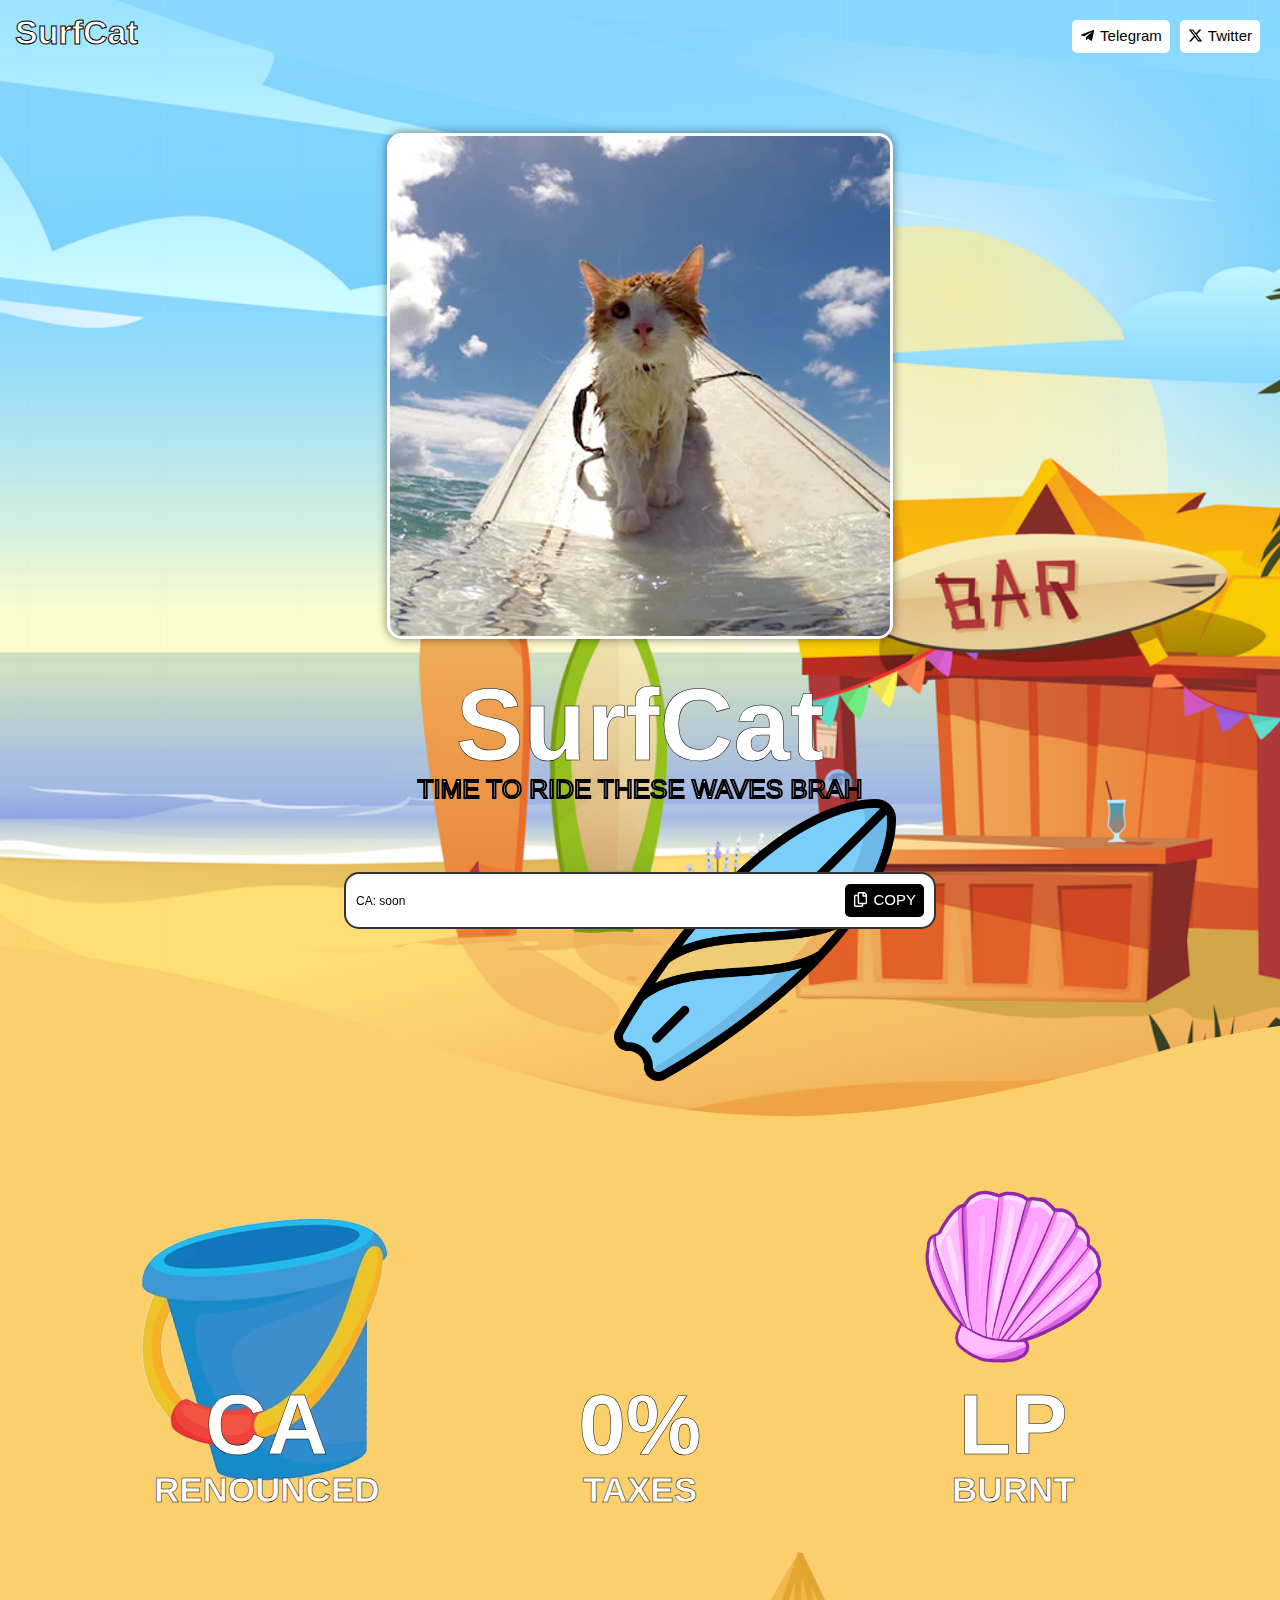
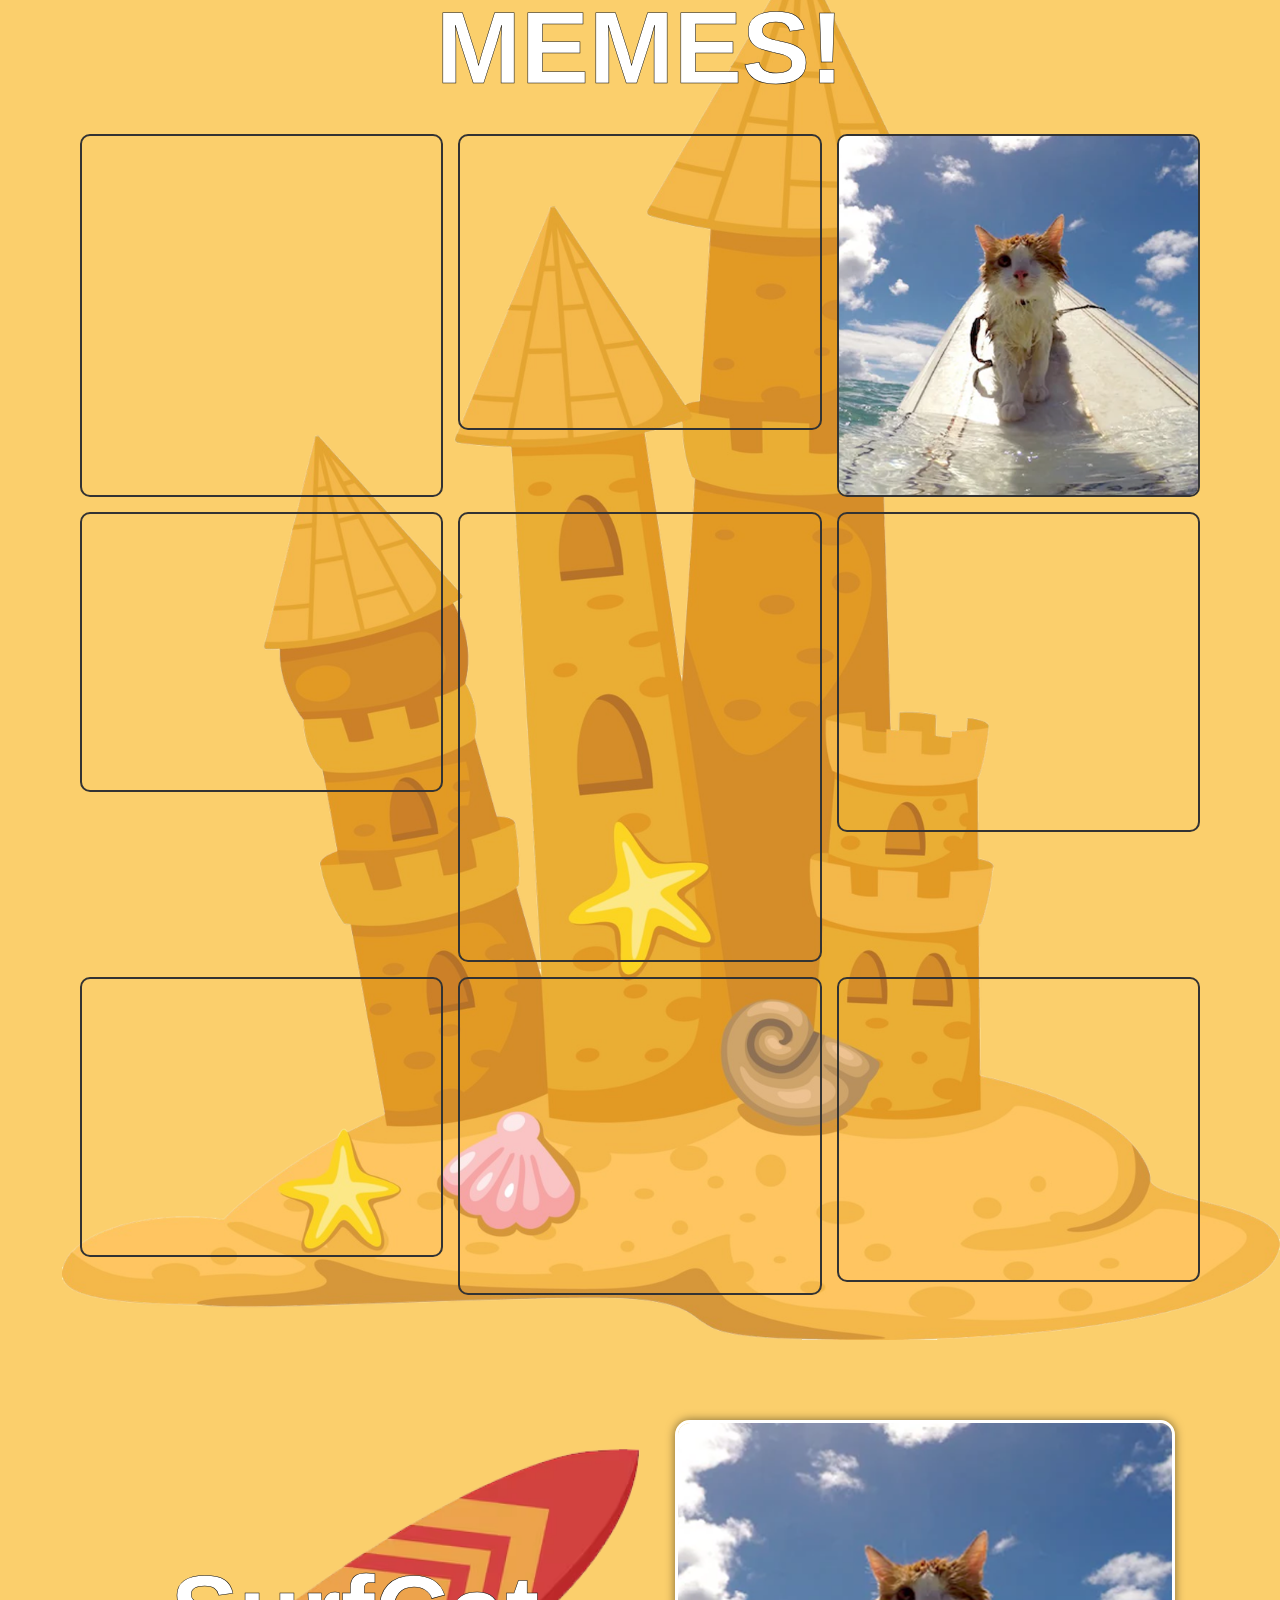
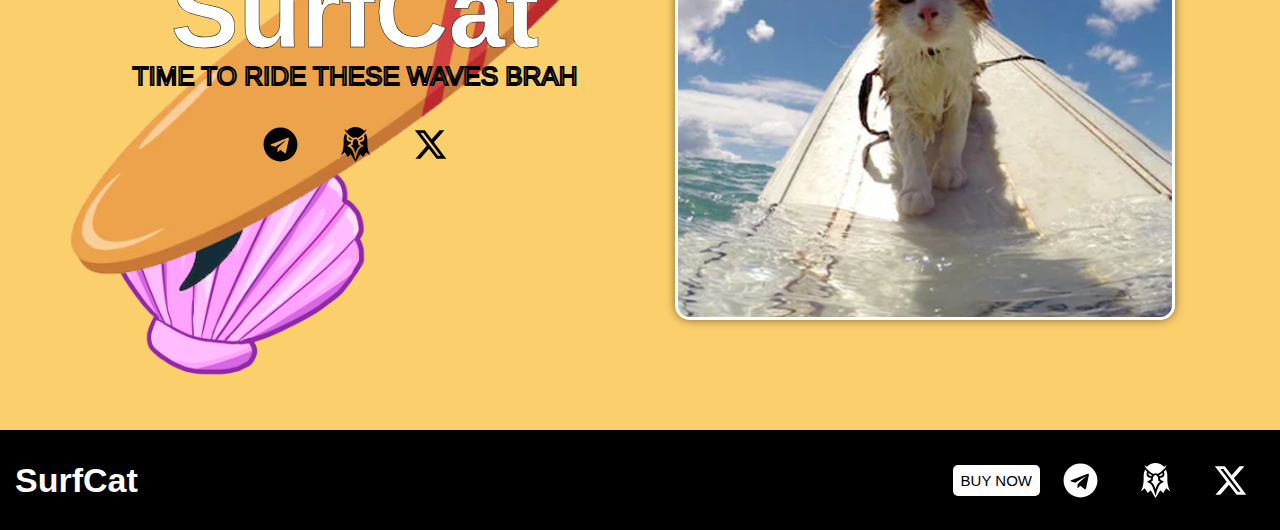
==== index.htm @ 32d0988e "Update index.htm" ====
﻿<!DOCTYPE html>
<html lang="en-US">
<head>
	<meta charset="UTF-8">
		<title>SurfCat</title>
<meta name='robots' content='max-image-preview:large'>
<link rel="alternate" type="application/rss+xml" title="SurfCat &raquo; Feed" href="feed/index.htm">
<link rel="alternate" type="application/rss+xml" title="SurfCat &raquo; Comments Feed" href="comments/feed/index.htm">
<script>
window._wpemojiSettings = {"baseUrl":"https:\/\/s.w.org\/images\/core\/emoji\/15.0.3\/72x72\/","ext":".png","svgUrl":"https:\/\/s.w.org\/images\/core\/emoji\/15.0.3\/svg\/","svgExt":".svg","source":{"concatemoji":"https:\/\/surfcat.club\/wp-includes\/js\/wp-emoji-release.min.js?ver=0b43d63918990d6827fb9318738980c4"}};
/*! This file is auto-generated */
!function(i,n){var o,s,e;function c(e){try{var t={supportTests:e,timestamp:(new Date).valueOf()};sessionStorage.setItem(o,JSON.stringify(t))}catch(e){}}function p(e,t,n){e.clearRect(0,0,e.canvas.width,e.canvas.height),e.fillText(t,0,0);var t=new Uint32Array(e.getImageData(0,0,e.canvas.width,e.canvas.height).data),r=(e.clearRect(0,0,e.canvas.width,e.canvas.height),e.fillText(n,0,0),new Uint32Array(e.getImageData(0,0,e.canvas.width,e.canvas.height).data));return t.every(function(e,t){return e===r[t]})}function u(e,t,n){switch(t){case"flag":return n(e,"\ud83c\udff3\ufe0f\u200d\u26a7\ufe0f","\ud83c\udff3\ufe0f\u200b\u26a7\ufe0f")?!1:!n(e,"\ud83c\uddfa\ud83c\uddf3","\ud83c\uddfa\u200b\ud83c\uddf3")&&!n(e,"\ud83c\udff4\udb40\udc67\udb40\udc62\udb40\udc65\udb40\udc6e\udb40\udc67\udb40\udc7f","\ud83c\udff4\u200b\udb40\udc67\u200b\udb40\udc62\u200b\udb40\udc65\u200b\udb40\udc6e\u200b\udb40\udc67\u200b\udb40\udc7f");case"emoji":return!n(e,"\ud83d\udc26\u200d\u2b1b","\ud83d\udc26\u200b\u2b1b")}return!1}function f(e,t,n){var r="undefined"!=typeof WorkerGlobalScope&&self instanceof WorkerGlobalScope?new OffscreenCanvas(300,150):i.createElement("canvas"),a=r.getContext("2d",{willReadFrequently:!0}),o=(a.textBaseline="top",a.font="600 32px Arial",{});return e.forEach(function(e){o[e]=t(a,e,n)}),o}function t(e){var t=i.createElement("script");t.src=e,t.defer=!0,i.head.appendChild(t)}"undefined"!=typeof Promise&&(o="wpEmojiSettingsSupports",s=["flag","emoji"],n.supports={everything:!0,everythingExceptFlag:!0},e=new Promise(function(e){i.addEventListener("DOMContentLoaded",e,{once:!0})}),new Promise(function(t){var n=function(){try{var e=JSON.parse(sessionStorage.getItem(o));if("object"==typeof e&&"number"==typeof e.timestamp&&(new Date).valueOf()<e.timestamp+604800&&"object"==typeof e.supportTests)return e.supportTests}catch(e){}return null}();if(!n){if("undefined"!=typeof Worker&&"undefined"!=typeof OffscreenCanvas&&"undefined"!=typeof URL&&URL.createObjectURL&&"undefined"!=typeof Blob)try{var e="postMessage("+f.toString()+"("+[JSON.stringify(s),u.toString(),p.toString()].join(",")+"));",r=new Blob([e],{type:"text/javascript"}),a=new Worker(URL.createObjectURL(r),{name:"wpTestEmojiSupports"});return void(a.onmessage=function(e){c(n=e.data),a.terminate(),t(n)})}catch(e){}c(n=f(s,u,p))}t(n)}).then(function(e){for(var t in e)n.supports[t]=e[t],n.supports.everything=n.supports.everything&&n.supports[t],"flag"!==t&&(n.supports.everythingExceptFlag=n.supports.everythingExceptFlag&&n.supports[t]);n.supports.everythingExceptFlag=n.supports.everythingExceptFlag&&!n.supports.flag,n.DOMReady=!1,n.readyCallback=function(){n.DOMReady=!0}}).then(function(){return e}).then(function(){var e;n.supports.everything||(n.readyCallback(),(e=n.source||{}).concatemoji?t(e.concatemoji):e.wpemoji&&e.twemoji&&(t(e.twemoji),t(e.wpemoji)))}))}((window,document),window._wpemojiSettings);
</script>
<style id='wp-emoji-styles-inline-css'>

	img.wp-smiley, img.emoji {
		display: inline !important;
		border: none !important;
		box-shadow: none !important;
		height: 1em !important;
		width: 1em !important;
		margin: 0 0.07em !important;
		vertical-align: -0.1em !important;
		background: none !important;
		padding: 0 !important;
	}
</style>
<style id='classic-theme-styles-inline-css'>
/*! This file is auto-generated */
.wp-block-button__link{color:#fff;background-color:#32373c;border-radius:9999px;box-shadow:none;text-decoration:none;padding:calc(.667em + 2px) calc(1.333em + 2px);font-size:1.125em}.wp-block-file__button{background:#32373c;color:#fff;text-decoration:none}
</style>
<style id='global-styles-inline-css'>
body{--wp--preset--color--black: #000000;--wp--preset--color--cyan-bluish-gray: #abb8c3;--wp--preset--color--white: #ffffff;--wp--preset--color--pale-pink: #f78da7;--wp--preset--color--vivid-red: #cf2e2e;--wp--preset--color--luminous-vivid-orange: #ff6900;--wp--preset--color--luminous-vivid-amber: #fcb900;--wp--preset--color--light-green-cyan: #7bdcb5;--wp--preset--color--vivid-green-cyan: #00d084;--wp--preset--color--pale-cyan-blue: #8ed1fc;--wp--preset--color--vivid-cyan-blue: #0693e3;--wp--preset--color--vivid-purple: #9b51e0;--wp--preset--gradient--vivid-cyan-blue-to-vivid-purple: linear-gradient(135deg,rgba(6,147,227,1) 0%,rgb(155,81,224) 100%);--wp--preset--gradient--light-green-cyan-to-vivid-green-cyan: linear-gradient(135deg,rgb(122,220,180) 0%,rgb(0,208,130) 100%);--wp--preset--gradient--luminous-vivid-amber-to-luminous-vivid-orange: linear-gradient(135deg,rgba(252,185,0,1) 0%,rgba(255,105,0,1) 100%);--wp--preset--gradient--luminous-vivid-orange-to-vivid-red: linear-gradient(135deg,rgba(255,105,0,1) 0%,rgb(207,46,46) 100%);--wp--preset--gradient--very-light-gray-to-cyan-bluish-gray: linear-gradient(135deg,rgb(238,238,238) 0%,rgb(169,184,195) 100%);--wp--preset--gradient--cool-to-warm-spectrum: linear-gradient(135deg,rgb(74,234,220) 0%,rgb(151,120,209) 20%,rgb(207,42,186) 40%,rgb(238,44,130) 60%,rgb(251,105,98) 80%,rgb(254,248,76) 100%);--wp--preset--gradient--blush-light-purple: linear-gradient(135deg,rgb(255,206,236) 0%,rgb(152,150,240) 100%);--wp--preset--gradient--blush-bordeaux: linear-gradient(135deg,rgb(254,205,165) 0%,rgb(254,45,45) 50%,rgb(107,0,62) 100%);--wp--preset--gradient--luminous-dusk: linear-gradient(135deg,rgb(255,203,112) 0%,rgb(199,81,192) 50%,rgb(65,88,208) 100%);--wp--preset--gradient--pale-ocean: linear-gradient(135deg,rgb(255,245,203) 0%,rgb(182,227,212) 50%,rgb(51,167,181) 100%);--wp--preset--gradient--electric-grass: linear-gradient(135deg,rgb(202,248,128) 0%,rgb(113,206,126) 100%);--wp--preset--gradient--midnight: linear-gradient(135deg,rgb(2,3,129) 0%,rgb(40,116,252) 100%);--wp--preset--font-size--small: 13px;--wp--preset--font-size--medium: 20px;--wp--preset--font-size--large: 36px;--wp--preset--font-size--x-large: 42px;--wp--preset--spacing--20: 0.44rem;--wp--preset--spacing--30: 0.67rem;--wp--preset--spacing--40: 1rem;--wp--preset--spacing--50: 1.5rem;--wp--preset--spacing--60: 2.25rem;--wp--preset--spacing--70: 3.38rem;--wp--preset--spacing--80: 5.06rem;--wp--preset--shadow--natural: 6px 6px 9px rgba(0, 0, 0, 0.2);--wp--preset--shadow--deep: 12px 12px 50px rgba(0, 0, 0, 0.4);--wp--preset--shadow--sharp: 6px 6px 0px rgba(0, 0, 0, 0.2);--wp--preset--shadow--outlined: 6px 6px 0px -3px rgba(255, 255, 255, 1), 6px 6px rgba(0, 0, 0, 1);--wp--preset--shadow--crisp: 6px 6px 0px rgba(0, 0, 0, 1);}:where(.is-layout-flex){gap: 0.5em;}:where(.is-layout-grid){gap: 0.5em;}body .is-layout-flex{display: flex;}body .is-layout-flex{flex-wrap: wrap;align-items: center;}body .is-layout-flex > *{margin: 0;}body .is-layout-grid{display: grid;}body .is-layout-grid > *{margin: 0;}:where(.wp-block-columns.is-layout-flex){gap: 2em;}:where(.wp-block-columns.is-layout-grid){gap: 2em;}:where(.wp-block-post-template.is-layout-flex){gap: 1.25em;}:where(.wp-block-post-template.is-layout-grid){gap: 1.25em;}.has-black-color{color: var(--wp--preset--color--black) !important;}.has-cyan-bluish-gray-color{color: var(--wp--preset--color--cyan-bluish-gray) !important;}.has-white-color{color: var(--wp--preset--color--white) !important;}.has-pale-pink-color{color: var(--wp--preset--color--pale-pink) !important;}.has-vivid-red-color{color: var(--wp--preset--color--vivid-red) !important;}.has-luminous-vivid-orange-color{color: var(--wp--preset--color--luminous-vivid-orange) !important;}.has-luminous-vivid-amber-color{color: var(--wp--preset--color--luminous-vivid-amber) !important;}.has-light-green-cyan-color{color: var(--wp--preset--color--light-green-cyan) !important;}.has-vivid-green-cyan-color{color: var(--wp--preset--color--vivid-green-cyan) !important;}.has-pale-cyan-blue-color{color: var(--wp--preset--color--pale-cyan-blue) !important;}.has-vivid-cyan-blue-color{color: var(--wp--preset--color--vivid-cyan-blue) !important;}.has-vivid-purple-color{color: var(--wp--preset--color--vivid-purple) !important;}.has-black-background-color{background-color: var(--wp--preset--color--black) !important;}.has-cyan-bluish-gray-background-color{background-color: var(--wp--preset--color--cyan-bluish-gray) !important;}.has-white-background-color{background-color: var(--wp--preset--color--white) !important;}.has-pale-pink-background-color{background-color: var(--wp--preset--color--pale-pink) !important;}.has-vivid-red-background-color{background-color: var(--wp--preset--color--vivid-red) !important;}.has-luminous-vivid-orange-background-color{background-color: var(--wp--preset--color--luminous-vivid-orange) !important;}.has-luminous-vivid-amber-background-color{background-color: var(--wp--preset--color--luminous-vivid-amber) !important;}.has-light-green-cyan-background-color{background-color: var(--wp--preset--color--light-green-cyan) !important;}.has-vivid-green-cyan-background-color{background-color: var(--wp--preset--color--vivid-green-cyan) !important;}.has-pale-cyan-blue-background-color{background-color: var(--wp--preset--color--pale-cyan-blue) !important;}.has-vivid-cyan-blue-background-color{background-color: var(--wp--preset--color--vivid-cyan-blue) !important;}.has-vivid-purple-background-color{background-color: var(--wp--preset--color--vivid-purple) !important;}.has-black-border-color{border-color: var(--wp--preset--color--black) !important;}.has-cyan-bluish-gray-border-color{border-color: var(--wp--preset--color--cyan-bluish-gray) !important;}.has-white-border-color{border-color: var(--wp--preset--color--white) !important;}.has-pale-pink-border-color{border-color: var(--wp--preset--color--pale-pink) !important;}.has-vivid-red-border-color{border-color: var(--wp--preset--color--vivid-red) !important;}.has-luminous-vivid-orange-border-color{border-color: var(--wp--preset--color--luminous-vivid-orange) !important;}.has-luminous-vivid-amber-border-color{border-color: var(--wp--preset--color--luminous-vivid-amber) !important;}.has-light-green-cyan-border-color{border-color: var(--wp--preset--color--light-green-cyan) !important;}.has-vivid-green-cyan-border-color{border-color: var(--wp--preset--color--vivid-green-cyan) !important;}.has-pale-cyan-blue-border-color{border-color: var(--wp--preset--color--pale-cyan-blue) !important;}.has-vivid-cyan-blue-border-color{border-color: var(--wp--preset--color--vivid-cyan-blue) !important;}.has-vivid-purple-border-color{border-color: var(--wp--preset--color--vivid-purple) !important;}.has-vivid-cyan-blue-to-vivid-purple-gradient-background{background: var(--wp--preset--gradient--vivid-cyan-blue-to-vivid-purple) !important;}.has-light-green-cyan-to-vivid-green-cyan-gradient-background{background: var(--wp--preset--gradient--light-green-cyan-to-vivid-green-cyan) !important;}.has-luminous-vivid-amber-to-luminous-vivid-orange-gradient-background{background: var(--wp--preset--gradient--luminous-vivid-amber-to-luminous-vivid-orange) !important;}.has-luminous-vivid-orange-to-vivid-red-gradient-background{background: var(--wp--preset--gradient--luminous-vivid-orange-to-vivid-red) !important;}.has-very-light-gray-to-cyan-bluish-gray-gradient-background{background: var(--wp--preset--gradient--very-light-gray-to-cyan-bluish-gray) !important;}.has-cool-to-warm-spectrum-gradient-background{background: var(--wp--preset--gradient--cool-to-warm-spectrum) !important;}.has-blush-light-purple-gradient-background{background: var(--wp--preset--gradient--blush-light-purple) !important;}.has-blush-bordeaux-gradient-background{background: var(--wp--preset--gradient--blush-bordeaux) !important;}.has-luminous-dusk-gradient-background{background: var(--wp--preset--gradient--luminous-dusk) !important;}.has-pale-ocean-gradient-background{background: var(--wp--preset--gradient--pale-ocean) !important;}.has-electric-grass-gradient-background{background: var(--wp--preset--gradient--electric-grass) !important;}.has-midnight-gradient-background{background: var(--wp--preset--gradient--midnight) !important;}.has-small-font-size{font-size: var(--wp--preset--font-size--small) !important;}.has-medium-font-size{font-size: var(--wp--preset--font-size--medium) !important;}.has-large-font-size{font-size: var(--wp--preset--font-size--large) !important;}.has-x-large-font-size{font-size: var(--wp--preset--font-size--x-large) !important;}
.wp-block-navigation a:where(:not(.wp-element-button)){color: inherit;}
:where(.wp-block-post-template.is-layout-flex){gap: 1.25em;}:where(.wp-block-post-template.is-layout-grid){gap: 1.25em;}
:where(.wp-block-columns.is-layout-flex){gap: 2em;}:where(.wp-block-columns.is-layout-grid){gap: 2em;}
.wp-block-pullquote{font-size: 1.5em;line-height: 1.6;}
</style>
<link rel='stylesheet' id='hello-elementor-css' href='wp-content/themes/hello-elementor/style.min.css?ver=3.0.1' media='all'>
<link rel='stylesheet' id='hello-elementor-theme-style-css' href='wp-content/themes/hello-elementor/theme.min.css?ver=3.0.1' media='all'>
<link rel='stylesheet' id='hello-elementor-header-footer-css' href='wp-content/themes/hello-elementor/header-footer.min.css?ver=3.0.1' media='all'>
<link rel='stylesheet' id='elementor-frontend-css' href='wp-content/plugins/elementor/assets/css/frontend-lite.min.css?ver=3.22.3' media='all'>
<link rel='stylesheet' id='elementor-post-5-css' href='wp-content/uploads/elementor/css/post-5.css?ver=1720530872' media='all'>
<link rel='stylesheet' id='swiper-css' href='wp-content/plugins/elementor/assets/lib/swiper/v8/css/swiper.min.css?ver=8.4.5' media='all'>
<link rel='stylesheet' id='elementor-pro-css' href='wp-content/plugins/elementor-pro/assets/css/frontend-lite.min.css?ver=3.22.1' media='all'>
<link rel='stylesheet' id='elementor-global-css' href='wp-content/uploads/elementor/css/global.css?ver=1720530872' media='all'>
<link rel='stylesheet' id='elementor-post-7-css' href='wp-content/uploads/elementor/css/post-7.css?ver=1720530872' media='all'>
<link rel='stylesheet' id='google-fonts-1-css' href='css?family=Roboto%3A100%2C100italic%2C200%2C200italic%2C300%2C300italic%2C400%2C400italic%2C500%2C500italic%2C600%2C600italic%2C700%2C700italic%2C800%2C800italic%2C900%2C900italic%7CRoboto+Slab%3A100%2C100italic%2C200%2C200italic%2C300%2C300italic%2C400%2C400italic%2C500%2C500italic%2C600%2C600italic%2C700%2C700italic%2C800%2C800italic%2C900%2C900italic%7CSigmar+One%3A100%2C100italic%2C200%2C200italic%2C300%2C300italic%2C400%2C400italic%2C500%2C500italic%2C600%2C600italic%2C700%2C700italic%2C800%2C800italic%2C900%2C900italic&#038;display=swap&#038;ver=6.5.5' media='all'>
<link rel="preconnect" href="https://fonts.gstatic.com/" crossorigin=""><link rel="https://api.w.org/" href="wp-json/index.htm"><link rel="alternate" type="application/json" href="wp-json/wp/v2/pages/7"><link rel="canonical" href="index.htm">
<link rel="alternate" type="application/json+oembed" href="wp-json/oembed/1.0/embed?url=https%3A%2F%2Fsurfcat.club%2F">
<link rel="alternate" type="text/xml+oembed" href="wp-json/oembed/1.0/embed-1?url=https%3A%2F%2Fsurfcat.club%2F&#038;format=xml">
<meta name="generator" content="Elementor 3.22.3; features: e_optimized_assets_loading, e_optimized_css_loading, e_font_icon_svg, additional_custom_breakpoints, e_lazyload; settings: css_print_method-external, google_font-enabled, font_display-swap">
			<style>
				.e-con.e-parent:nth-of-type(n+4):not(.e-lazyloaded):not(.e-no-lazyload),
				.e-con.e-parent:nth-of-type(n+4):not(.e-lazyloaded):not(.e-no-lazyload) * {
					background-image: none !important;
				}
				@media screen and (max-height: 1024px) {
					.e-con.e-parent:nth-of-type(n+3):not(.e-lazyloaded):not(.e-no-lazyload),
					.e-con.e-parent:nth-of-type(n+3):not(.e-lazyloaded):not(.e-no-lazyload) * {
						background-image: none !important;
					}
				}
				@media screen and (max-height: 640px) {
					.e-con.e-parent:nth-of-type(n+2):not(.e-lazyloaded):not(.e-no-lazyload),
					.e-con.e-parent:nth-of-type(n+2):not(.e-lazyloaded):not(.e-no-lazyload) * {
						background-image: none !important;
					}
				}
			</style>
			<link rel="icon" href="wp-content/uploads/2024/05/surf-cat-150x150.png" sizes="32x32">
<link rel="icon" href="wp-content/uploads/2024/05/surf-cat-300x300.png" sizes="192x192">
<link rel="apple-touch-icon" href="wp-content/uploads/2024/05/surf-cat-300x300.png">
<meta name="msapplication-TileImage" content="https://surfcat.club/wp-content/uploads/2024/05/surf-cat-300x300.png">
	<meta name="viewport" content="width=device-width, initial-scale=1.0, viewport-fit=cover"></head>
<body data-rsssl="1" class="home page-template page-template-elementor_canvas page page-id-7 wp-custom-logo elementor-default elementor-template-canvas elementor-kit-5 elementor-page elementor-page-7">
			<div data-elementor-type="wp-post" data-elementor-id="7" class="elementor elementor-7" data-elementor-post-type="page">
						<section class="elementor-section elementor-top-section elementor-element elementor-element-ebb4a2f elementor-section-boxed elementor-section-height-default elementor-section-height-default" data-id="ebb4a2f" data-element_type="section">
						<div class="elementor-container elementor-column-gap-default">
					<div class="elementor-column elementor-col-50 elementor-top-column elementor-element elementor-element-efba6cb" data-id="efba6cb" data-element_type="column">
			<div class="elementor-widget-wrap elementor-element-populated">
						<div class="elementor-element elementor-element-a7cff34 elementor-widget__width-auto elementor-widget elementor-widget-heading" data-id="a7cff34" data-element_type="widget" data-widget_type="heading.default">
				<div class="elementor-widget-container">
			<style>/*! elementor - v3.22.0 - 26-06-2024 */
.elementor-heading-title{padding:0;margin:0;line-height:1}.elementor-widget-heading .elementor-heading-title[class*=elementor-size-]>a{color:inherit;font-size:inherit;line-height:inherit}.elementor-widget-heading .elementor-heading-title.elementor-size-small{font-size:15px}.elementor-widget-heading .elementor-heading-title.elementor-size-medium{font-size:19px}.elementor-widget-heading .elementor-heading-title.elementor-size-large{font-size:29px}.elementor-widget-heading .elementor-heading-title.elementor-size-xl{font-size:39px}.elementor-widget-heading .elementor-heading-title.elementor-size-xxl{font-size:59px}</style><h2 class="elementor-heading-title elementor-size-default">SurfCat</h2>		</div>
				</div>
					</div>
		</div>
				<div class="elementor-column elementor-col-50 elementor-top-column elementor-element elementor-element-814381e" data-id="814381e" data-element_type="column">
			<div class="elementor-widget-wrap elementor-element-populated">
						<div class="elementor-element elementor-element-c90a40d elementor-widget__width-auto elementor-widget elementor-widget-button" data-id="c90a40d" data-element_type="widget" data-widget_type="button.default">
				<div class="elementor-widget-container">
					<div class="elementor-button-wrapper">
			<a class="elementor-button elementor-button-link elementor-size-sm" href="https://t.me/surfcatsolana" target="_blank">
						<span class="elementor-button-content-wrapper">
						<span class="elementor-button-icon">
				<svg aria-hidden="true" class="e-font-icon-svg e-fab-telegram-plane" viewbox="0 0 448 512" xmlns="http://www.w3.org/2000/svg"><path d="M446.7 98.6l-67.6 318.8c-5.1 22.5-18.4 28.1-37.3 17.5l-103-75.9-49.7 47.8c-5.5 5.5-10.1 10.1-20.7 10.1l7.4-104.9 190.9-172.5c8.3-7.4-1.8-11.5-12.9-4.1L117.8 284 16.2 252.2c-22.1-6.9-22.5-22.1 4.6-32.7L418.2 66.4c18.4-6.9 34.5 4.1 28.5 32.2z"></path></svg>			</span>
									<span class="elementor-button-text">Telegram</span>
					</span>
					</a>
		</div>
				</div>
				</div>
				<div class="elementor-element elementor-element-8ce98dd elementor-widget__width-auto elementor-widget elementor-widget-button" data-id="8ce98dd" data-element_type="widget" data-widget_type="button.default">
				<div class="elementor-widget-container">
					<div class="elementor-button-wrapper">
			<a class="elementor-button elementor-button-link elementor-size-sm" href="https://x.com/sol_surfcat" target="_blank">
						<span class="elementor-button-content-wrapper">
						<span class="elementor-button-icon">
				<svg aria-hidden="true" class="e-font-icon-svg e-fab-x-twitter" viewbox="0 0 512 512" xmlns="http://www.w3.org/2000/svg"><path d="M389.2 48h70.6L305.6 224.2 487 464H345L233.7 318.6 106.5 464H35.8L200.7 275.5 26.8 48H172.4L272.9 180.9 389.2 48zM364.4 421.8h39.1L151.1 88h-42L364.4 421.8z"></path></svg>			</span>
									<span class="elementor-button-text">Twitter</span>
					</span>
					</a>
		</div>
				</div>
				</div>
					</div>
		</div>
					</div>
		</section>
				<section class="elementor-section elementor-top-section elementor-element elementor-element-5fe6cdd elementor-section-boxed elementor-section-height-default elementor-section-height-default" data-id="5fe6cdd" data-element_type="section" data-settings="{&quot;background_background&quot;:&quot;classic&quot;,&quot;shape_divider_bottom&quot;:&quot;waves&quot;}">
							<div class="elementor-background-overlay"></div>
						<div class="elementor-shape elementor-shape-bottom" data-negative="false">
			<svg xmlns="http://www.w3.org/2000/svg" viewbox="0 0 1000 100" preserveaspectratio="none">
	<path class="elementor-shape-fill" d="M421.9,6.5c22.6-2.5,51.5,0.4,75.5,5.3c23.6,4.9,70.9,23.5,100.5,35.7c75.8,32.2,133.7,44.5,192.6,49.7
	c23.6,2.1,48.7,3.5,103.4-2.5c54.7-6,106.2-25.6,106.2-25.6V0H0v30.3c0,0,72,32.6,158.4,30.5c39.2-0.7,92.8-6.7,134-22.4
	c21.2-8.1,52.2-18.2,79.7-24.2C399.3,7.9,411.6,7.5,421.9,6.5z"></path>
</svg>		</div>
					<div class="elementor-container elementor-column-gap-default">
					<div class="elementor-column elementor-col-100 elementor-top-column elementor-element elementor-element-b36ddb7" data-id="b36ddb7" data-element_type="column">
			<div class="elementor-widget-wrap elementor-element-populated">
						<div class="elementor-element elementor-element-f4b4f19 elementor-widget__width-initial elementor-widget elementor-widget-image" data-id="f4b4f19" data-element_type="widget" data-widget_type="image.default">
				<div class="elementor-widget-container">
			<style>/*! elementor - v3.22.0 - 26-06-2024 */
.elementor-widget-image{text-align:center}.elementor-widget-image a{display:inline-block}.elementor-widget-image a img[src$=".svg"]{width:48px}.elementor-widget-image img{vertical-align:middle;display:inline-block}</style>										<img fetchpriority="high" decoding="async" width="500" height="500" src="wp-content/uploads/2024/05/surf-cat.png" class="attachment-large size-large wp-image-16" alt="" srcset="wp-content/uploads/2024/05/surf-cat.png 500w, wp-content/uploads/2024/05/surf-cat-300x300.png 300w, wp-content/uploads/2024/05/surf-cat-150x150.png 150w" sizes="(max-width: 500px) 100vw, 500px">													</div>
				</div>
				<section class="elementor-section elementor-inner-section elementor-element elementor-element-8a3e4b0 elementor-section-boxed elementor-section-height-default elementor-section-height-default" data-id="8a3e4b0" data-element_type="section">
						<div class="elementor-container elementor-column-gap-default">
					<div class="elementor-column elementor-col-100 elementor-inner-column elementor-element elementor-element-84a9246" data-id="84a9246" data-element_type="column">
			<div class="elementor-widget-wrap elementor-element-populated">
						<div class="elementor-element elementor-element-2658974 elementor-widget__width-auto elementor-widget elementor-widget-heading" data-id="2658974" data-element_type="widget" data-widget_type="heading.default">
				<div class="elementor-widget-container">
			<h2 class="elementor-heading-title elementor-size-default">SurfCat</h2>		</div>
				</div>
				<div class="elementor-element elementor-element-2f04b03 elementor-widget__width-inherit elementor-widget elementor-widget-heading" data-id="2f04b03" data-element_type="widget" data-widget_type="heading.default">
				<div class="elementor-widget-container">
			<h2 class="elementor-heading-title elementor-size-default">TIME TO RIDE THESE WAVES BRAH</h2>		</div>
				</div>
				<section class="elementor-section elementor-inner-section elementor-element elementor-element-1de5025 elementor-section-boxed elementor-section-height-default elementor-section-height-default" data-id="1de5025" data-element_type="section">
						<div class="elementor-container elementor-column-gap-no">
					<div class="elementor-column elementor-col-100 elementor-inner-column elementor-element elementor-element-62d249b" data-id="62d249b" data-element_type="column" data-settings="{&quot;background_background&quot;:&quot;classic&quot;}">
			<div class="elementor-widget-wrap elementor-element-populated">
						<section class="elementor-section elementor-inner-section elementor-element elementor-element-d927bdf elementor-section-boxed elementor-section-height-default elementor-section-height-default" data-id="d927bdf" data-element_type="section">
						<div class="elementor-container elementor-column-gap-default">
					<div class="elementor-column elementor-col-50 elementor-inner-column elementor-element elementor-element-7d1be40" data-id="7d1be40" data-element_type="column">
			<div class="elementor-widget-wrap elementor-element-populated">
						<div class="elementor-element elementor-element-fafe9d3 elementor-widget__width-auto elementor-widget elementor-widget-heading" data-id="fafe9d3" data-element_type="widget" data-widget_type="heading.default">
				<div class="elementor-widget-container">
			<h2 class="elementor-heading-title elementor-size-default">CA: soon</h2>		</div>
				</div>
					</div>
		</div>
				<div class="elementor-column elementor-col-50 elementor-inner-column elementor-element elementor-element-4df49a0" data-id="4df49a0" data-element_type="column">
			<div class="elementor-widget-wrap elementor-element-populated">
						<div class="elementor-element elementor-element-c348a88 elementor-widget__width-auto elementor-widget elementor-widget-button" data-id="c348a88" data-element_type="widget" data-widget_type="button.default">
				<div class="elementor-widget-container">
					<div class="elementor-button-wrapper">
			<a class="elementor-button elementor-button-link elementor-size-sm" href="#">
						<span class="elementor-button-content-wrapper">
						<span class="elementor-button-icon">
				<svg aria-hidden="true" class="e-font-icon-svg e-far-copy" viewbox="0 0 448 512" xmlns="http://www.w3.org/2000/svg"><path d="M433.941 65.941l-51.882-51.882A48 48 0 0 0 348.118 0H176c-26.51 0-48 21.49-48 48v48H48c-26.51 0-48 21.49-48 48v320c0 26.51 21.49 48 48 48h224c26.51 0 48-21.49 48-48v-48h80c26.51 0 48-21.49 48-48V99.882a48 48 0 0 0-14.059-33.941zM266 464H54a6 6 0 0 1-6-6V150a6 6 0 0 1 6-6h74v224c0 26.51 21.49 48 48 48h96v42a6 6 0 0 1-6 6zm128-96H182a6 6 0 0 1-6-6V54a6 6 0 0 1 6-6h106v88c0 13.255 10.745 24 24 24h88v202a6 6 0 0 1-6 6zm6-256h-64V48h9.632c1.591 0 3.117.632 4.243 1.757l48.368 48.368a6 6 0 0 1 1.757 4.243V112z"></path></svg>			</span>
									<span class="elementor-button-text">COPY</span>
					</span>
					</a>
		</div>
				</div>
				</div>
					</div>
		</div>
					</div>
		</section>
					</div>
		</div>
					</div>
		</section>
					</div>
		</div>
					</div>
		</section>
				<div class="elementor-element elementor-element-62d55b0 elementor-widget__width-auto elementor-widget elementor-widget-image" data-id="62d55b0" data-element_type="widget" data-widget_type="image.default">
				<div class="elementor-widget-container">
													<img decoding="async" width="512" height="512" src="wp-content/uploads/2024/05/4363838.png" class="attachment-large size-large wp-image-20" alt="" srcset="wp-content/uploads/2024/05/4363838.png 512w, wp-content/uploads/2024/05/4363838-300x300.png 300w, wp-content/uploads/2024/05/4363838-150x150.png 150w" sizes="(max-width: 512px) 100vw, 512px">													</div>
				</div>
					</div>
		</div>
					</div>
		</section>
				<section class="elementor-section elementor-top-section elementor-element elementor-element-95e88ce elementor-section-boxed elementor-section-height-default elementor-section-height-default" data-id="95e88ce" data-element_type="section" data-settings="{&quot;background_background&quot;:&quot;classic&quot;}">
							<div class="elementor-background-overlay"></div>
							<div class="elementor-container elementor-column-gap-default">
					<div class="elementor-column elementor-col-100 elementor-top-column elementor-element elementor-element-c24370f" data-id="c24370f" data-element_type="column">
			<div class="elementor-widget-wrap elementor-element-populated">
						<section class="elementor-section elementor-inner-section elementor-element elementor-element-c503b8e elementor-section-boxed elementor-section-height-default elementor-section-height-default" data-id="c503b8e" data-element_type="section">
						<div class="elementor-container elementor-column-gap-default">
					<div class="elementor-column elementor-col-33 elementor-inner-column elementor-element elementor-element-5b68005" data-id="5b68005" data-element_type="column">
			<div class="elementor-widget-wrap elementor-element-populated">
						<div class="elementor-element elementor-element-1c4f7fd elementor-widget__width-auto elementor-widget elementor-widget-image" data-id="1c4f7fd" data-element_type="widget" data-widget_type="image.default">
				<div class="elementor-widget-container">
													<img decoding="async" width="1200" height="1200" src="wp-content/uploads/2024/05/seashell-1.png" class="elementor-animation-grow attachment-full size-full wp-image-40" alt="" srcset="wp-content/uploads/2024/05/seashell-1.png 1200w, wp-content/uploads/2024/05/seashell-1-300x300.png 300w, wp-content/uploads/2024/05/seashell-1-1024x1024.png 1024w, wp-content/uploads/2024/05/seashell-1-150x150.png 150w, wp-content/uploads/2024/05/seashell-1-768x768.png 768w" sizes="(max-width: 1200px) 100vw, 1200px">													</div>
				</div>
				<div class="elementor-element elementor-element-4c467a1 elementor-widget__width-inherit elementor-widget elementor-widget-heading" data-id="4c467a1" data-element_type="widget" data-widget_type="heading.default">
				<div class="elementor-widget-container">
			<h2 class="elementor-heading-title elementor-size-default">CA</h2>		</div>
				</div>
				<div class="elementor-element elementor-element-cea95f3 elementor-widget__width-auto elementor-widget elementor-widget-heading" data-id="cea95f3" data-element_type="widget" data-widget_type="heading.default">
				<div class="elementor-widget-container">
			<h2 class="elementor-heading-title elementor-size-default">RENOUNCED</h2>		</div>
				</div>
					</div>
		</div>
				<div class="elementor-column elementor-col-33 elementor-inner-column elementor-element elementor-element-45f0529" data-id="45f0529" data-element_type="column">
			<div class="elementor-widget-wrap elementor-element-populated">
						<div class="elementor-element elementor-element-df29494 elementor-widget__width-auto elementor-widget elementor-widget-image" data-id="df29494" data-element_type="widget" data-widget_type="image.default">
				<div class="elementor-widget-container">
													<img loading="lazy" decoding="async" width="1200" height="1200" src="wp-content/uploads/2024/05/star-fish-1.png" class="elementor-animation-grow attachment-full size-full wp-image-39" alt="" srcset="wp-content/uploads/2024/05/star-fish-1.png 1200w, wp-content/uploads/2024/05/star-fish-1-300x300.png 300w, wp-content/uploads/2024/05/star-fish-1-1024x1024.png 1024w, wp-content/uploads/2024/05/star-fish-1-150x150.png 150w, wp-content/uploads/2024/05/star-fish-1-768x768.png 768w" sizes="(max-width: 1200px) 100vw, 1200px">													</div>
				</div>
				<div class="elementor-element elementor-element-5438286 elementor-widget__width-inherit elementor-widget elementor-widget-heading" data-id="5438286" data-element_type="widget" data-widget_type="heading.default">
				<div class="elementor-widget-container">
			<h2 class="elementor-heading-title elementor-size-default">0%</h2>		</div>
				</div>
				<div class="elementor-element elementor-element-dd5bb0a elementor-widget__width-auto elementor-widget elementor-widget-heading" data-id="dd5bb0a" data-element_type="widget" data-widget_type="heading.default">
				<div class="elementor-widget-container">
			<h2 class="elementor-heading-title elementor-size-default">TAXES</h2>		</div>
				</div>
					</div>
		</div>
				<div class="elementor-column elementor-col-33 elementor-inner-column elementor-element elementor-element-8c43df4" data-id="8c43df4" data-element_type="column">
			<div class="elementor-widget-wrap elementor-element-populated">
						<div class="elementor-element elementor-element-50978fe elementor-widget__width-auto elementor-widget elementor-widget-image" data-id="50978fe" data-element_type="widget" data-widget_type="image.default">
				<div class="elementor-widget-container">
													<img loading="lazy" decoding="async" width="1200" height="1200" src="wp-content/uploads/2024/05/seashell-2.png" class="elementor-animation-grow attachment-full size-full wp-image-38" alt="" srcset="wp-content/uploads/2024/05/seashell-2.png 1200w, wp-content/uploads/2024/05/seashell-2-300x300.png 300w, wp-content/uploads/2024/05/seashell-2-1024x1024.png 1024w, wp-content/uploads/2024/05/seashell-2-150x150.png 150w, wp-content/uploads/2024/05/seashell-2-768x768.png 768w" sizes="(max-width: 1200px) 100vw, 1200px">													</div>
				</div>
				<div class="elementor-element elementor-element-9061d37 elementor-widget__width-inherit elementor-widget elementor-widget-heading" data-id="9061d37" data-element_type="widget" data-widget_type="heading.default">
				<div class="elementor-widget-container">
			<h2 class="elementor-heading-title elementor-size-default">LP</h2>		</div>
				</div>
				<div class="elementor-element elementor-element-db69b9b elementor-widget__width-auto elementor-widget elementor-widget-heading" data-id="db69b9b" data-element_type="widget" data-widget_type="heading.default">
				<div class="elementor-widget-container">
			<h2 class="elementor-heading-title elementor-size-default">BURNT</h2>		</div>
				</div>
					</div>
		</div>
					</div>
		</section>
					</div>
		</div>
					</div>
		</section>
				<section class="elementor-section elementor-top-section elementor-element elementor-element-fc013c9 elementor-section-boxed elementor-section-height-default elementor-section-height-default" data-id="fc013c9" data-element_type="section" data-settings="{&quot;background_background&quot;:&quot;classic&quot;}">
						<div class="elementor-container elementor-column-gap-default">
					<div class="elementor-column elementor-col-100 elementor-top-column elementor-element elementor-element-7223bd4" data-id="7223bd4" data-element_type="column">
			<div class="elementor-widget-wrap elementor-element-populated">
						<div class="elementor-element elementor-element-c07567e elementor-widget__width-auto elementor-widget elementor-widget-heading" data-id="c07567e" data-element_type="widget" data-widget_type="heading.default">
				<div class="elementor-widget-container">
			<h2 class="elementor-heading-title elementor-size-default">MEMES!</h2>		</div>
				</div>
				<div class="elementor-element elementor-element-422a878 gallery-spacing-custom elementor-widget elementor-widget-image-gallery" data-id="422a878" data-element_type="widget" data-widget_type="image-gallery.default">
				<div class="elementor-widget-container">
			<style>/*! elementor - v3.22.0 - 26-06-2024 */
.elementor-image-gallery .gallery-item{display:inline-block;text-align:center;vertical-align:top;width:100%;max-width:100%;margin:0 auto}.elementor-image-gallery .gallery-item img{margin:0 auto}.elementor-image-gallery .gallery-item .gallery-caption{margin:0}.elementor-image-gallery figure img{display:block}.elementor-image-gallery figure figcaption{width:100%}.gallery-spacing-custom .elementor-image-gallery .gallery-icon{padding:0}@media (min-width:768px){.elementor-image-gallery .gallery-columns-2 .gallery-item{max-width:50%}.elementor-image-gallery .gallery-columns-3 .gallery-item{max-width:33.33%}.elementor-image-gallery .gallery-columns-4 .gallery-item{max-width:25%}.elementor-image-gallery .gallery-columns-5 .gallery-item{max-width:20%}.elementor-image-gallery .gallery-columns-6 .gallery-item{max-width:16.666%}.elementor-image-gallery .gallery-columns-7 .gallery-item{max-width:14.28%}.elementor-image-gallery .gallery-columns-8 .gallery-item{max-width:12.5%}.elementor-image-gallery .gallery-columns-9 .gallery-item{max-width:11.11%}.elementor-image-gallery .gallery-columns-10 .gallery-item{max-width:10%}}@media (min-width:480px) and (max-width:767px){.elementor-image-gallery .gallery.gallery-columns-2 .gallery-item,.elementor-image-gallery .gallery.gallery-columns-3 .gallery-item,.elementor-image-gallery .gallery.gallery-columns-4 .gallery-item,.elementor-image-gallery .gallery.gallery-columns-5 .gallery-item,.elementor-image-gallery .gallery.gallery-columns-6 .gallery-item,.elementor-image-gallery .gallery.gallery-columns-7 .gallery-item,.elementor-image-gallery .gallery.gallery-columns-8 .gallery-item,.elementor-image-gallery .gallery.gallery-columns-9 .gallery-item,.elementor-image-gallery .gallery.gallery-columns-10 .gallery-item{max-width:50%}}@media (max-width:479px){.elementor-image-gallery .gallery.gallery-columns-2 .gallery-item,.elementor-image-gallery .gallery.gallery-columns-3 .gallery-item,.elementor-image-gallery .gallery.gallery-columns-4 .gallery-item,.elementor-image-gallery .gallery.gallery-columns-5 .gallery-item,.elementor-image-gallery .gallery.gallery-columns-6 .gallery-item,.elementor-image-gallery .gallery.gallery-columns-7 .gallery-item,.elementor-image-gallery .gallery.gallery-columns-8 .gallery-item,.elementor-image-gallery .gallery.gallery-columns-9 .gallery-item,.elementor-image-gallery .gallery.gallery-columns-10 .gallery-item{max-width:100%}}</style>		<div class="elementor-image-gallery">
			<div id='gallery-1' class='gallery galleryid-7 gallery-columns-3 gallery-size-full'><figure class='gallery-item'>
			<div class='gallery-icon landscape'>
				<img loading="lazy" decoding="async" width="1080" height="1080" src="wp-content/uploads/2024/05/2-1.jpg" class="attachment-full size-full" alt="" srcset="wp-content/uploads/2024/05/2-1.jpg 1080w, wp-content/uploads/2024/05/2-1-300x300.jpg 300w, wp-content/uploads/2024/05/2-1-1024x1024.jpg 1024w, wp-content/uploads/2024/05/2-1-150x150.jpg 150w, wp-content/uploads/2024/05/2-1-768x768.jpg 768w" sizes="(max-width: 1080px) 100vw, 1080px">
			</div></figure><figure class='gallery-item'>
			<div class='gallery-icon landscape'>
				<img loading="lazy" decoding="async" width="1080" height="878" src="wp-content/uploads/2024/05/8-1-e1715963929110.jpg" class="attachment-full size-full" alt="" srcset="wp-content/uploads/2024/05/8-1-e1715963929110.jpg 1080w, wp-content/uploads/2024/05/8-1-e1715963929110-300x244.jpg 300w, wp-content/uploads/2024/05/8-1-e1715963929110-1024x832.jpg 1024w, wp-content/uploads/2024/05/8-1-e1715963929110-768x624.jpg 768w" sizes="(max-width: 1080px) 100vw, 1080px">
			</div></figure><figure class='gallery-item'>
			<div class='gallery-icon landscape'>
				<img loading="lazy" decoding="async" width="500" height="500" src="wp-content/uploads/2024/05/surf-cat.png" class="attachment-full size-full" alt="" srcset="wp-content/uploads/2024/05/surf-cat.png 500w, wp-content/uploads/2024/05/surf-cat-300x300.png 300w, wp-content/uploads/2024/05/surf-cat-150x150.png 150w" sizes="(max-width: 500px) 100vw, 500px">
			</div></figure><figure class='gallery-item'>
			<div class='gallery-icon landscape'>
				<img loading="lazy" decoding="async" width="1080" height="831" src="wp-content/uploads/2024/05/7-1-e1715963889196.jpg" class="attachment-full size-full" alt="" srcset="wp-content/uploads/2024/05/7-1-e1715963889196.jpg 1080w, wp-content/uploads/2024/05/7-1-e1715963889196-300x231.jpg 300w, wp-content/uploads/2024/05/7-1-e1715963889196-1024x788.jpg 1024w, wp-content/uploads/2024/05/7-1-e1715963889196-768x591.jpg 768w" sizes="(max-width: 1080px) 100vw, 1080px">
			</div></figure><figure class='gallery-item'>
			<div class='gallery-icon portrait'>
				<img loading="lazy" decoding="async" width="869" height="1080" src="wp-content/uploads/2024/05/9-e1715964074682.jpg" class="attachment-full size-full" alt="" srcset="wp-content/uploads/2024/05/9-e1715964074682.jpg 869w, wp-content/uploads/2024/05/9-e1715964074682-241x300.jpg 241w, wp-content/uploads/2024/05/9-e1715964074682-824x1024.jpg 824w, wp-content/uploads/2024/05/9-e1715964074682-768x954.jpg 768w" sizes="(max-width: 869px) 100vw, 869px">
			</div></figure><figure class='gallery-item'>
			<div class='gallery-icon landscape'>
				<img loading="lazy" decoding="async" width="1080" height="950" src="wp-content/uploads/2024/05/4-1-e1715964052807.jpg" class="attachment-full size-full" alt="" srcset="wp-content/uploads/2024/05/4-1-e1715964052807.jpg 1080w, wp-content/uploads/2024/05/4-1-e1715964052807-300x264.jpg 300w, wp-content/uploads/2024/05/4-1-e1715964052807-1024x901.jpg 1024w, wp-content/uploads/2024/05/4-1-e1715964052807-768x676.jpg 768w" sizes="(max-width: 1080px) 100vw, 1080px">
			</div></figure><figure class='gallery-item'>
			<div class='gallery-icon landscape'>
				<img loading="lazy" decoding="async" width="1080" height="827" src="wp-content/uploads/2024/05/1-1-e1715963950607.jpg" class="attachment-full size-full" alt="" srcset="wp-content/uploads/2024/05/1-1-e1715963950607.jpg 1080w, wp-content/uploads/2024/05/1-1-e1715963950607-300x230.jpg 300w, wp-content/uploads/2024/05/1-1-e1715963950607-1024x784.jpg 1024w, wp-content/uploads/2024/05/1-1-e1715963950607-768x588.jpg 768w" sizes="(max-width: 1080px) 100vw, 1080px">
			</div></figure><figure class='gallery-item'>
			<div class='gallery-icon landscape'>
				<img loading="lazy" decoding="async" width="1080" height="944" src="wp-content/uploads/2024/05/5-1-e1715964036549.jpg" class="attachment-full size-full" alt="" srcset="wp-content/uploads/2024/05/5-1-e1715964036549.jpg 1080w, wp-content/uploads/2024/05/5-1-e1715964036549-300x262.jpg 300w, wp-content/uploads/2024/05/5-1-e1715964036549-1024x895.jpg 1024w, wp-content/uploads/2024/05/5-1-e1715964036549-768x671.jpg 768w" sizes="(max-width: 1080px) 100vw, 1080px">
			</div></figure><figure class='gallery-item'>
			<div class='gallery-icon landscape'>
				<img loading="lazy" decoding="async" width="1080" height="903" src="wp-content/uploads/2024/05/6-1-e1715964021215.jpg" class="attachment-full size-full" alt="" srcset="wp-content/uploads/2024/05/6-1-e1715964021215.jpg 1080w, wp-content/uploads/2024/05/6-1-e1715964021215-300x251.jpg 300w, wp-content/uploads/2024/05/6-1-e1715964021215-1024x856.jpg 1024w, wp-content/uploads/2024/05/6-1-e1715964021215-768x642.jpg 768w" sizes="(max-width: 1080px) 100vw, 1080px">
			</div></figure>
		</div>
		</div>
				</div>
				</div>
					</div>
		</div>
					</div>
		</section>
				<section class="elementor-section elementor-top-section elementor-element elementor-element-0e6ab80 elementor-section-boxed elementor-section-height-default elementor-section-height-default" data-id="0e6ab80" data-element_type="section" data-settings="{&quot;background_background&quot;:&quot;classic&quot;}">
							<div class="elementor-background-overlay"></div>
							<div class="elementor-container elementor-column-gap-default">
					<div class="elementor-column elementor-col-50 elementor-top-column elementor-element elementor-element-f7c15f3" data-id="f7c15f3" data-element_type="column" data-settings="{&quot;background_background&quot;:&quot;classic&quot;}">
			<div class="elementor-widget-wrap elementor-element-populated">
						<div class="elementor-element elementor-element-9ca6881 elementor-widget__width-auto elementor-widget elementor-widget-heading" data-id="9ca6881" data-element_type="widget" data-widget_type="heading.default">
				<div class="elementor-widget-container">
			<h2 class="elementor-heading-title elementor-size-default">SurfCat</h2>		</div>
				</div>
				<div class="elementor-element elementor-element-5b0597d elementor-widget__width-inherit elementor-widget elementor-widget-heading" data-id="5b0597d" data-element_type="widget" data-widget_type="heading.default">
				<div class="elementor-widget-container">
			<h2 class="elementor-heading-title elementor-size-default">TIME TO RIDE THESE WAVES BRAH</h2>		</div>
				</div>
				<div class="elementor-element elementor-element-c126436 elementor-widget__width-auto elementor-shape-rounded elementor-grid-0 e-grid-align-center elementor-widget elementor-widget-social-icons" data-id="c126436" data-element_type="widget" data-widget_type="social-icons.default">
				<div class="elementor-widget-container">
			<style>/*! elementor - v3.22.0 - 26-06-2024 */
.elementor-widget-social-icons.elementor-grid-0 .elementor-widget-container,.elementor-widget-social-icons.elementor-grid-mobile-0 .elementor-widget-container,.elementor-widget-social-icons.elementor-grid-tablet-0 .elementor-widget-container{line-height:1;font-size:0}.elementor-widget-social-icons:not(.elementor-grid-0):not(.elementor-grid-tablet-0):not(.elementor-grid-mobile-0) .elementor-grid{display:inline-grid}.elementor-widget-social-icons .elementor-grid{grid-column-gap:var(--grid-column-gap,5px);grid-row-gap:var(--grid-row-gap,5px);grid-template-columns:var(--grid-template-columns);justify-content:var(--justify-content,center);justify-items:var(--justify-content,center)}.elementor-icon.elementor-social-icon{font-size:var(--icon-size,25px);line-height:var(--icon-size,25px);width:calc(var(--icon-size, 25px) + 2 * var(--icon-padding, .5em));height:calc(var(--icon-size, 25px) + 2 * var(--icon-padding, .5em))}.elementor-social-icon{--e-social-icon-icon-color:#fff;display:inline-flex;background-color:#69727d;align-items:center;justify-content:center;text-align:center;cursor:pointer}.elementor-social-icon i{color:var(--e-social-icon-icon-color)}.elementor-social-icon svg{fill:var(--e-social-icon-icon-color)}.elementor-social-icon:last-child{margin:0}.elementor-social-icon:hover{opacity:.9;color:#fff}.elementor-social-icon-android{background-color:#a4c639}.elementor-social-icon-apple{background-color:#999}.elementor-social-icon-behance{background-color:#1769ff}.elementor-social-icon-bitbucket{background-color:#205081}.elementor-social-icon-codepen{background-color:#000}.elementor-social-icon-delicious{background-color:#39f}.elementor-social-icon-deviantart{background-color:#05cc47}.elementor-social-icon-digg{background-color:#005be2}.elementor-social-icon-dribbble{background-color:#ea4c89}.elementor-social-icon-elementor{background-color:#d30c5c}.elementor-social-icon-envelope{background-color:#ea4335}.elementor-social-icon-facebook,.elementor-social-icon-facebook-f{background-color:#3b5998}.elementor-social-icon-flickr{background-color:#0063dc}.elementor-social-icon-foursquare{background-color:#2d5be3}.elementor-social-icon-free-code-camp,.elementor-social-icon-freecodecamp{background-color:#006400}.elementor-social-icon-github{background-color:#333}.elementor-social-icon-gitlab{background-color:#e24329}.elementor-social-icon-globe{background-color:#69727d}.elementor-social-icon-google-plus,.elementor-social-icon-google-plus-g{background-color:#dd4b39}.elementor-social-icon-houzz{background-color:#7ac142}.elementor-social-icon-instagram{background-color:#262626}.elementor-social-icon-jsfiddle{background-color:#487aa2}.elementor-social-icon-link{background-color:#818a91}.elementor-social-icon-linkedin,.elementor-social-icon-linkedin-in{background-color:#0077b5}.elementor-social-icon-medium{background-color:#00ab6b}.elementor-social-icon-meetup{background-color:#ec1c40}.elementor-social-icon-mixcloud{background-color:#273a4b}.elementor-social-icon-odnoklassniki{background-color:#f4731c}.elementor-social-icon-pinterest{background-color:#bd081c}.elementor-social-icon-product-hunt{background-color:#da552f}.elementor-social-icon-reddit{background-color:#ff4500}.elementor-social-icon-rss{background-color:#f26522}.elementor-social-icon-shopping-cart{background-color:#4caf50}.elementor-social-icon-skype{background-color:#00aff0}.elementor-social-icon-slideshare{background-color:#0077b5}.elementor-social-icon-snapchat{background-color:#fffc00}.elementor-social-icon-soundcloud{background-color:#f80}.elementor-social-icon-spotify{background-color:#2ebd59}.elementor-social-icon-stack-overflow{background-color:#fe7a15}.elementor-social-icon-steam{background-color:#00adee}.elementor-social-icon-stumbleupon{background-color:#eb4924}.elementor-social-icon-telegram{background-color:#2ca5e0}.elementor-social-icon-threads{background-color:#000}.elementor-social-icon-thumb-tack{background-color:#1aa1d8}.elementor-social-icon-tripadvisor{background-color:#589442}.elementor-social-icon-tumblr{background-color:#35465c}.elementor-social-icon-twitch{background-color:#6441a5}.elementor-social-icon-twitter{background-color:#1da1f2}.elementor-social-icon-viber{background-color:#665cac}.elementor-social-icon-vimeo{background-color:#1ab7ea}.elementor-social-icon-vk{background-color:#45668e}.elementor-social-icon-weibo{background-color:#dd2430}.elementor-social-icon-weixin{background-color:#31a918}.elementor-social-icon-whatsapp{background-color:#25d366}.elementor-social-icon-wordpress{background-color:#21759b}.elementor-social-icon-x-twitter{background-color:#000}.elementor-social-icon-xing{background-color:#026466}.elementor-social-icon-yelp{background-color:#af0606}.elementor-social-icon-youtube{background-color:#cd201f}.elementor-social-icon-500px{background-color:#0099e5}.elementor-shape-rounded .elementor-icon.elementor-social-icon{border-radius:10%}.elementor-shape-circle .elementor-icon.elementor-social-icon{border-radius:50%}</style>		<div class="elementor-social-icons-wrapper elementor-grid">
							<span class="elementor-grid-item">
					<a class="elementor-icon elementor-social-icon elementor-social-icon-telegram elementor-repeater-item-e34f209" href="https://t.me/surfcatsolana" target="_blank">
						<span class="elementor-screen-only">Telegram</span>
						<svg class="e-font-icon-svg e-fab-telegram" viewbox="0 0 496 512" xmlns="http://www.w3.org/2000/svg"><path d="M248 8C111 8 0 119 0 256s111 248 248 248 248-111 248-248S385 8 248 8zm121.8 169.9l-40.7 191.8c-3 13.6-11.1 16.9-22.4 10.5l-62-45.7-29.9 28.8c-3.3 3.3-6.1 6.1-12.5 6.1l4.4-63.1 114.9-103.8c5-4.4-1.1-6.9-7.7-2.5l-142 89.4-61.2-19.1c-13.3-4.2-13.6-13.3 2.8-19.7l239.1-92.2c11.1-4 20.8 2.7 17.2 19.5z"></path></svg>					</a>
				</span>
							<span class="elementor-grid-item">
					<a class="elementor-icon elementor-social-icon elementor-social-icon- elementor-repeater-item-1e6e1a0" href="https://pump.fun/" target="_blank">
						<span class="elementor-screen-only"></span>
						<svg xmlns="http://www.w3.org/2000/svg" width="100%" height="100%" fill="#fff" fill-rule="evenodd" viewbox="0 0 252 300" class="chakra-icon custom-euf446"><path d="M151.818 106.866c9.177-4.576 20.854-11.312 32.545-20.541 2.465 5.119 2.735 9.586 1.465 13.193-.9 2.542-2.596 4.753-4.826 6.512-2.415 1.901-5.431 3.285-8.765 4.033-6.326 1.425-13.712.593-20.419-3.197m1.591 46.886l12.148 7.017c-24.804 13.902-31.547 39.716-39.557 64.859-8.009-25.143-14.753-50.957-39.556-64.859l12.148-7.017a5.95 5.95 0 003.84-5.845c-1.113-23.547 5.245-33.96 13.821-40.498 3.076-2.342 6.434-3.518 9.747-3.518s6.671 1.176 9.748 3.518c8.576 6.538 14.934 16.951 13.821 40.498a5.95 5.95 0 003.84 5.845zM126 0c14.042.377 28.119 3.103 40.336 8.406 8.46 3.677 16.354 8.534 23.502 14.342 3.228 2.622 5.886 5.155 8.814 8.071 7.897.273 19.438-8.5 24.796-16.709-9.221 30.23-51.299 65.929-80.43 79.589-.012-.005-.02-.012-.029-.018-5.228-3.992-11.108-5.988-16.989-5.988s-11.76 1.996-16.988 5.988c-.009.005-.017.014-.029.018-29.132-13.66-71.209-49.359-80.43-79.589 5.357 8.209 16.898 16.982 24.795 16.709 2.929-2.915 5.587-5.449 8.814-8.071C69.31 16.94 77.204 12.083 85.664 8.406 97.882 3.103 111.959.377 126 0m-25.818 106.866c-9.176-4.576-20.854-11.312-32.544-20.541-2.465 5.119-2.735 9.586-1.466 13.193.901 2.542 2.597 4.753 4.826 6.512 2.416 1.901 5.432 3.285 8.766 4.033 6.326 1.425 13.711.593 20.418-3.197"></path><path d="M197.167 75.016c6.436-6.495 12.107-13.684 16.667-20.099l2.316 4.359c7.456 14.917 11.33 29.774 11.33 46.494l-.016 26.532.14 13.754c.54 33.766 7.846 67.929 24.396 99.193l-34.627-27.922-24.501 39.759-25.74-24.231L126 299.604l-41.132-66.748-25.739 24.231-24.501-39.759L0 245.25c16.55-31.264 23.856-65.427 24.397-99.193l.14-13.754-.016-26.532c0-16.721 3.873-31.578 11.331-46.494l2.315-4.359c4.56 6.415 10.23 13.603 16.667 20.099l-2.01 4.175c-3.905 8.109-5.198 17.176-2.156 25.799 1.961 5.554 5.54 10.317 10.154 13.953 4.48 3.531 9.782 5.911 15.333 7.161 3.616.814 7.3 1.149 10.96 1.035-.854 4.841-1.227 9.862-1.251 14.978L53.2 160.984l25.206 14.129a41.926 41.926 0 015.734 3.869c20.781 18.658 33.275 73.855 41.861 100.816 8.587-26.961 21.08-82.158 41.862-100.816a41.865 41.865 0 015.734-3.869l25.206-14.129-32.665-18.866c-.024-5.116-.397-10.137-1.251-14.978 3.66.114 7.344-.221 10.96-1.035 5.551-1.25 10.854-3.63 15.333-7.161 4.613-3.636 8.193-8.399 10.153-13.953 3.043-8.623 1.749-17.689-2.155-25.799l-2.01-4.175z"></path></svg>					</a>
				</span>
							<span class="elementor-grid-item">
					<a class="elementor-icon elementor-social-icon elementor-social-icon-x-twitter elementor-repeater-item-6598d63" href="https://x.com/sol_surfcat" target="_blank">
						<span class="elementor-screen-only">X-twitter</span>
						<svg class="e-font-icon-svg e-fab-x-twitter" viewbox="0 0 512 512" xmlns="http://www.w3.org/2000/svg"><path d="M389.2 48h70.6L305.6 224.2 487 464H345L233.7 318.6 106.5 464H35.8L200.7 275.5 26.8 48H172.4L272.9 180.9 389.2 48zM364.4 421.8h39.1L151.1 88h-42L364.4 421.8z"></path></svg>					</a>
				</span>
					</div>
				</div>
				</div>
					</div>
		</div>
				<div class="elementor-column elementor-col-50 elementor-top-column elementor-element elementor-element-32139cf" data-id="32139cf" data-element_type="column">
			<div class="elementor-widget-wrap elementor-element-populated">
						<div class="elementor-element elementor-element-b65d326 elementor-widget__width-initial elementor-widget elementor-widget-image" data-id="b65d326" data-element_type="widget" data-widget_type="image.default">
				<div class="elementor-widget-container">
													<img fetchpriority="high" decoding="async" width="500" height="500" src="wp-content/uploads/2024/05/surf-cat.png" class="attachment-large size-large wp-image-16" alt="" srcset="wp-content/uploads/2024/05/surf-cat.png 500w, wp-content/uploads/2024/05/surf-cat-300x300.png 300w, wp-content/uploads/2024/05/surf-cat-150x150.png 150w" sizes="(max-width: 500px) 100vw, 500px">													</div>
				</div>
					</div>
		</div>
					</div>
		</section>
				<section class="elementor-section elementor-top-section elementor-element elementor-element-c6ff7ac elementor-section-boxed elementor-section-height-default elementor-section-height-default" data-id="c6ff7ac" data-element_type="section" data-settings="{&quot;background_background&quot;:&quot;classic&quot;}">
						<div class="elementor-container elementor-column-gap-default">
					<div class="elementor-column elementor-col-50 elementor-top-column elementor-element elementor-element-24e1362" data-id="24e1362" data-element_type="column">
			<div class="elementor-widget-wrap elementor-element-populated">
						<div class="elementor-element elementor-element-507671e elementor-widget__width-auto elementor-widget elementor-widget-heading" data-id="507671e" data-element_type="widget" data-widget_type="heading.default">
				<div class="elementor-widget-container">
			<h2 class="elementor-heading-title elementor-size-default">SurfCat</h2>		</div>
				</div>
					</div>
		</div>
				<div class="elementor-column elementor-col-50 elementor-top-column elementor-element elementor-element-7653231" data-id="7653231" data-element_type="column">
			<div class="elementor-widget-wrap elementor-element-populated">
						<div class="elementor-element elementor-element-e089155 elementor-widget__width-auto elementor-widget elementor-widget-button" data-id="e089155" data-element_type="widget" data-widget_type="button.default">
				<div class="elementor-widget-container">
					<div class="elementor-button-wrapper">
			<a class="elementor-button elementor-button-link elementor-size-sm" href="#">
						<span class="elementor-button-content-wrapper">
									<span class="elementor-button-text">BUY NOW</span>
					</span>
					</a>
		</div>
				</div>
				</div>
				<div class="elementor-element elementor-element-5ee8e49 elementor-widget__width-auto elementor-shape-rounded elementor-grid-0 e-grid-align-center elementor-widget elementor-widget-social-icons" data-id="5ee8e49" data-element_type="widget" data-widget_type="social-icons.default">
				<div class="elementor-widget-container">
					<div class="elementor-social-icons-wrapper elementor-grid">
							<span class="elementor-grid-item">
					<a class="elementor-icon elementor-social-icon elementor-social-icon-telegram elementor-repeater-item-e34f209" href="https://t.me/surfcatsolana" target="_blank">
						<span class="elementor-screen-only">Telegram</span>
						<svg class="e-font-icon-svg e-fab-telegram" viewbox="0 0 496 512" xmlns="http://www.w3.org/2000/svg"><path d="M248 8C111 8 0 119 0 256s111 248 248 248 248-111 248-248S385 8 248 8zm121.8 169.9l-40.7 191.8c-3 13.6-11.1 16.9-22.4 10.5l-62-45.7-29.9 28.8c-3.3 3.3-6.1 6.1-12.5 6.1l4.4-63.1 114.9-103.8c5-4.4-1.1-6.9-7.7-2.5l-142 89.4-61.2-19.1c-13.3-4.2-13.6-13.3 2.8-19.7l239.1-92.2c11.1-4 20.8 2.7 17.2 19.5z"></path></svg>					</a>
				</span>
							<span class="elementor-grid-item">
					<a class="elementor-icon elementor-social-icon elementor-social-icon- elementor-repeater-item-1e6e1a0" href="https://pump.fun/" target="_blank">
						<span class="elementor-screen-only"></span>
						<svg xmlns="http://www.w3.org/2000/svg" width="100%" height="100%" fill="#fff" fill-rule="evenodd" viewbox="0 0 252 300" class="chakra-icon custom-euf446"><path d="M151.818 106.866c9.177-4.576 20.854-11.312 32.545-20.541 2.465 5.119 2.735 9.586 1.465 13.193-.9 2.542-2.596 4.753-4.826 6.512-2.415 1.901-5.431 3.285-8.765 4.033-6.326 1.425-13.712.593-20.419-3.197m1.591 46.886l12.148 7.017c-24.804 13.902-31.547 39.716-39.557 64.859-8.009-25.143-14.753-50.957-39.556-64.859l12.148-7.017a5.95 5.95 0 003.84-5.845c-1.113-23.547 5.245-33.96 13.821-40.498 3.076-2.342 6.434-3.518 9.747-3.518s6.671 1.176 9.748 3.518c8.576 6.538 14.934 16.951 13.821 40.498a5.95 5.95 0 003.84 5.845zM126 0c14.042.377 28.119 3.103 40.336 8.406 8.46 3.677 16.354 8.534 23.502 14.342 3.228 2.622 5.886 5.155 8.814 8.071 7.897.273 19.438-8.5 24.796-16.709-9.221 30.23-51.299 65.929-80.43 79.589-.012-.005-.02-.012-.029-.018-5.228-3.992-11.108-5.988-16.989-5.988s-11.76 1.996-16.988 5.988c-.009.005-.017.014-.029.018-29.132-13.66-71.209-49.359-80.43-79.589 5.357 8.209 16.898 16.982 24.795 16.709 2.929-2.915 5.587-5.449 8.814-8.071C69.31 16.94 77.204 12.083 85.664 8.406 97.882 3.103 111.959.377 126 0m-25.818 106.866c-9.176-4.576-20.854-11.312-32.544-20.541-2.465 5.119-2.735 9.586-1.466 13.193.901 2.542 2.597 4.753 4.826 6.512 2.416 1.901 5.432 3.285 8.766 4.033 6.326 1.425 13.711.593 20.418-3.197"></path><path d="M197.167 75.016c6.436-6.495 12.107-13.684 16.667-20.099l2.316 4.359c7.456 14.917 11.33 29.774 11.33 46.494l-.016 26.532.14 13.754c.54 33.766 7.846 67.929 24.396 99.193l-34.627-27.922-24.501 39.759-25.74-24.231L126 299.604l-41.132-66.748-25.739 24.231-24.501-39.759L0 245.25c16.55-31.264 23.856-65.427 24.397-99.193l.14-13.754-.016-26.532c0-16.721 3.873-31.578 11.331-46.494l2.315-4.359c4.56 6.415 10.23 13.603 16.667 20.099l-2.01 4.175c-3.905 8.109-5.198 17.176-2.156 25.799 1.961 5.554 5.54 10.317 10.154 13.953 4.48 3.531 9.782 5.911 15.333 7.161 3.616.814 7.3 1.149 10.96 1.035-.854 4.841-1.227 9.862-1.251 14.978L53.2 160.984l25.206 14.129a41.926 41.926 0 015.734 3.869c20.781 18.658 33.275 73.855 41.861 100.816 8.587-26.961 21.08-82.158 41.862-100.816a41.865 41.865 0 015.734-3.869l25.206-14.129-32.665-18.866c-.024-5.116-.397-10.137-1.251-14.978 3.66.114 7.344-.221 10.96-1.035 5.551-1.25 10.854-3.63 15.333-7.161 4.613-3.636 8.193-8.399 10.153-13.953 3.043-8.623 1.749-17.689-2.155-25.799l-2.01-4.175z"></path></svg>					</a>
				</span>
							<span class="elementor-grid-item">
					<a class="elementor-icon elementor-social-icon elementor-social-icon-x-twitter elementor-repeater-item-6598d63" href="https://x.com/sol_surfcat" target="_blank">
						<span class="elementor-screen-only">X-twitter</span>
						<svg class="e-font-icon-svg e-fab-x-twitter" viewbox="0 0 512 512" xmlns="http://www.w3.org/2000/svg"><path d="M389.2 48h70.6L305.6 224.2 487 464H345L233.7 318.6 106.5 464H35.8L200.7 275.5 26.8 48H172.4L272.9 180.9 389.2 48zM364.4 421.8h39.1L151.1 88h-42L364.4 421.8z"></path></svg>					</a>
				</span>
					</div>
				</div>
				</div>
					</div>
		</div>
					</div>
		</section>
				</div>
					<script type='text/javascript'>
				const lazyloadRunObserver = () => {
					const lazyloadBackgrounds = document.querySelectorAll( `.e-con.e-parent:not(.e-lazyloaded)` );
					const lazyloadBackgroundObserver = new IntersectionObserver( ( entries ) => {
						entries.forEach( ( entry ) => {
							if ( entry.isIntersecting ) {
								let lazyloadBackground = entry.target;
								if( lazyloadBackground ) {
									lazyloadBackground.classList.add( 'e-lazyloaded' );
								}
								lazyloadBackgroundObserver.unobserve( entry.target );
							}
						});
					}, { rootMargin: '200px 0px 200px 0px' } );
					lazyloadBackgrounds.forEach( ( lazyloadBackground ) => {
						lazyloadBackgroundObserver.observe( lazyloadBackground );
					} );
				};
				const events = [
					'DOMContentLoaded',
					'elementor/lazyload/observe',
				];
				events.forEach( ( event ) => {
					document.addEventListener( event, lazyloadRunObserver );
				} );
			</script>
			<link rel='stylesheet' id='e-animations-css' href='wp-content/plugins/elementor/assets/lib/animations/animations.min.css?ver=3.22.3' media='all'>
<script src="wp-content/themes/hello-elementor/assets/js/hello-frontend.min.js?ver=3.0.1" id="hello-theme-frontend-js"></script>
<script src="wp-content/plugins/elementor-pro/assets/js/webpack-pro.runtime.min.js?ver=3.22.1" id="elementor-pro-webpack-runtime-js"></script>
<script src="wp-content/plugins/elementor/assets/js/webpack.runtime.min.js?ver=3.22.3" id="elementor-webpack-runtime-js"></script>
<script src="wp-includes/js/jquery/jquery.min.js?ver=3.7.1" id="jquery-core-js"></script>
<script src="wp-includes/js/jquery/jquery-migrate.min.js?ver=3.4.1" id="jquery-migrate-js"></script>
<script src="wp-content/plugins/elementor/assets/js/frontend-modules.min.js?ver=3.22.3" id="elementor-frontend-modules-js"></script>
<script src="wp-includes/js/dist/vendor/wp-polyfill-inert.min.js?ver=3.1.2" id="wp-polyfill-inert-js"></script>
<script src="wp-includes/js/dist/vendor/regenerator-runtime.min.js?ver=0.14.0" id="regenerator-runtime-js"></script>
<script src="wp-includes/js/dist/vendor/wp-polyfill.min.js?ver=3.15.0" id="wp-polyfill-js"></script>
<script src="wp-includes/js/dist/hooks.min.js?ver=2810c76e705dd1a53b18" id="wp-hooks-js"></script>
<script src="wp-includes/js/dist/i18n.min.js?ver=5e580eb46a90c2b997e6" id="wp-i18n-js"></script>
<script id="wp-i18n-js-after">
wp.i18n.setLocaleData( { 'text direction\u0004ltr': [ 'ltr' ] } );
</script>
<script id="elementor-pro-frontend-js-before">
var ElementorProFrontendConfig = {"ajaxurl":"https:\/\/surfcat.club\/wp-admin\/admin-ajax.php","nonce":"c5290f4335","urls":{"assets":"https:\/\/surfcat.club\/wp-content\/plugins\/elementor-pro\/assets\/","rest":"https:\/\/surfcat.club\/wp-json\/"},"shareButtonsNetworks":{"facebook":{"title":"Facebook","has_counter":true},"twitter":{"title":"Twitter"},"linkedin":{"title":"LinkedIn","has_counter":true},"pinterest":{"title":"Pinterest","has_counter":true},"reddit":{"title":"Reddit","has_counter":true},"vk":{"title":"VK","has_counter":true},"odnoklassniki":{"title":"OK","has_counter":true},"tumblr":{"title":"Tumblr"},"digg":{"title":"Digg"},"skype":{"title":"Skype"},"stumbleupon":{"title":"StumbleUpon","has_counter":true},"mix":{"title":"Mix"},"telegram":{"title":"Telegram"},"pocket":{"title":"Pocket","has_counter":true},"xing":{"title":"XING","has_counter":true},"whatsapp":{"title":"WhatsApp"},"email":{"title":"Email"},"print":{"title":"Print"},"x-twitter":{"title":"X"},"threads":{"title":"Threads"}},"facebook_sdk":{"lang":"en_US","app_id":""},"lottie":{"defaultAnimationUrl":"https:\/\/surfcat.club\/wp-content\/plugins\/elementor-pro\/modules\/lottie\/assets\/animations\/default.json"}};
</script>
<script src="wp-content/plugins/elementor-pro/assets/js/frontend.min.js?ver=3.22.1" id="elementor-pro-frontend-js"></script>
<script src="wp-content/plugins/elementor/assets/lib/waypoints/waypoints.min.js?ver=4.0.2" id="elementor-waypoints-js"></script>
<script src="wp-includes/js/jquery/ui/core.min.js?ver=1.13.2" id="jquery-ui-core-js"></script>
<script id="elementor-frontend-js-before">
var elementorFrontendConfig = {"environmentMode":{"edit":false,"wpPreview":false,"isScriptDebug":false},"i18n":{"shareOnFacebook":"Share on Facebook","shareOnTwitter":"Share on Twitter","pinIt":"Pin it","download":"Download","downloadImage":"Download image","fullscreen":"Fullscreen","zoom":"Zoom","share":"Share","playVideo":"Play Video","previous":"Previous","next":"Next","close":"Close","a11yCarouselWrapperAriaLabel":"Carousel | Horizontal scrolling: Arrow Left & Right","a11yCarouselPrevSlideMessage":"Previous slide","a11yCarouselNextSlideMessage":"Next slide","a11yCarouselFirstSlideMessage":"This is the first slide","a11yCarouselLastSlideMessage":"This is the last slide","a11yCarouselPaginationBulletMessage":"Go to slide"},"is_rtl":false,"breakpoints":{"xs":0,"sm":480,"md":768,"lg":1025,"xl":1440,"xxl":1600},"responsive":{"breakpoints":{"mobile":{"label":"Mobile Portrait","value":767,"default_value":767,"direction":"max","is_enabled":true},"mobile_extra":{"label":"Mobile Landscape","value":880,"default_value":880,"direction":"max","is_enabled":false},"tablet":{"label":"Tablet Portrait","value":1024,"default_value":1024,"direction":"max","is_enabled":true},"tablet_extra":{"label":"Tablet Landscape","value":1200,"default_value":1200,"direction":"max","is_enabled":false},"laptop":{"label":"Laptop","value":1366,"default_value":1366,"direction":"max","is_enabled":false},"widescreen":{"label":"Widescreen","value":2400,"default_value":2400,"direction":"min","is_enabled":false}}},"version":"3.22.3","is_static":false,"experimentalFeatures":{"e_optimized_assets_loading":true,"e_optimized_css_loading":true,"e_font_icon_svg":true,"additional_custom_breakpoints":true,"e_swiper_latest":true,"e_onboarding":true,"theme_builder_v2":true,"hello-theme-header-footer":true,"home_screen":true,"landing-pages":true,"e_lazyload":true,"display-conditions":true,"form-submissions":true,"taxonomy-filter":true},"urls":{"assets":"https:\/\/surfcat.club\/wp-content\/plugins\/elementor\/assets\/"},"swiperClass":"swiper","settings":{"page":[],"editorPreferences":[]},"kit":{"active_breakpoints":["viewport_mobile","viewport_tablet"],"global_image_lightbox":"yes","lightbox_enable_counter":"yes","lightbox_enable_fullscreen":"yes","lightbox_enable_zoom":"yes","lightbox_enable_share":"yes","lightbox_title_src":"title","lightbox_description_src":"description","hello_header_logo_type":"logo","hello_footer_logo_type":"logo"},"post":{"id":7,"title":"SurfCat","excerpt":"","featuredImage":false}};
</script>
<script src="wp-content/plugins/elementor/assets/js/frontend.min.js?ver=3.22.3" id="elementor-frontend-js"></script>
<script src="wp-content/plugins/elementor-pro/assets/js/elements-handlers.min.js?ver=3.22.1" id="pro-elements-handlers-js"></script>
	</body>
</html>


<!-- Page cached by LiteSpeed Cache 6.3 on 2024-07-24 07:42:41 -->
---- wp-content/themes/hello-elementor/style.min.css ----
html{line-height:1.15;-webkit-text-size-adjust:100%}*,:after,:before{box-sizing:border-box}body{margin:0;font-family:-apple-system,BlinkMacSystemFont,Segoe UI,Roboto,Helvetica Neue,Arial,Noto Sans,sans-serif,Apple Color Emoji,Segoe UI Emoji,Segoe UI Symbol,Noto Color Emoji;font-size:1rem;font-weight:400;line-height:1.5;color:#333;background-color:#fff;-webkit-font-smoothing:antialiased;-moz-osx-font-smoothing:grayscale}h1,h2,h3,h4,h5,h6{margin-block-start:.5rem;margin-block-end:1rem;font-family:inherit;font-weight:500;line-height:1.2;color:inherit}h1{font-size:2.5rem}h2{font-size:2rem}h3{font-size:1.75rem}h4{font-size:1.5rem}h5{font-size:1.25rem}h6{font-size:1rem}p{margin-block-start:0;margin-block-end:.9rem}hr{box-sizing:content-box;height:0;overflow:visible}pre{font-family:monospace,monospace;font-size:1em;white-space:pre-wrap}a{background-color:transparent;text-decoration:none;color:#c36}a:active,a:hover{color:#336}a:not([href]):not([tabindex]),a:not([href]):not([tabindex]):focus,a:not([href]):not([tabindex]):hover{color:inherit;text-decoration:none}a:not([href]):not([tabindex]):focus{outline:0}abbr[title]{border-block-end:none;-webkit-text-decoration:underline dotted;text-decoration:underline dotted}b,strong{font-weight:bolder}code,kbd,samp{font-family:monospace,monospace;font-size:1em}small{font-size:80%}sub,sup{font-size:75%;line-height:0;position:relative;vertical-align:baseline}sub{bottom:-.25em}sup{top:-.5em}img{border-style:none;height:auto;max-width:100%}details{display:block}summary{display:list-item}figcaption{font-size:16px;color:#333;line-height:1.4;font-style:italic;font-weight:400}[hidden],template{display:none}@media print{*,:after,:before{background:transparent!important;color:#000!important;box-shadow:none!important;text-shadow:none!important}a,a:visited{text-decoration:underline}a[href]:after{content:" (" attr(href) ")"}abbr[title]:after{content:" (" attr(title) ")"}a[href^="#"]:after,a[href^="javascript:"]:after{content:""}pre{white-space:pre-wrap!important}blockquote,pre{-moz-column-break-inside:avoid;break-inside:avoid;border:1px solid #ccc}thead{display:table-header-group}img,tr{-moz-column-break-inside:avoid;break-inside:avoid}h2,h3,p{orphans:3;widows:3}h2,h3{-moz-column-break-after:avoid;break-after:avoid}}label{display:inline-block;line-height:1;vertical-align:middle}button,input,optgroup,select,textarea{font-family:inherit;font-size:1rem;line-height:1.5;margin:0}input[type=date],input[type=email],input[type=number],input[type=password],input[type=search],input[type=tel],input[type=text],input[type=url],select,textarea{width:100%;border:1px solid #666;border-radius:3px;padding:.5rem 1rem;transition:all .3s}input[type=date]:focus,input[type=email]:focus,input[type=number]:focus,input[type=password]:focus,input[type=search]:focus,input[type=tel]:focus,input[type=text]:focus,input[type=url]:focus,select:focus,textarea:focus{border-color:#333}button,input{overflow:visible}button,select{text-transform:none}[type=button],[type=reset],[type=submit],button{width:auto;-webkit-appearance:button}[type=button]::-moz-focus-inner,[type=reset]::-moz-focus-inner,[type=submit]::-moz-focus-inner,button::-moz-focus-inner{border-style:none;padding:0}[type=button]:-moz-focusring,[type=reset]:-moz-focusring,[type=submit]:-moz-focusring,button:-moz-focusring{outline:1px dotted ButtonText}[type=button],[type=submit],button{display:inline-block;font-weight:400;color:#c36;text-align:center;white-space:nowrap;-webkit-user-select:none;-moz-user-select:none;user-select:none;background-color:transparent;border:1px solid #c36;padding:.5rem 1rem;font-size:1rem;border-radius:3px;transition:all .3s}[type=button]:focus,[type=submit]:focus,button:focus{outline:5px auto -webkit-focus-ring-color}[type=button]:focus,[type=button]:hover,[type=submit]:focus,[type=submit]:hover,button:focus,button:hover{color:#fff;background-color:#c36;text-decoration:none}[type=button]:not(:disabled),[type=submit]:not(:disabled),button:not(:disabled){cursor:pointer}fieldset{padding:.35em .75em .625em}legend{box-sizing:border-box;color:inherit;display:table;max-width:100%;padding:0;white-space:normal}progress{vertical-align:baseline}textarea{overflow:auto;resize:vertical}[type=checkbox],[type=radio]{box-sizing:border-box;padding:0}[type=number]::-webkit-inner-spin-button,[type=number]::-webkit-outer-spin-button{height:auto}[type=search]{-webkit-appearance:textfield;outline-offset:-2px}[type=search]::-webkit-search-decoration{-webkit-appearance:none}::-webkit-file-upload-button{-webkit-appearance:button;font:inherit}select{display:block}table{background-color:transparent;width:100%;margin-block-end:15px;font-size:.9em;border-spacing:0;border-collapse:collapse}table td,table th{padding:15px;line-height:1.5;vertical-align:top;border:1px solid hsla(0,0%,50.2%,.5019607843)}table th{font-weight:700}table tfoot th,table thead th{font-size:1em}table caption+thead tr:first-child td,table caption+thead tr:first-child th,table colgroup+thead tr:first-child td,table colgroup+thead tr:first-child th,table thead:first-child tr:first-child td,table thead:first-child tr:first-child th{border-block-start:1px solid hsla(0,0%,50.2%,.5019607843)}table tbody>tr:nth-child(odd)>td,table tbody>tr:nth-child(odd)>th{background-color:hsla(0,0%,50.2%,.0705882353)}table tbody tr:hover>td,table tbody tr:hover>th{background-color:hsla(0,0%,50.2%,.1019607843)}table tbody+tbody{border-block-start:2px solid hsla(0,0%,50.2%,.5019607843)}@media (max-width:767px){table table{font-size:.8em}table table td,table table th{padding:7px;line-height:1.3}table table th{font-weight:400}}dd,dl,dt,li,ol,ul{margin-block-start:0;margin-block-end:0;border:0;outline:0;font-size:100%;vertical-align:baseline;background:transparent}
---- wp-content/themes/hello-elementor/theme.min.css ----
@charset "UTF-8";.comments-area a,.page-content a{text-decoration:underline}.alignright{float:right;margin-left:1rem}.alignleft{float:left;margin-right:1rem}.aligncenter{clear:both;display:block;margin-left:auto;margin-right:auto}.alignwide{margin-left:-80px;margin-right:-80px}.alignfull{margin-left:calc(50% - 50vw);margin-right:calc(50% - 50vw);max-width:100vw}.alignfull,.alignfull img{width:100vw}.wp-caption{margin-block-end:1.25rem;max-width:100%}.wp-caption.alignleft{margin:5px 20px 20px 0}.wp-caption.alignright{margin:5px 0 20px 20px}.wp-caption img{display:block;margin-left:auto;margin-right:auto}.wp-caption-text{margin:0}.gallery-caption{display:block;font-size:.8125rem;line-height:1.5;margin:0;padding:.75rem}.pagination{margin:20px auto}.sticky{position:relative;display:block}.bypostauthor{font-size:inherit}.hide{display:none!important}.post-password-form p{width:100%;display:flex;align-items:flex-end}.post-password-form [type=submit]{margin-inline-start:3px}.screen-reader-text{clip:rect(1px,1px,1px,1px);height:1px;overflow:hidden;position:absolute!important;width:1px;word-wrap:normal!important}.screen-reader-text:focus{background-color:#eee;clip:auto!important;-webkit-clip-path:none;clip-path:none;color:#333;display:block;font-size:1rem;height:auto;left:5px;line-height:normal;padding:15px 23px 14px;text-decoration:none;top:5px;width:auto;z-index:100000}.post .entry-title a{text-decoration:none}.post .wp-post-image{width:100%;max-height:500px;-o-object-fit:cover;object-fit:cover}@media (max-width:991px){.post .wp-post-image{max-height:400px}}@media (max-width:575px){.post .wp-post-image{max-height:300px}}#comments .comment-list{margin:0;padding:0;list-style:none;font-size:.9em}#comments .comment,#comments .pingback{position:relative}#comments .comment .comment-body,#comments .pingback .comment-body{display:flex;flex-direction:column;padding-block-start:30px;padding-block-end:30px;padding-inline-start:60px;padding-inline-end:0;border-block-end:1px solid #ccc}#comments .comment .avatar,#comments .pingback .avatar{position:absolute;left:0;border-radius:50%;margin-inline-end:10px}body.rtl #comments .comment .avatar,body.rtl #comments .pingback .avatar,html[dir=rtl] #comments .comment .avatar,html[dir=rtl] #comments .pingback .avatar{left:auto;right:0}#comments .comment-meta{display:flex;justify-content:space-between;margin-block-end:.9rem}#comments .comment-metadata,#comments .reply{font-size:11px;line-height:1}#comments .children{position:relative;list-style:none;margin:0;padding-inline-start:30px}#comments .children li:last-child{padding-block-end:0}#comments ol.comment-list .children:before{display:inline-block;font-size:1em;font-weight:400;line-height:100%;content:"↪";position:absolute;top:45px;left:0;width:auto}body.rtl #comments ol.comment-list .children:before,html[dir=rtl] #comments ol.comment-list .children:before{content:"↩";left:auto;right:0}@media (min-width:768px){#comments .comment-author,#comments .comment-metadata{line-height:1}}@media (max-width:767px){#comments .comment .comment-body{padding:30px 0}#comments .children{padding-inline-start:20px}#comments .comment .avatar{position:inherit;float:left}body.rtl #comments .comment .avatar,html[dir=rtl] #comments .comment .avatar{float:right}}.page-header .entry-title,.site-footer .footer-inner,.site-footer:not(.dynamic-footer),.site-header .header-inner,.site-header:not(.dynamic-header),body:not([class*=elementor-page-]) .site-main{margin-inline-start:auto;margin-inline-end:auto;width:100%}@media (max-width:575px){.page-header .entry-title,.site-footer .footer-inner,.site-footer:not(.dynamic-footer),.site-header .header-inner,.site-header:not(.dynamic-header),body:not([class*=elementor-page-]) .site-main{padding-inline-start:10px;padding-inline-end:10px}}@media (min-width:576px){.page-header .entry-title,.site-footer .footer-inner,.site-footer:not(.dynamic-footer),.site-header .header-inner,.site-header:not(.dynamic-header),body:not([class*=elementor-page-]) .site-main{max-width:500px}.site-footer.footer-full-width .footer-inner,.site-header.header-full-width .header-inner{max-width:100%}}@media (min-width:768px){.page-header .entry-title,.site-footer .footer-inner,.site-footer:not(.dynamic-footer),.site-header .header-inner,.site-header:not(.dynamic-header),body:not([class*=elementor-page-]) .site-main{max-width:600px}.site-footer.footer-full-width,.site-header.header-full-width{max-width:100%}}@media (min-width:992px){.page-header .entry-title,.site-footer .footer-inner,.site-footer:not(.dynamic-footer),.site-header .header-inner,.site-header:not(.dynamic-header),body:not([class*=elementor-page-]) .site-main{max-width:800px}.site-footer.footer-full-width,.site-header.header-full-width{max-width:100%}}@media (min-width:1200px){.page-header .entry-title,.site-footer .footer-inner,.site-footer:not(.dynamic-footer),.site-header .header-inner,.site-header:not(.dynamic-header),body:not([class*=elementor-page-]) .site-main{max-width:1140px}.site-footer.footer-full-width,.site-header.header-full-width{max-width:100%}}.site-header+.elementor{min-height:calc(100vh - 320px)}
---- wp-content/themes/hello-elementor/header-footer.min.css ----
@charset "UTF-8";.site-header{display:flex;flex-wrap:wrap;justify-content:space-between;padding-block-start:1rem;padding-block-end:1rem;position:relative}.site-header .site-navigation{justify-content:flex-end}.site-header .site-branding{display:flex;flex-direction:column;justify-content:center}.site-header .header-inner{display:flex;flex-wrap:wrap;justify-content:space-between}.site-header .header-inner .custom-logo-link{display:block}.site-header .header-inner .site-branding .site-description,.site-header .header-inner .site-branding .site-title{margin:0}.site-header .header-inner .site-branding.show-logo .site-title,.site-header .header-inner .site-branding.show-title .site-logo{display:none!important}.site-header:not(.header-stacked) .header-inner .site-branding{max-width:30%}.site-header:not(.header-stacked) .header-inner .site-navigation{max-width:70%}.site-header.header-inverted .header-inner{flex-direction:row-reverse}.site-header.header-inverted .header-inner .site-branding{text-align:right}.site-header.header-inverted .header-inner .site-navigation{justify-content:start}.site-header.header-stacked .header-inner{align-items:center;flex-direction:column;text-align:center}@media (max-width:576px){.site-header .header-inner:not(.header-stacked) .site-branding{max-width:80%}}.site-footer{padding-block-start:1rem;padding-block-end:1rem;position:relative}.site-footer .footer-inner{display:flex;flex-wrap:wrap;justify-content:space-between}.site-footer .footer-inner .custom-logo-link{display:block}.site-footer .footer-inner .site-navigation{justify-content:flex-end}.site-footer .footer-inner .site-branding{display:flex;flex-direction:column;justify-content:center}.site-footer .footer-inner .site-branding .site-description,.site-footer .footer-inner .site-branding .site-title{margin:0}.site-footer .footer-inner .site-branding.show-logo .site-title,.site-footer .footer-inner .site-branding.show-title .site-logo{display:none!important}.site-footer .footer-inner .copyright{align-items:center;display:flex;justify-content:flex-end}.site-footer .footer-inner .copyright p{margin:0}.site-footer.footer-inverted .footer-inner{flex-direction:row-reverse}.site-footer.footer-inverted .footer-inner .site-branding{text-align:right}.site-footer.footer-inverted .footer-inner .site-navigation{justify-content:flex-start}.site-footer.footer-has-copyright .footer-inner .site-navigation{justify-content:center}.site-footer.footer-stacked .footer-inner{align-items:center;flex-direction:column;text-align:center}.site-footer.footer-stacked .footer-inner .site-branding h4.site-title{text-align:center}.site-footer.footer-stacked .footer-inner .site-navigation .menu{padding:0}.site-footer:not(.footer-stacked) .footer-inner .site-branding{max-width:20%}.site-footer:not(.footer-stacked) .footer-inner .site-navigation{max-width:60%}.site-footer:not(.footer-stacked) .footer-inner .copyright{max-width:20%}@media (max-width:576px){.site-footer:not(.footer-stacked) .footer-inner .copyright,.site-footer:not(.footer-stacked) .footer-inner .site-branding,.site-footer:not(.footer-stacked) .footer-inner .site-navigation{display:block;text-align:center;width:100%;max-width:none}.site-footer .footer-inner .site-navigation ul.menu{justify-content:center}.site-footer .footer-inner .site-navigation ul.menu li{display:inline-block}}.site-header.header-inverted .site-navigation-toggle-holder{justify-content:flex-start}.site-header.header-stacked .site-navigation-toggle-holder{justify-content:center;max-width:100%}.site-header.menu-layout-dropdown .site-navigation{display:none}.site-navigation-toggle-holder{display:flex;align-items:center;justify-content:flex-end;flex-grow:1;max-width:20%;padding:8px 15px}.site-navigation-toggle-holder .site-navigation-toggle{display:flex;align-items:center;justify-content:center;font-size:22px;padding:.25em;cursor:pointer;border:0 solid;border-radius:3px;background-color:rgba(0,0,0,.05);color:#494c4f}.site-navigation-toggle-holder.elementor-active .site-navigation-toggle i:before{content:"\e87f"}.site-navigation{grid-area:nav-menu;display:flex;align-items:center;flex-grow:1}.site-navigation ul.menu,.site-navigation ul.menu ul{list-style-type:none;padding:0}.site-navigation ul.menu{display:flex;flex-wrap:wrap}.site-navigation ul.menu li{position:relative;display:flex}.site-navigation ul.menu li a{display:block;padding:8px 15px}.site-navigation ul.menu li.menu-item-has-children{padding-inline-end:15px}.site-navigation ul.menu li.menu-item-has-children:after{display:block;content:"▾";font-size:1.5em;align-items:center;color:#666;position:absolute;right:0;top:50%;transform:translateY(-50%);text-decoration:none}.site-navigation ul.menu li.menu-item-has-children:focus-within>ul{display:block}.site-navigation ul.menu li ul{background:#fff;display:none;min-width:150px;position:absolute;z-index:2;left:0;top:100%}.site-navigation ul.menu li ul li{border-block-end:#eee 1px solid}.site-navigation ul.menu li ul li:last-child{border-block-end:none}.site-navigation ul.menu li ul li.menu-item-has-children a{flex-grow:1}.site-navigation ul.menu li ul li.menu-item-has-children:after{transform:translateY(-50%) rotate(-90deg)}.site-navigation ul.menu li ul ul{left:100%;top:0}.site-navigation ul.menu li:hover>ul{display:block}footer .site-navigation ul.menu li ul{top:auto;bottom:100%}footer .site-navigation ul.menu li ul ul{bottom:0}footer .site-navigation ul.menu a{padding:5px 15px}.site-navigation-dropdown{margin-block-start:10px;transition:max-height .3s,transform .3s;transform-origin:top;position:absolute;bottom:0;left:0;z-index:10000;width:100%}.site-navigation-toggle-holder:not(.elementor-active)+.site-navigation-dropdown{transform:scaleY(0);max-height:0}.site-navigation-toggle-holder.elementor-active+.site-navigation-dropdown{transform:scaleY(1);max-height:100vh}.site-navigation-dropdown ul{padding:0}.site-navigation-dropdown ul.menu{position:absolute;width:100%;padding:0;margin:0;background:#fff}.site-navigation-dropdown ul.menu li{display:block;width:100%;position:relative}.site-navigation-dropdown ul.menu li a{display:block;padding:20px;background:#fff;color:#55595c;box-shadow:inset 0 -1px 0 rgba(0,0,0,.1019607843)}.site-navigation-dropdown ul.menu li.current-menu-item a{color:#fff;background:#55595c}.site-navigation-dropdown ul.menu>li li{transition:max-height .3s,transform .3s;transform-origin:top;transform:scaleY(0);max-height:0}.site-navigation-dropdown ul.menu li.elementor-active>ul>li{transform:scaleY(1);max-height:100vh}@media (max-width:576px){.site-header.menu-dropdown-mobile:not(.menu-layout-dropdown) .site-navigation{display:none!important}}@media (min-width:768px){.site-header.menu-dropdown-mobile:not(.menu-layout-dropdown) .site-navigation-toggle-holder{display:none!important}}@media (min-width:576px) and (max-width:767px){.site-header.menu-dropdown-mobile:not(.menu-layout-dropdown) .site-navigation{display:none!important}}@media (min-width:992px){.site-header.menu-dropdown-tablet:not(.menu-layout-dropdown) .site-navigation-toggle-holder{display:none!important}}@media (max-width:992px){.site-header.menu-dropdown-tablet:not(.menu-layout-dropdown) .site-navigation{display:none!important}}.site-header.menu-dropdown-none:not(.menu-layout-dropdown) .site-navigation-toggle-holder{display:none!important}
---- wp-content/uploads/elementor/css/post-5.css ----
.elementor-kit-5{--e-global-color-primary:#6EC1E4;--e-global-color-secondary:#54595F;--e-global-color-text:#7A7A7A;--e-global-color-accent:#61CE70;--e-global-typography-primary-font-family:"Roboto";--e-global-typography-primary-font-weight:600;--e-global-typography-secondary-font-family:"Roboto Slab";--e-global-typography-secondary-font-weight:400;--e-global-typography-text-font-family:"Roboto";--e-global-typography-text-font-weight:400;--e-global-typography-accent-font-family:"Roboto";--e-global-typography-accent-font-weight:500;}.elementor-section.elementor-section-boxed > .elementor-container{max-width:1140px;}.e-con{--container-max-width:1140px;}.elementor-widget:not(:last-child){margin-block-end:20px;}.elementor-element{--widgets-spacing:20px 20px;}{}h1.entry-title{display:var(--page-title-display);}.elementor-kit-5 e-page-transition{background-color:#FFBC7D;}.site-header{padding-inline-end:0px;padding-inline-start:0px;}@media(max-width:1024px){.elementor-section.elementor-section-boxed > .elementor-container{max-width:1024px;}.e-con{--container-max-width:1024px;}}@media(max-width:767px){.elementor-section.elementor-section-boxed > .elementor-container{max-width:767px;}.e-con{--container-max-width:767px;}}
---- wp-content/plugins/elementor-pro/assets/css/frontend-lite.min.css ----
/*! elementor-pro - v3.22.0 - 24-06-2024 */
.elementor-bg-transform .elementor-bg{will-change:transform}.elementor-bg-transform-zoom-in:hover .elementor-bg,.elementor-bg-transform-zoom-out .elementor-bg{transform:scale(1.2)}.elementor-bg-transform-zoom-out:hover .elementor-bg{transform:scale(1)}.elementor-bg-transform-move-left .elementor-bg{transform:scale(1.2) translateX(8%)}.elementor-bg-transform-move-left:hover .elementor-bg,.elementor-bg-transform-move-right .elementor-bg{transform:scale(1.2) translateX(-8%)}.elementor-bg-transform-move-right:hover .elementor-bg{transform:scale(1.2) translateX(8%)}.elementor-bg-transform-move-up .elementor-bg{transform:scale(1.2) translateY(8%)}.elementor-bg-transform-move-down .elementor-bg,.elementor-bg-transform-move-up:hover .elementor-bg{transform:scale(1.2) translateY(-8%)}.elementor-bg-transform-move-down:hover .elementor-bg{transform:scale(1.2) translateY(8%)}.elementor-animated-content{--translate:0,0}.elementor-animated-content:focus .elementor-animated-item--grow,.elementor-animated-content:hover .elementor-animated-item--grow{transform:scale(1.1)}.elementor-animated-content:focus .elementor-animated-item--shrink,.elementor-animated-content:hover .elementor-animated-item--shrink{transform:scale(.85)}.elementor-animated-content:focus .elementor-animated-item--shrink-contained,.elementor-animated-content:hover .elementor-animated-item--shrink-contained{transform:scale(1)}.elementor-animated-content:focus .elementor-animated-item--enter-zoom-in,.elementor-animated-content:focus .elementor-animated-item--enter-zoom-out,.elementor-animated-content:focus .elementor-animated-item--fade-in,.elementor-animated-content:hover .elementor-animated-item--enter-zoom-in,.elementor-animated-content:hover .elementor-animated-item--enter-zoom-out,.elementor-animated-content:hover .elementor-animated-item--fade-in{transform:scale(1);opacity:1}.elementor-animated-content:focus .elementor-animated-item--exit-zoom-in,.elementor-animated-content:focus .elementor-animated-item--exit-zoom-out,.elementor-animated-content:focus .elementor-animated-item--fade-out,.elementor-animated-content:hover .elementor-animated-item--exit-zoom-in,.elementor-animated-content:hover .elementor-animated-item--exit-zoom-out,.elementor-animated-content:hover .elementor-animated-item--fade-out{opacity:0}.elementor-animated-content:focus .elementor-animated-item--exit-zoom-out,.elementor-animated-content:hover .elementor-animated-item--exit-zoom-out{transform:scale(.2)}.elementor-animated-content:focus .elementor-animated-item--exit-zoom-in,.elementor-animated-content:hover .elementor-animated-item--exit-zoom-in{transform:scale(2)}.elementor-animated-content:focus .elementor-animated-item--enter-from-bottom,.elementor-animated-content:focus .elementor-animated-item--enter-from-left,.elementor-animated-content:focus .elementor-animated-item--enter-from-right,.elementor-animated-content:focus .elementor-animated-item--enter-from-top,.elementor-animated-content:hover .elementor-animated-item--enter-from-bottom,.elementor-animated-content:hover .elementor-animated-item--enter-from-left,.elementor-animated-content:hover .elementor-animated-item--enter-from-right,.elementor-animated-content:hover .elementor-animated-item--enter-from-top{opacity:1;transform:translateY(0) translateX(0)}.elementor-animated-content:focus .elementor-animated-item--exit-to-right,.elementor-animated-content:hover .elementor-animated-item--exit-to-right{transform:translateX(1000px)}.elementor-animated-content:focus .elementor-animated-item--exit-to-left,.elementor-animated-content:hover .elementor-animated-item--exit-to-left{transform:translateX(-1000px)}.elementor-animated-content:focus .elementor-animated-item--exit-to-top,.elementor-animated-content:hover .elementor-animated-item--exit-to-top{transform:translateY(-600px)}.elementor-animated-content:focus .elementor-animated-item--exit-to-bottom,.elementor-animated-content:hover .elementor-animated-item--exit-to-bottom{transform:translateY(600px)}.elementor-animated-content:focus .elementor-animated-item--exit-to-bottom,.elementor-animated-content:focus .elementor-animated-item--exit-to-left,.elementor-animated-content:focus .elementor-animated-item--exit-to-right,.elementor-animated-content:focus .elementor-animated-item--exit-to-top,.elementor-animated-content:hover .elementor-animated-item--exit-to-bottom,.elementor-animated-content:hover .elementor-animated-item--exit-to-left,.elementor-animated-content:hover .elementor-animated-item--exit-to-right,.elementor-animated-content:hover .elementor-animated-item--exit-to-top{opacity:0}.elementor-animated-content:focus .elementor-animated-item--move-right,.elementor-animated-content:hover .elementor-animated-item--move-right{transform:translateX(30px)}.elementor-animated-content:focus .elementor-animated-item--move-left,.elementor-animated-content:hover .elementor-animated-item--move-left{transform:translateX(-30px)}.elementor-animated-content:focus .elementor-animated-item--move-up,.elementor-animated-content:hover .elementor-animated-item--move-up{transform:translateY(-30px)}.elementor-animated-content:focus .elementor-animated-item--move-down,.elementor-animated-content:hover .elementor-animated-item--move-down{transform:translateY(30px)}.elementor-animated-content:focus .elementor-animated-item--move-contained-right,.elementor-animated-content:hover .elementor-animated-item--move-contained-right{--translate:8%,0}.elementor-animated-content:focus .elementor-animated-item--move-contained-left,.elementor-animated-content:hover .elementor-animated-item--move-contained-left{--translate:-8%,0}.elementor-animated-content:focus .elementor-animated-item--move-contained-top,.elementor-animated-content:hover .elementor-animated-item--move-contained-top{--translate:0,-8%}.elementor-animated-content:focus .elementor-animated-item--move-contained-bottom,.elementor-animated-content:hover .elementor-animated-item--move-contained-bottom{--translate:0,8%}.elementor-animated-content [class^=elementor-animated-item]{will-change:transform,opacity}.elementor-animated-content .elementor-animated-item--shrink-contained{transform:scale(1.17)}.elementor-animated-content .elementor-animated-item--enter-zoom-in{transform:scale(.2)}.elementor-animated-content .elementor-animated-item--enter-zoom-out{transform:scale(2)}.elementor-animated-content .elementor-animated-item--enter-zoom-in,.elementor-animated-content .elementor-animated-item--enter-zoom-out,.elementor-animated-content .elementor-animated-item--fade-in{opacity:0}.elementor-animated-content .elementor-animated-item--exit-zoom-in,.elementor-animated-content .elementor-animated-item--exit-zoom-out,.elementor-animated-content .elementor-animated-item--fade-out{opacity:1;transform:scale(1)}.elementor-animated-content .elementor-animated-item--enter-from-right{transform:translateX(1000px)}.elementor-animated-content .elementor-animated-item--enter-from-left{transform:translateX(-1000px)}.elementor-animated-content .elementor-animated-item--enter-from-top{transform:translateY(-600px)}.elementor-animated-content .elementor-animated-item--enter-from-bottom{transform:translateY(500px)}.elementor-animated-content .elementor-animated-item--enter-from-bottom,.elementor-animated-content .elementor-animated-item--enter-from-left,.elementor-animated-content .elementor-animated-item--enter-from-right,.elementor-animated-content .elementor-animated-item--enter-from-top{opacity:0}.elementor-animated-content .elementor-animated-item--exit-to-bottom,.elementor-animated-content .elementor-animated-item--exit-to-left,.elementor-animated-content .elementor-animated-item--exit-to-right,.elementor-animated-content .elementor-animated-item--exit-to-top{opacity:1;transform:translateY(0) translateX(0)}.elementor-animated-content .elementor-animated-item--move-contained-bottom,.elementor-animated-content .elementor-animated-item--move-contained-left,.elementor-animated-content .elementor-animated-item--move-contained-right,.elementor-animated-content .elementor-animated-item--move-contained-top{transform:scale(1.2) translate(var(--translate))}.elementor-editor-active .elementor.elementor-edit-mode .elementor-widget.elementor-global-widget:hover{outline:1px solid var(--e-p-border-global)}.elementor-editor-active .elementor.elementor-edit-mode .elementor-global-widget .elementor-editor-widget-settings{background-color:var(--e-p-border-global)}.elementor-editor-active .elementor.elementor-edit-mode .elementor-global-widget .elementor-editor-widget-settings .elementor-editor-element-setting{background-color:var(--e-p-border-global);color:var(--e-p-border-global-invert)}.elementor-editor-active .elementor.elementor-edit-mode .elementor-global-widget .elementor-editor-widget-settings .elementor-editor-element-setting:hover{background-color:var(--e-p-border-global-hover)}.elementor-editor-active .elementor.elementor-edit-mode .elementor-global-widget .elementor-editor-widget-settings .elementor-editor-element-setting.elementor-editor-element-save{display:none}.elementor-theme-builder-content-area{height:400px}.elementor-location-footer:before,.elementor-location-header:before{content:"";display:table;clear:both}.elementor-posts.elementor-posts--skin-archive_full_content article.elementor-post{display:block}.elementor-sticky--active{z-index:99}.e-con.elementor-sticky--active{z-index:var(--z-index,99)}[data-elementor-type=popup] .elementor-section-wrap:not(:empty)+#elementor-add-new-section,[data-elementor-type=popup]:not(.elementor-edit-area){display:none}.elementor-popup-modal{display:flex;pointer-events:none;background-color:transparent;-webkit-user-select:auto;-moz-user-select:auto;user-select:auto}.elementor-popup-modal .dialog-buttons-wrapper,.elementor-popup-modal .dialog-header{display:none}.elementor-popup-modal .dialog-close-button{display:none;top:20px;margin-top:0;right:20px;opacity:1;z-index:9999;pointer-events:all}.elementor-popup-modal .dialog-close-button svg{fill:#1f2124;height:1em;width:1em}.elementor-popup-modal .dialog-widget-content{background-color:#fff;width:auto;overflow:visible;max-width:100%;max-height:100%;border-radius:0;box-shadow:none;pointer-events:all}.elementor-popup-modal .dialog-message{width:640px;max-width:100vw;max-height:100vh;padding:0;overflow:auto;display:flex}.elementor-popup-modal .elementor{width:100%}.elementor-motion-effects-element,.elementor-motion-effects-layer{transition-property:transform,opacity;transition-timing-function:cubic-bezier(0,.33,.07,1.03);transition-duration:1s}.elementor-motion-effects-container{position:absolute;top:0;left:0;width:100%;height:100%;overflow:hidden;transform-origin:var(--e-transform-origin-y) var(--e-transform-origin-x)}.elementor-motion-effects-layer{position:absolute;top:0;left:0;background-repeat:no-repeat;background-size:cover}.elementor-motion-effects-perspective{perspective:1200px}.elementor-motion-effects-element{transform-origin:var(--e-transform-origin-y) var(--e-transform-origin-x)}
---- wp-content/uploads/elementor/css/global.css ----
.elementor-widget-heading .elementor-heading-title{color:var( --e-global-color-primary );font-family:var( --e-global-typography-primary-font-family ), Sans-serif;font-weight:var( --e-global-typography-primary-font-weight );}.elementor-widget-image .widget-image-caption{color:var( --e-global-color-text );font-family:var( --e-global-typography-text-font-family ), Sans-serif;font-weight:var( --e-global-typography-text-font-weight );}.elementor-widget-text-editor{color:var( --e-global-color-text );font-family:var( --e-global-typography-text-font-family ), Sans-serif;font-weight:var( --e-global-typography-text-font-weight );}.elementor-widget-text-editor.elementor-drop-cap-view-stacked .elementor-drop-cap{background-color:var( --e-global-color-primary );}.elementor-widget-text-editor.elementor-drop-cap-view-framed .elementor-drop-cap, .elementor-widget-text-editor.elementor-drop-cap-view-default .elementor-drop-cap{color:var( --e-global-color-primary );border-color:var( --e-global-color-primary );}.elementor-widget-button .elementor-button{font-family:var( --e-global-typography-accent-font-family ), Sans-serif;font-weight:var( --e-global-typography-accent-font-weight );background-color:var( --e-global-color-accent );}.elementor-widget-divider{--divider-color:var( --e-global-color-secondary );}.elementor-widget-divider .elementor-divider__text{color:var( --e-global-color-secondary );font-family:var( --e-global-typography-secondary-font-family ), Sans-serif;font-weight:var( --e-global-typography-secondary-font-weight );}.elementor-widget-divider.elementor-view-stacked .elementor-icon{background-color:var( --e-global-color-secondary );}.elementor-widget-divider.elementor-view-framed .elementor-icon, .elementor-widget-divider.elementor-view-default .elementor-icon{color:var( --e-global-color-secondary );border-color:var( --e-global-color-secondary );}.elementor-widget-divider.elementor-view-framed .elementor-icon, .elementor-widget-divider.elementor-view-default .elementor-icon svg{fill:var( --e-global-color-secondary );}.elementor-widget-image-box .elementor-image-box-title{color:var( --e-global-color-primary );font-family:var( --e-global-typography-primary-font-family ), Sans-serif;font-weight:var( --e-global-typography-primary-font-weight );}.elementor-widget-image-box .elementor-image-box-description{color:var( --e-global-color-text );font-family:var( --e-global-typography-text-font-family ), Sans-serif;font-weight:var( --e-global-typography-text-font-weight );}.elementor-widget-icon.elementor-view-stacked .elementor-icon{background-color:var( --e-global-color-primary );}.elementor-widget-icon.elementor-view-framed .elementor-icon, .elementor-widget-icon.elementor-view-default .elementor-icon{color:var( --e-global-color-primary );border-color:var( --e-global-color-primary );}.elementor-widget-icon.elementor-view-framed .elementor-icon, .elementor-widget-icon.elementor-view-default .elementor-icon svg{fill:var( --e-global-color-primary );}.elementor-widget-icon-box.elementor-view-stacked .elementor-icon{background-color:var( --e-global-color-primary );}.elementor-widget-icon-box.elementor-view-framed .elementor-icon, .elementor-widget-icon-box.elementor-view-default .elementor-icon{fill:var( --e-global-color-primary );color:var( --e-global-color-primary );border-color:var( --e-global-color-primary );}.elementor-widget-icon-box .elementor-icon-box-title{color:var( --e-global-color-primary );}.elementor-widget-icon-box .elementor-icon-box-title, .elementor-widget-icon-box .elementor-icon-box-title a{font-family:var( --e-global-typography-primary-font-family ), Sans-serif;font-weight:var( --e-global-typography-primary-font-weight );}.elementor-widget-icon-box .elementor-icon-box-description{color:var( --e-global-color-text );font-family:var( --e-global-typography-text-font-family ), Sans-serif;font-weight:var( --e-global-typography-text-font-weight );}.elementor-widget-star-rating .elementor-star-rating__title{color:var( --e-global-color-text );font-family:var( --e-global-typography-text-font-family ), Sans-serif;font-weight:var( --e-global-typography-text-font-weight );}.elementor-widget-image-gallery .gallery-item .gallery-caption{font-family:var( --e-global-typography-accent-font-family ), Sans-serif;font-weight:var( --e-global-typography-accent-font-weight );}.elementor-widget-icon-list .elementor-icon-list-item:not(:last-child):after{border-color:var( --e-global-color-text );}.elementor-widget-icon-list .elementor-icon-list-icon i{color:var( --e-global-color-primary );}.elementor-widget-icon-list .elementor-icon-list-icon svg{fill:var( --e-global-color-primary );}.elementor-widget-icon-list .elementor-icon-list-item > .elementor-icon-list-text, .elementor-widget-icon-list .elementor-icon-list-item > a{font-family:var( --e-global-typography-text-font-family ), Sans-serif;font-weight:var( --e-global-typography-text-font-weight );}.elementor-widget-icon-list .elementor-icon-list-text{color:var( --e-global-color-secondary );}.elementor-widget-counter .elementor-counter-number-wrapper{color:var( --e-global-color-primary );font-family:var( --e-global-typography-primary-font-family ), Sans-serif;font-weight:var( --e-global-typography-primary-font-weight );}.elementor-widget-counter .elementor-counter-title{color:var( --e-global-color-secondary );font-family:var( --e-global-typography-secondary-font-family ), Sans-serif;font-weight:var( --e-global-typography-secondary-font-weight );}.elementor-widget-progress .elementor-progress-wrapper .elementor-progress-bar{background-color:var( --e-global-color-primary );}.elementor-widget-progress .elementor-title{color:var( --e-global-color-primary );font-family:var( --e-global-typography-text-font-family ), Sans-serif;font-weight:var( --e-global-typography-text-font-weight );}.elementor-widget-testimonial .elementor-testimonial-content{color:var( --e-global-color-text );font-family:var( --e-global-typography-text-font-family ), Sans-serif;font-weight:var( --e-global-typography-text-font-weight );}.elementor-widget-testimonial .elementor-testimonial-name{color:var( --e-global-color-primary );font-family:var( --e-global-typography-primary-font-family ), Sans-serif;font-weight:var( --e-global-typography-primary-font-weight );}.elementor-widget-testimonial .elementor-testimonial-job{color:var( --e-global-color-secondary );font-family:var( --e-global-typography-secondary-font-family ), Sans-serif;font-weight:var( --e-global-typography-secondary-font-weight );}.elementor-widget-tabs .elementor-tab-title, .elementor-widget-tabs .elementor-tab-title a{color:var( --e-global-color-primary );}.elementor-widget-tabs .elementor-tab-title.elementor-active,
					 .elementor-widget-tabs .elementor-tab-title.elementor-active a{color:var( --e-global-color-accent );}.elementor-widget-tabs .elementor-tab-title{font-family:var( --e-global-typography-primary-font-family ), Sans-serif;font-weight:var( --e-global-typography-primary-font-weight );}.elementor-widget-tabs .elementor-tab-content{color:var( --e-global-color-text );font-family:var( --e-global-typography-text-font-family ), Sans-serif;font-weight:var( --e-global-typography-text-font-weight );}.elementor-widget-accordion .elementor-accordion-icon, .elementor-widget-accordion .elementor-accordion-title{color:var( --e-global-color-primary );}.elementor-widget-accordion .elementor-accordion-icon svg{fill:var( --e-global-color-primary );}.elementor-widget-accordion .elementor-active .elementor-accordion-icon, .elementor-widget-accordion .elementor-active .elementor-accordion-title{color:var( --e-global-color-accent );}.elementor-widget-accordion .elementor-active .elementor-accordion-icon svg{fill:var( --e-global-color-accent );}.elementor-widget-accordion .elementor-accordion-title{font-family:var( --e-global-typography-primary-font-family ), Sans-serif;font-weight:var( --e-global-typography-primary-font-weight );}.elementor-widget-accordion .elementor-tab-content{color:var( --e-global-color-text );font-family:var( --e-global-typography-text-font-family ), Sans-serif;font-weight:var( --e-global-typography-text-font-weight );}.elementor-widget-toggle .elementor-toggle-title, .elementor-widget-toggle .elementor-toggle-icon{color:var( --e-global-color-primary );}.elementor-widget-toggle .elementor-toggle-icon svg{fill:var( --e-global-color-primary );}.elementor-widget-toggle .elementor-tab-title.elementor-active a, .elementor-widget-toggle .elementor-tab-title.elementor-active .elementor-toggle-icon{color:var( --e-global-color-accent );}.elementor-widget-toggle .elementor-toggle-title{font-family:var( --e-global-typography-primary-font-family ), Sans-serif;font-weight:var( --e-global-typography-primary-font-weight );}.elementor-widget-toggle .elementor-tab-content{color:var( --e-global-color-text );font-family:var( --e-global-typography-text-font-family ), Sans-serif;font-weight:var( --e-global-typography-text-font-weight );}.elementor-widget-alert .elementor-alert-title{font-family:var( --e-global-typography-primary-font-family ), Sans-serif;font-weight:var( --e-global-typography-primary-font-weight );}.elementor-widget-alert .elementor-alert-description{font-family:var( --e-global-typography-text-font-family ), Sans-serif;font-weight:var( --e-global-typography-text-font-weight );}.elementor-widget-text-path{font-family:var( --e-global-typography-text-font-family ), Sans-serif;font-weight:var( --e-global-typography-text-font-weight );}.elementor-widget-theme-site-logo .widget-image-caption{color:var( --e-global-color-text );font-family:var( --e-global-typography-text-font-family ), Sans-serif;font-weight:var( --e-global-typography-text-font-weight );}.elementor-widget-theme-site-title .elementor-heading-title{color:var( --e-global-color-primary );font-family:var( --e-global-typography-primary-font-family ), Sans-serif;font-weight:var( --e-global-typography-primary-font-weight );}.elementor-widget-theme-page-title .elementor-heading-title{color:var( --e-global-color-primary );font-family:var( --e-global-typography-primary-font-family ), Sans-serif;font-weight:var( --e-global-typography-primary-font-weight );}.elementor-widget-theme-post-title .elementor-heading-title{color:var( --e-global-color-primary );font-family:var( --e-global-typography-primary-font-family ), Sans-serif;font-weight:var( --e-global-typography-primary-font-weight );}.elementor-widget-theme-post-excerpt .elementor-widget-container{color:var( --e-global-color-text );font-family:var( --e-global-typography-text-font-family ), Sans-serif;font-weight:var( --e-global-typography-text-font-weight );}.elementor-widget-theme-post-content{color:var( --e-global-color-text );font-family:var( --e-global-typography-text-font-family ), Sans-serif;font-weight:var( --e-global-typography-text-font-weight );}.elementor-widget-theme-post-featured-image .widget-image-caption{color:var( --e-global-color-text );font-family:var( --e-global-typography-text-font-family ), Sans-serif;font-weight:var( --e-global-typography-text-font-weight );}.elementor-widget-theme-archive-title .elementor-heading-title{color:var( --e-global-color-primary );font-family:var( --e-global-typography-primary-font-family ), Sans-serif;font-weight:var( --e-global-typography-primary-font-weight );}.elementor-widget-archive-posts .elementor-post__title, .elementor-widget-archive-posts .elementor-post__title a{color:var( --e-global-color-secondary );font-family:var( --e-global-typography-primary-font-family ), Sans-serif;font-weight:var( --e-global-typography-primary-font-weight );}.elementor-widget-archive-posts .elementor-post__meta-data{font-family:var( --e-global-typography-secondary-font-family ), Sans-serif;font-weight:var( --e-global-typography-secondary-font-weight );}.elementor-widget-archive-posts .elementor-post__excerpt p{font-family:var( --e-global-typography-text-font-family ), Sans-serif;font-weight:var( --e-global-typography-text-font-weight );}.elementor-widget-archive-posts .elementor-post__read-more{color:var( --e-global-color-accent );}.elementor-widget-archive-posts a.elementor-post__read-more{font-family:var( --e-global-typography-accent-font-family ), Sans-serif;font-weight:var( --e-global-typography-accent-font-weight );}.elementor-widget-archive-posts .elementor-post__card .elementor-post__badge{background-color:var( --e-global-color-accent );font-family:var( --e-global-typography-accent-font-family ), Sans-serif;font-weight:var( --e-global-typography-accent-font-weight );}.elementor-widget-archive-posts .elementor-pagination{font-family:var( --e-global-typography-secondary-font-family ), Sans-serif;font-weight:var( --e-global-typography-secondary-font-weight );}.elementor-widget-archive-posts .elementor-button{font-family:var( --e-global-typography-accent-font-family ), Sans-serif;font-weight:var( --e-global-typography-accent-font-weight );background-color:var( --e-global-color-accent );}.elementor-widget-archive-posts .e-load-more-message{font-family:var( --e-global-typography-secondary-font-family ), Sans-serif;font-weight:var( --e-global-typography-secondary-font-weight );}.elementor-widget-archive-posts .elementor-posts-nothing-found{color:var( --e-global-color-text );font-family:var( --e-global-typography-text-font-family ), Sans-serif;font-weight:var( --e-global-typography-text-font-weight );}.elementor-widget-loop-grid .elementor-pagination{font-family:var( --e-global-typography-secondary-font-family ), Sans-serif;font-weight:var( --e-global-typography-secondary-font-weight );}.elementor-widget-loop-grid .elementor-button{font-family:var( --e-global-typography-accent-font-family ), Sans-serif;font-weight:var( --e-global-typography-accent-font-weight );background-color:var( --e-global-color-accent );}.elementor-widget-loop-grid .e-load-more-message{font-family:var( --e-global-typography-secondary-font-family ), Sans-serif;font-weight:var( --e-global-typography-secondary-font-weight );}.elementor-widget-posts .elementor-post__title, .elementor-widget-posts .elementor-post__title a{color:var( --e-global-color-secondary );font-family:var( --e-global-typography-primary-font-family ), Sans-serif;font-weight:var( --e-global-typography-primary-font-weight );}.elementor-widget-posts .elementor-post__meta-data{font-family:var( --e-global-typography-secondary-font-family ), Sans-serif;font-weight:var( --e-global-typography-secondary-font-weight );}.elementor-widget-posts .elementor-post__excerpt p{font-family:var( --e-global-typography-text-font-family ), Sans-serif;font-weight:var( --e-global-typography-text-font-weight );}.elementor-widget-posts .elementor-post__read-more{color:var( --e-global-color-accent );}.elementor-widget-posts a.elementor-post__read-more{font-family:var( --e-global-typography-accent-font-family ), Sans-serif;font-weight:var( --e-global-typography-accent-font-weight );}.elementor-widget-posts .elementor-post__card .elementor-post__badge{background-color:var( --e-global-color-accent );font-family:var( --e-global-typography-accent-font-family ), Sans-serif;font-weight:var( --e-global-typography-accent-font-weight );}.elementor-widget-posts .elementor-pagination{font-family:var( --e-global-typography-secondary-font-family ), Sans-serif;font-weight:var( --e-global-typography-secondary-font-weight );}.elementor-widget-posts .elementor-button{font-family:var( --e-global-typography-accent-font-family ), Sans-serif;font-weight:var( --e-global-typography-accent-font-weight );background-color:var( --e-global-color-accent );}.elementor-widget-posts .e-load-more-message{font-family:var( --e-global-typography-secondary-font-family ), Sans-serif;font-weight:var( --e-global-typography-secondary-font-weight );}.elementor-widget-portfolio a .elementor-portfolio-item__overlay{background-color:var( --e-global-color-accent );}.elementor-widget-portfolio .elementor-portfolio-item__title{font-family:var( --e-global-typography-primary-font-family ), Sans-serif;font-weight:var( --e-global-typography-primary-font-weight );}.elementor-widget-portfolio .elementor-portfolio__filter{color:var( --e-global-color-text );font-family:var( --e-global-typography-primary-font-family ), Sans-serif;font-weight:var( --e-global-typography-primary-font-weight );}.elementor-widget-portfolio .elementor-portfolio__filter.elementor-active{color:var( --e-global-color-primary );}.elementor-widget-gallery .elementor-gallery-item__title{font-family:var( --e-global-typography-primary-font-family ), Sans-serif;font-weight:var( --e-global-typography-primary-font-weight );}.elementor-widget-gallery .elementor-gallery-item__description{font-family:var( --e-global-typography-text-font-family ), Sans-serif;font-weight:var( --e-global-typography-text-font-weight );}.elementor-widget-gallery{--galleries-title-color-normal:var( --e-global-color-primary );--galleries-title-color-hover:var( --e-global-color-secondary );--galleries-pointer-bg-color-hover:var( --e-global-color-accent );--gallery-title-color-active:var( --e-global-color-secondary );--galleries-pointer-bg-color-active:var( --e-global-color-accent );}.elementor-widget-gallery .elementor-gallery-title{font-family:var( --e-global-typography-primary-font-family ), Sans-serif;font-weight:var( --e-global-typography-primary-font-weight );}.elementor-widget-form .elementor-field-group > label, .elementor-widget-form .elementor-field-subgroup label{color:var( --e-global-color-text );}.elementor-widget-form .elementor-field-group > label{font-family:var( --e-global-typography-text-font-family ), Sans-serif;font-weight:var( --e-global-typography-text-font-weight );}.elementor-widget-form .elementor-field-type-html{color:var( --e-global-color-text );font-family:var( --e-global-typography-text-font-family ), Sans-serif;font-weight:var( --e-global-typography-text-font-weight );}.elementor-widget-form .elementor-field-group .elementor-field{color:var( --e-global-color-text );}.elementor-widget-form .elementor-field-group .elementor-field, .elementor-widget-form .elementor-field-subgroup label{font-family:var( --e-global-typography-text-font-family ), Sans-serif;font-weight:var( --e-global-typography-text-font-weight );}.elementor-widget-form .elementor-button{font-family:var( --e-global-typography-accent-font-family ), Sans-serif;font-weight:var( --e-global-typography-accent-font-weight );}.elementor-widget-form .e-form__buttons__wrapper__button-next{background-color:var( --e-global-color-accent );}.elementor-widget-form .elementor-button[type="submit"]{background-color:var( --e-global-color-accent );}.elementor-widget-form .e-form__buttons__wrapper__button-previous{background-color:var( --e-global-color-accent );}.elementor-widget-form .elementor-message{font-family:var( --e-global-typography-text-font-family ), Sans-serif;font-weight:var( --e-global-typography-text-font-weight );}.elementor-widget-form .e-form__indicators__indicator, .elementor-widget-form .e-form__indicators__indicator__label{font-family:var( --e-global-typography-accent-font-family ), Sans-serif;font-weight:var( --e-global-typography-accent-font-weight );}.elementor-widget-form{--e-form-steps-indicator-inactive-primary-color:var( --e-global-color-text );--e-form-steps-indicator-active-primary-color:var( --e-global-color-accent );--e-form-steps-indicator-completed-primary-color:var( --e-global-color-accent );--e-form-steps-indicator-progress-color:var( --e-global-color-accent );--e-form-steps-indicator-progress-background-color:var( --e-global-color-text );--e-form-steps-indicator-progress-meter-color:var( --e-global-color-text );}.elementor-widget-form .e-form__indicators__indicator__progress__meter{font-family:var( --e-global-typography-accent-font-family ), Sans-serif;font-weight:var( --e-global-typography-accent-font-weight );}.elementor-widget-login .elementor-field-group > a{color:var( --e-global-color-text );}.elementor-widget-login .elementor-field-group > a:hover{color:var( --e-global-color-accent );}.elementor-widget-login .elementor-form-fields-wrapper label{color:var( --e-global-color-text );font-family:var( --e-global-typography-text-font-family ), Sans-serif;font-weight:var( --e-global-typography-text-font-weight );}.elementor-widget-login .elementor-field-group .elementor-field{color:var( --e-global-color-text );}.elementor-widget-login .elementor-field-group .elementor-field, .elementor-widget-login .elementor-field-subgroup label{font-family:var( --e-global-typography-text-font-family ), Sans-serif;font-weight:var( --e-global-typography-text-font-weight );}.elementor-widget-login .elementor-button{font-family:var( --e-global-typography-accent-font-family ), Sans-serif;font-weight:var( --e-global-typography-accent-font-weight );background-color:var( --e-global-color-accent );}.elementor-widget-login .elementor-widget-container .elementor-login__logged-in-message{color:var( --e-global-color-text );font-family:var( --e-global-typography-text-font-family ), Sans-serif;font-weight:var( --e-global-typography-text-font-weight );}.elementor-widget-slides .elementor-slide-heading{font-family:var( --e-global-typography-primary-font-family ), Sans-serif;font-weight:var( --e-global-typography-primary-font-weight );}.elementor-widget-slides .elementor-slide-description{font-family:var( --e-global-typography-secondary-font-family ), Sans-serif;font-weight:var( --e-global-typography-secondary-font-weight );}.elementor-widget-slides .elementor-slide-button{font-family:var( --e-global-typography-accent-font-family ), Sans-serif;font-weight:var( --e-global-typography-accent-font-weight );}.elementor-widget-nav-menu .elementor-nav-menu .elementor-item{font-family:var( --e-global-typography-primary-font-family ), Sans-serif;font-weight:var( --e-global-typography-primary-font-weight );}.elementor-widget-nav-menu .elementor-nav-menu--main .elementor-item{color:var( --e-global-color-text );fill:var( --e-global-color-text );}.elementor-widget-nav-menu .elementor-nav-menu--main .elementor-item:hover,
					.elementor-widget-nav-menu .elementor-nav-menu--main .elementor-item.elementor-item-active,
					.elementor-widget-nav-menu .elementor-nav-menu--main .elementor-item.highlighted,
					.elementor-widget-nav-menu .elementor-nav-menu--main .elementor-item:focus{color:var( --e-global-color-accent );fill:var( --e-global-color-accent );}.elementor-widget-nav-menu .elementor-nav-menu--main:not(.e--pointer-framed) .elementor-item:before,
					.elementor-widget-nav-menu .elementor-nav-menu--main:not(.e--pointer-framed) .elementor-item:after{background-color:var( --e-global-color-accent );}.elementor-widget-nav-menu .e--pointer-framed .elementor-item:before,
					.elementor-widget-nav-menu .e--pointer-framed .elementor-item:after{border-color:var( --e-global-color-accent );}.elementor-widget-nav-menu{--e-nav-menu-divider-color:var( --e-global-color-text );}.elementor-widget-nav-menu .elementor-nav-menu--dropdown .elementor-item, .elementor-widget-nav-menu .elementor-nav-menu--dropdown  .elementor-sub-item{font-family:var( --e-global-typography-accent-font-family ), Sans-serif;font-weight:var( --e-global-typography-accent-font-weight );}.elementor-widget-animated-headline .elementor-headline-dynamic-wrapper path{stroke:var( --e-global-color-accent );}.elementor-widget-animated-headline .elementor-headline-plain-text{color:var( --e-global-color-secondary );}.elementor-widget-animated-headline .elementor-headline{font-family:var( --e-global-typography-primary-font-family ), Sans-serif;font-weight:var( --e-global-typography-primary-font-weight );}.elementor-widget-animated-headline{--dynamic-text-color:var( --e-global-color-secondary );}.elementor-widget-animated-headline .elementor-headline-dynamic-text{font-family:var( --e-global-typography-primary-font-family ), Sans-serif;font-weight:var( --e-global-typography-primary-font-weight );}.elementor-widget-hotspot .widget-image-caption{font-family:var( --e-global-typography-text-font-family ), Sans-serif;font-weight:var( --e-global-typography-text-font-weight );}.elementor-widget-hotspot{--hotspot-color:var( --e-global-color-primary );--hotspot-box-color:var( --e-global-color-secondary );--tooltip-color:var( --e-global-color-secondary );}.elementor-widget-hotspot .e-hotspot__label{font-family:var( --e-global-typography-primary-font-family ), Sans-serif;font-weight:var( --e-global-typography-primary-font-weight );}.elementor-widget-hotspot .e-hotspot__tooltip{font-family:var( --e-global-typography-secondary-font-family ), Sans-serif;font-weight:var( --e-global-typography-secondary-font-weight );}.elementor-widget-price-list .elementor-price-list-header{color:var( --e-global-color-primary );font-family:var( --e-global-typography-primary-font-family ), Sans-serif;font-weight:var( --e-global-typography-primary-font-weight );}.elementor-widget-price-list .elementor-price-list-price{color:var( --e-global-color-primary );font-family:var( --e-global-typography-primary-font-family ), Sans-serif;font-weight:var( --e-global-typography-primary-font-weight );}.elementor-widget-price-list .elementor-price-list-description{color:var( --e-global-color-text );font-family:var( --e-global-typography-text-font-family ), Sans-serif;font-weight:var( --e-global-typography-text-font-weight );}.elementor-widget-price-list .elementor-price-list-separator{border-bottom-color:var( --e-global-color-secondary );}.elementor-widget-price-table{--e-price-table-header-background-color:var( --e-global-color-secondary );}.elementor-widget-price-table .elementor-price-table__heading{font-family:var( --e-global-typography-primary-font-family ), Sans-serif;font-weight:var( --e-global-typography-primary-font-weight );}.elementor-widget-price-table .elementor-price-table__subheading{font-family:var( --e-global-typography-secondary-font-family ), Sans-serif;font-weight:var( --e-global-typography-secondary-font-weight );}.elementor-widget-price-table .elementor-price-table .elementor-price-table__price{font-family:var( --e-global-typography-primary-font-family ), Sans-serif;font-weight:var( --e-global-typography-primary-font-weight );}.elementor-widget-price-table .elementor-price-table__original-price{color:var( --e-global-color-secondary );font-family:var( --e-global-typography-primary-font-family ), Sans-serif;font-weight:var( --e-global-typography-primary-font-weight );}.elementor-widget-price-table .elementor-price-table__period{color:var( --e-global-color-secondary );font-family:var( --e-global-typography-secondary-font-family ), Sans-serif;font-weight:var( --e-global-typography-secondary-font-weight );}.elementor-widget-price-table .elementor-price-table__features-list{--e-price-table-features-list-color:var( --e-global-color-text );}.elementor-widget-price-table .elementor-price-table__features-list li{font-family:var( --e-global-typography-text-font-family ), Sans-serif;font-weight:var( --e-global-typography-text-font-weight );}.elementor-widget-price-table .elementor-price-table__features-list li:before{border-top-color:var( --e-global-color-text );}.elementor-widget-price-table .elementor-price-table__button{font-family:var( --e-global-typography-accent-font-family ), Sans-serif;font-weight:var( --e-global-typography-accent-font-weight );background-color:var( --e-global-color-accent );}.elementor-widget-price-table .elementor-price-table__additional_info{color:var( --e-global-color-text );font-family:var( --e-global-typography-text-font-family ), Sans-serif;font-weight:var( --e-global-typography-text-font-weight );}.elementor-widget-price-table .elementor-price-table__ribbon-inner{background-color:var( --e-global-color-accent );font-family:var( --e-global-typography-accent-font-family ), Sans-serif;font-weight:var( --e-global-typography-accent-font-weight );}.elementor-widget-flip-box .elementor-flip-box__front .elementor-flip-box__layer__title{font-family:var( --e-global-typography-primary-font-family ), Sans-serif;font-weight:var( --e-global-typography-primary-font-weight );}.elementor-widget-flip-box .elementor-flip-box__front .elementor-flip-box__layer__description{font-family:var( --e-global-typography-text-font-family ), Sans-serif;font-weight:var( --e-global-typography-text-font-weight );}.elementor-widget-flip-box .elementor-flip-box__back .elementor-flip-box__layer__title{font-family:var( --e-global-typography-primary-font-family ), Sans-serif;font-weight:var( --e-global-typography-primary-font-weight );}.elementor-widget-flip-box .elementor-flip-box__back .elementor-flip-box__layer__description{font-family:var( --e-global-typography-text-font-family ), Sans-serif;font-weight:var( --e-global-typography-text-font-weight );}.elementor-widget-flip-box .elementor-flip-box__button{font-family:var( --e-global-typography-accent-font-family ), Sans-serif;font-weight:var( --e-global-typography-accent-font-weight );}.elementor-widget-call-to-action .elementor-cta__title{font-family:var( --e-global-typography-primary-font-family ), Sans-serif;font-weight:var( --e-global-typography-primary-font-weight );}.elementor-widget-call-to-action .elementor-cta__description{font-family:var( --e-global-typography-text-font-family ), Sans-serif;font-weight:var( --e-global-typography-text-font-weight );}.elementor-widget-call-to-action .elementor-cta__button{font-family:var( --e-global-typography-accent-font-family ), Sans-serif;font-weight:var( --e-global-typography-accent-font-weight );}.elementor-widget-call-to-action .elementor-ribbon-inner{background-color:var( --e-global-color-accent );font-family:var( --e-global-typography-accent-font-family ), Sans-serif;font-weight:var( --e-global-typography-accent-font-weight );}.elementor-widget-media-carousel .elementor-carousel-image-overlay{font-family:var( --e-global-typography-accent-font-family ), Sans-serif;font-weight:var( --e-global-typography-accent-font-weight );}.elementor-widget-testimonial-carousel .elementor-testimonial__text{color:var( --e-global-color-text );font-family:var( --e-global-typography-text-font-family ), Sans-serif;font-weight:var( --e-global-typography-text-font-weight );}.elementor-widget-testimonial-carousel .elementor-testimonial__name{color:var( --e-global-color-text );font-family:var( --e-global-typography-primary-font-family ), Sans-serif;font-weight:var( --e-global-typography-primary-font-weight );}.elementor-widget-testimonial-carousel .elementor-testimonial__title{color:var( --e-global-color-primary );font-family:var( --e-global-typography-secondary-font-family ), Sans-serif;font-weight:var( --e-global-typography-secondary-font-weight );}.elementor-widget-reviews .elementor-testimonial__header, .elementor-widget-reviews .elementor-testimonial__name{font-family:var( --e-global-typography-primary-font-family ), Sans-serif;font-weight:var( --e-global-typography-primary-font-weight );}.elementor-widget-reviews .elementor-testimonial__text{font-family:var( --e-global-typography-text-font-family ), Sans-serif;font-weight:var( --e-global-typography-text-font-weight );}.elementor-widget-table-of-contents{--header-color:var( --e-global-color-secondary );--item-text-color:var( --e-global-color-text );--item-text-hover-color:var( --e-global-color-accent );--marker-color:var( --e-global-color-text );}.elementor-widget-table-of-contents .elementor-toc__header, .elementor-widget-table-of-contents .elementor-toc__header-title{font-family:var( --e-global-typography-primary-font-family ), Sans-serif;font-weight:var( --e-global-typography-primary-font-weight );}.elementor-widget-table-of-contents .elementor-toc__list-item{font-family:var( --e-global-typography-text-font-family ), Sans-serif;font-weight:var( --e-global-typography-text-font-weight );}.elementor-widget-countdown .elementor-countdown-item{background-color:var( --e-global-color-primary );}.elementor-widget-countdown .elementor-countdown-digits{font-family:var( --e-global-typography-text-font-family ), Sans-serif;font-weight:var( --e-global-typography-text-font-weight );}.elementor-widget-countdown .elementor-countdown-label{font-family:var( --e-global-typography-secondary-font-family ), Sans-serif;font-weight:var( --e-global-typography-secondary-font-weight );}.elementor-widget-countdown .elementor-countdown-expire--message{color:var( --e-global-color-text );font-family:var( --e-global-typography-text-font-family ), Sans-serif;font-weight:var( --e-global-typography-text-font-weight );}.elementor-widget-search-form input[type="search"].elementor-search-form__input{font-family:var( --e-global-typography-text-font-family ), Sans-serif;font-weight:var( --e-global-typography-text-font-weight );}.elementor-widget-search-form .elementor-search-form__input,
					.elementor-widget-search-form .elementor-search-form__icon,
					.elementor-widget-search-form .elementor-lightbox .dialog-lightbox-close-button,
					.elementor-widget-search-form .elementor-lightbox .dialog-lightbox-close-button:hover,
					.elementor-widget-search-form.elementor-search-form--skin-full_screen input[type="search"].elementor-search-form__input{color:var( --e-global-color-text );fill:var( --e-global-color-text );}.elementor-widget-search-form .elementor-search-form__submit{font-family:var( --e-global-typography-text-font-family ), Sans-serif;font-weight:var( --e-global-typography-text-font-weight );background-color:var( --e-global-color-secondary );}.elementor-widget-author-box .elementor-author-box__name{color:var( --e-global-color-secondary );font-family:var( --e-global-typography-primary-font-family ), Sans-serif;font-weight:var( --e-global-typography-primary-font-weight );}.elementor-widget-author-box .elementor-author-box__bio{color:var( --e-global-color-text );font-family:var( --e-global-typography-text-font-family ), Sans-serif;font-weight:var( --e-global-typography-text-font-weight );}.elementor-widget-author-box .elementor-author-box__button{color:var( --e-global-color-secondary );border-color:var( --e-global-color-secondary );font-family:var( --e-global-typography-accent-font-family ), Sans-serif;font-weight:var( --e-global-typography-accent-font-weight );}.elementor-widget-author-box .elementor-author-box__button:hover{border-color:var( --e-global-color-secondary );color:var( --e-global-color-secondary );}.elementor-widget-post-navigation span.post-navigation__prev--label{color:var( --e-global-color-text );}.elementor-widget-post-navigation span.post-navigation__next--label{color:var( --e-global-color-text );}.elementor-widget-post-navigation span.post-navigation__prev--label, .elementor-widget-post-navigation span.post-navigation__next--label{font-family:var( --e-global-typography-secondary-font-family ), Sans-serif;font-weight:var( --e-global-typography-secondary-font-weight );}.elementor-widget-post-navigation span.post-navigation__prev--title, .elementor-widget-post-navigation span.post-navigation__next--title{color:var( --e-global-color-secondary );font-family:var( --e-global-typography-secondary-font-family ), Sans-serif;font-weight:var( --e-global-typography-secondary-font-weight );}.elementor-widget-post-info .elementor-icon-list-item:not(:last-child):after{border-color:var( --e-global-color-text );}.elementor-widget-post-info .elementor-icon-list-icon i{color:var( --e-global-color-primary );}.elementor-widget-post-info .elementor-icon-list-icon svg{fill:var( --e-global-color-primary );}.elementor-widget-post-info .elementor-icon-list-text, .elementor-widget-post-info .elementor-icon-list-text a{color:var( --e-global-color-secondary );}.elementor-widget-post-info .elementor-icon-list-item{font-family:var( --e-global-typography-text-font-family ), Sans-serif;font-weight:var( --e-global-typography-text-font-weight );}.elementor-widget-sitemap .elementor-sitemap-title{color:var( --e-global-color-primary );font-family:var( --e-global-typography-primary-font-family ), Sans-serif;font-weight:var( --e-global-typography-primary-font-weight );}.elementor-widget-sitemap .elementor-sitemap-item, .elementor-widget-sitemap span.elementor-sitemap-list, .elementor-widget-sitemap .elementor-sitemap-item a{color:var( --e-global-color-text );font-family:var( --e-global-typography-text-font-family ), Sans-serif;font-weight:var( --e-global-typography-text-font-weight );}.elementor-widget-sitemap .elementor-sitemap-item{color:var( --e-global-color-text );}.elementor-widget-blockquote .elementor-blockquote__content{color:var( --e-global-color-text );}.elementor-widget-blockquote .elementor-blockquote__author{color:var( --e-global-color-secondary );}.elementor-widget-lottie{--caption-color:var( --e-global-color-text );}.elementor-widget-lottie .e-lottie__caption{font-family:var( --e-global-typography-text-font-family ), Sans-serif;font-weight:var( --e-global-typography-text-font-weight );}.elementor-widget-video-playlist .e-tabs-header .e-tabs-title{color:var( --e-global-color-text );}.elementor-widget-video-playlist .e-tabs-header .e-tabs-videos-count{color:var( --e-global-color-text );}.elementor-widget-video-playlist .e-tabs-header .e-tabs-header-right-side i{color:var( --e-global-color-text );}.elementor-widget-video-playlist .e-tabs-header .e-tabs-header-right-side svg{fill:var( --e-global-color-text );}.elementor-widget-video-playlist .e-tab-title .e-tab-title-text{color:var( --e-global-color-text );font-family:var( --e-global-typography-text-font-family ), Sans-serif;font-weight:var( --e-global-typography-text-font-weight );}.elementor-widget-video-playlist .e-tab-title .e-tab-title-text a{color:var( --e-global-color-text );}.elementor-widget-video-playlist .e-tab-title .e-tab-duration{color:var( --e-global-color-text );}.elementor-widget-video-playlist .e-tabs-items-wrapper .e-tab-title:where( .e-active, :hover ) .e-tab-title-text{color:var( --e-global-color-text );font-family:var( --e-global-typography-text-font-family ), Sans-serif;font-weight:var( --e-global-typography-text-font-weight );}.elementor-widget-video-playlist .e-tabs-items-wrapper .e-tab-title:where( .e-active, :hover ) .e-tab-title-text a{color:var( --e-global-color-text );}.elementor-widget-video-playlist .e-tabs-items-wrapper .e-tab-title:where( .e-active, :hover ) .e-tab-duration{color:var( --e-global-color-text );}.elementor-widget-video-playlist .e-tabs-items-wrapper .e-section-title{color:var( --e-global-color-text );}.elementor-widget-video-playlist .e-tabs-inner-tabs .e-inner-tabs-wrapper .e-inner-tab-title a{font-family:var( --e-global-typography-text-font-family ), Sans-serif;font-weight:var( --e-global-typography-text-font-weight );}.elementor-widget-video-playlist .e-tabs-inner-tabs .e-inner-tabs-content-wrapper .e-inner-tab-content .e-inner-tab-text{font-family:var( --e-global-typography-text-font-family ), Sans-serif;font-weight:var( --e-global-typography-text-font-weight );}.elementor-widget-video-playlist .e-tabs-inner-tabs .e-inner-tabs-content-wrapper .e-inner-tab-content button{color:var( --e-global-color-text );font-family:var( --e-global-typography-accent-font-family ), Sans-serif;font-weight:var( --e-global-typography-accent-font-weight );}.elementor-widget-video-playlist .e-tabs-inner-tabs .e-inner-tabs-content-wrapper .e-inner-tab-content button:hover{color:var( --e-global-color-text );}.elementor-widget-paypal-button .elementor-button{font-family:var( --e-global-typography-accent-font-family ), Sans-serif;font-weight:var( --e-global-typography-accent-font-weight );background-color:var( --e-global-color-accent );}.elementor-widget-paypal-button .elementor-message{font-family:var( --e-global-typography-text-font-family ), Sans-serif;font-weight:var( --e-global-typography-text-font-weight );}.elementor-widget-stripe-button .elementor-button{font-family:var( --e-global-typography-accent-font-family ), Sans-serif;font-weight:var( --e-global-typography-accent-font-weight );background-color:var( --e-global-color-accent );}.elementor-widget-stripe-button .elementor-message{font-family:var( --e-global-typography-text-font-family ), Sans-serif;font-weight:var( --e-global-typography-text-font-weight );}.elementor-widget-progress-tracker .current-progress-percentage{font-family:var( --e-global-typography-text-font-family ), Sans-serif;font-weight:var( --e-global-typography-text-font-weight );}
---- wp-content/uploads/elementor/css/post-7.css ----
.elementor-7 .elementor-element.elementor-element-ebb4a2f > .elementor-container{max-width:1600px;}.elementor-7 .elementor-element.elementor-element-ebb4a2f{margin-top:0px;margin-bottom:-100px;padding:5px 5px 5px 5px;z-index:4;}.elementor-7 .elementor-element.elementor-element-a7cff34{text-align:center;width:auto;max-width:auto;}.elementor-7 .elementor-element.elementor-element-a7cff34 .elementor-heading-title{color:#FFFFFF;font-family:"Sigmar One", Sans-serif;font-size:34px;font-weight:600;-webkit-text-stroke-width:1px;stroke-width:1px;-webkit-text-stroke-color:#000;stroke:#000;}.elementor-bc-flex-widget .elementor-7 .elementor-element.elementor-element-814381e.elementor-column .elementor-widget-wrap{align-items:center;}.elementor-7 .elementor-element.elementor-element-814381e.elementor-column.elementor-element[data-element_type="column"] > .elementor-widget-wrap.elementor-element-populated{align-content:center;align-items:center;}.elementor-7 .elementor-element.elementor-element-814381e.elementor-column > .elementor-widget-wrap{justify-content:flex-end;}.elementor-7 .elementor-element.elementor-element-c90a40d .elementor-button-content-wrapper{flex-direction:row;}.elementor-7 .elementor-element.elementor-element-c90a40d .elementor-button .elementor-button-content-wrapper{gap:5px;}.elementor-7 .elementor-element.elementor-element-c90a40d .elementor-button{font-family:"Sigmar One", Sans-serif;font-size:15px;font-weight:500;fill:#000000;color:#000000;background-color:#FFFFFF;border-radius:5px 5px 5px 5px;padding:8px 8px 8px 8px;}.elementor-7 .elementor-element.elementor-element-c90a40d > .elementor-widget-container{margin:5px 5px 5px 5px;}.elementor-7 .elementor-element.elementor-element-c90a40d{width:auto;max-width:auto;}.elementor-7 .elementor-element.elementor-element-8ce98dd .elementor-button-content-wrapper{flex-direction:row;}.elementor-7 .elementor-element.elementor-element-8ce98dd .elementor-button .elementor-button-content-wrapper{gap:5px;}.elementor-7 .elementor-element.elementor-element-8ce98dd .elementor-button{font-family:"Sigmar One", Sans-serif;font-size:15px;font-weight:500;fill:#000000;color:#000000;background-color:#FFFFFF;border-radius:5px 5px 5px 5px;padding:8px 8px 8px 8px;}.elementor-7 .elementor-element.elementor-element-8ce98dd > .elementor-widget-container{margin:5px 5px 5px 5px;}.elementor-7 .elementor-element.elementor-element-8ce98dd{width:auto;max-width:auto;}.elementor-7 .elementor-element.elementor-element-5fe6cdd:not(.elementor-motion-effects-element-type-background), .elementor-7 .elementor-element.elementor-element-5fe6cdd > .elementor-motion-effects-container > .elementor-motion-effects-layer{background-color:#197AF8;background-image:url("../../2024/05/bg.png");background-position:bottom center;background-size:cover;}.elementor-7 .elementor-element.elementor-element-5fe6cdd > .elementor-background-overlay{opacity:0.44;transition:background 0.3s, border-radius 0.3s, opacity 0.3s;}.elementor-7 .elementor-element.elementor-element-5fe6cdd{transition:background 0.3s, border 0.3s, border-radius 0.3s, box-shadow 0.3s;padding:125px 0px 35px 0px;}.elementor-7 .elementor-element.elementor-element-5fe6cdd > .elementor-shape-bottom .elementor-shape-fill{fill:#FBCF6C;}.elementor-7 .elementor-element.elementor-element-5fe6cdd > .elementor-shape-bottom svg{width:calc(194% + 1.3px);height:194px;}.elementor-bc-flex-widget .elementor-7 .elementor-element.elementor-element-b36ddb7.elementor-column .elementor-widget-wrap{align-items:center;}.elementor-7 .elementor-element.elementor-element-b36ddb7.elementor-column.elementor-element[data-element_type="column"] > .elementor-widget-wrap.elementor-element-populated{align-content:center;align-items:center;}.elementor-7 .elementor-element.elementor-element-b36ddb7.elementor-column > .elementor-widget-wrap{justify-content:center;}.elementor-7 .elementor-element.elementor-element-f4b4f19 img{width:100%;border-style:solid;border-width:3px 3px 3px 3px;border-color:#FFFFFF;border-radius:15px 15px 15px 15px;box-shadow:0px 0px 10px 0px rgba(0,0,0,0.5);}.elementor-7 .elementor-element.elementor-element-f4b4f19 > .elementor-widget-container{margin:25px 25px 25px 25px;}.elementor-7 .elementor-element.elementor-element-f4b4f19{width:initial;max-width:initial;}.elementor-7 .elementor-element.elementor-element-8a3e4b0{z-index:2;}.elementor-bc-flex-widget .elementor-7 .elementor-element.elementor-element-84a9246.elementor-column .elementor-widget-wrap{align-items:center;}.elementor-7 .elementor-element.elementor-element-84a9246.elementor-column.elementor-element[data-element_type="column"] > .elementor-widget-wrap.elementor-element-populated{align-content:center;align-items:center;}.elementor-7 .elementor-element.elementor-element-84a9246.elementor-column > .elementor-widget-wrap{justify-content:center;}.elementor-7 .elementor-element.elementor-element-2658974{text-align:center;width:auto;max-width:auto;}.elementor-7 .elementor-element.elementor-element-2658974 .elementor-heading-title{color:#FFFFFF;font-family:"Sigmar One", Sans-serif;font-size:102px;font-weight:600;-webkit-text-stroke-width:0.5px;stroke-width:0.5px;-webkit-text-stroke-color:#000;stroke:#000;}.elementor-7 .elementor-element.elementor-element-2658974 > .elementor-widget-container{margin:0px 0px 0px 0px;}.elementor-7 .elementor-element.elementor-element-2f04b03{text-align:center;width:100%;max-width:100%;}.elementor-7 .elementor-element.elementor-element-2f04b03 .elementor-heading-title{color:#FFFFFF;font-family:"Sigmar One", Sans-serif;font-size:26px;font-weight:400;-webkit-text-stroke-width:2px;stroke-width:2px;-webkit-text-stroke-color:#000;stroke:#000;}.elementor-7 .elementor-element.elementor-element-2f04b03 > .elementor-widget-container{margin:0px 0px 35px 0px;}.elementor-7 .elementor-element.elementor-element-1de5025 > .elementor-container{max-width:602px;}.elementor-7 .elementor-element.elementor-element-1de5025{z-index:2;}.elementor-7 .elementor-element.elementor-element-62d249b:not(.elementor-motion-effects-element-type-background) > .elementor-widget-wrap, .elementor-7 .elementor-element.elementor-element-62d249b > .elementor-widget-wrap > .elementor-motion-effects-container > .elementor-motion-effects-layer{background-color:#FFFFFF;}.elementor-7 .elementor-element.elementor-element-62d249b > .elementor-element-populated{border-style:solid;border-width:2px 2px 2px 2px;transition:background 0.3s, border 0.3s, border-radius 0.3s, box-shadow 0.3s;margin:15px 5px 5px 5px;--e-column-margin-right:5px;--e-column-margin-left:5px;}.elementor-7 .elementor-element.elementor-element-62d249b > .elementor-element-populated, .elementor-7 .elementor-element.elementor-element-62d249b > .elementor-element-populated > .elementor-background-overlay, .elementor-7 .elementor-element.elementor-element-62d249b > .elementor-background-slideshow{border-radius:15px 15px 15px 15px;}.elementor-7 .elementor-element.elementor-element-62d249b > .elementor-element-populated > .elementor-background-overlay{transition:background 0.3s, border-radius 0.3s, opacity 0.3s;}.elementor-7 .elementor-element.elementor-element-d927bdf{padding:5px 5px 5px 5px;z-index:2;}.elementor-bc-flex-widget .elementor-7 .elementor-element.elementor-element-7d1be40.elementor-column .elementor-widget-wrap{align-items:center;}.elementor-7 .elementor-element.elementor-element-7d1be40.elementor-column.elementor-element[data-element_type="column"] > .elementor-widget-wrap.elementor-element-populated{align-content:center;align-items:center;}.elementor-7 .elementor-element.elementor-element-7d1be40.elementor-column > .elementor-widget-wrap{justify-content:flex-start;}.elementor-7 .elementor-element.elementor-element-7d1be40 > .elementor-element-populated{padding:5px 5px 5px 5px;}.elementor-7 .elementor-element.elementor-element-fafe9d3{text-align:left;width:auto;max-width:auto;}.elementor-7 .elementor-element.elementor-element-fafe9d3 .elementor-heading-title{color:#000000;font-family:"Sigmar One", Sans-serif;font-size:12px;font-weight:400;}.elementor-bc-flex-widget .elementor-7 .elementor-element.elementor-element-4df49a0.elementor-column .elementor-widget-wrap{align-items:center;}.elementor-7 .elementor-element.elementor-element-4df49a0.elementor-column.elementor-element[data-element_type="column"] > .elementor-widget-wrap.elementor-element-populated{align-content:center;align-items:center;}.elementor-7 .elementor-element.elementor-element-4df49a0.elementor-column > .elementor-widget-wrap{justify-content:flex-end;}.elementor-7 .elementor-element.elementor-element-4df49a0 > .elementor-element-populated{padding:5px 5px 5px 5px;}.elementor-7 .elementor-element.elementor-element-c348a88 .elementor-button-content-wrapper{flex-direction:row;}.elementor-7 .elementor-element.elementor-element-c348a88 .elementor-button .elementor-button-content-wrapper{gap:5px;}.elementor-7 .elementor-element.elementor-element-c348a88 .elementor-button{font-family:"Sigmar One", Sans-serif;font-size:15px;font-weight:500;background-color:#000000;border-radius:5px 5px 5px 5px;padding:8px 8px 8px 8px;}.elementor-7 .elementor-element.elementor-element-c348a88{width:auto;max-width:auto;}.elementor-7 .elementor-element.elementor-element-62d55b0{text-align:right;width:auto;max-width:auto;z-index:1;}.elementor-7 .elementor-element.elementor-element-62d55b0 img{width:55%;}.elementor-7 .elementor-element.elementor-element-62d55b0 > .elementor-widget-container{margin:-145px 0px 0px 0px;}.elementor-7 .elementor-element.elementor-element-95e88ce:not(.elementor-motion-effects-element-type-background), .elementor-7 .elementor-element.elementor-element-95e88ce > .elementor-motion-effects-container > .elementor-motion-effects-layer{background-color:#FBCF6C;background-image:url("../../2024/05/Layer-1-1.png");background-position:141px 91px;background-repeat:no-repeat;background-size:auto;}.elementor-7 .elementor-element.elementor-element-95e88ce > .elementor-background-overlay{background-image:url("../../2024/05/Layer-2-1.png");background-position:2000px 108px;background-repeat:no-repeat;background-size:auto;opacity:1;transition:background 0.3s, border-radius 0.3s, opacity 0.3s;}.elementor-7 .elementor-element.elementor-element-95e88ce{transition:background 0.3s, border 0.3s, border-radius 0.3s, box-shadow 0.3s;z-index:2;}.elementor-7 .elementor-element.elementor-element-c503b8e{padding:25px 0px 25px 0px;}.elementor-bc-flex-widget .elementor-7 .elementor-element.elementor-element-5b68005.elementor-column .elementor-widget-wrap{align-items:center;}.elementor-7 .elementor-element.elementor-element-5b68005.elementor-column.elementor-element[data-element_type="column"] > .elementor-widget-wrap.elementor-element-populated{align-content:center;align-items:center;}.elementor-7 .elementor-element.elementor-element-5b68005.elementor-column > .elementor-widget-wrap{justify-content:center;}.elementor-7 .elementor-element.elementor-element-1c4f7fd img{width:56%;}.elementor-7 .elementor-element.elementor-element-1c4f7fd > .elementor-widget-container{margin:15px 15px 15px 15px;}.elementor-7 .elementor-element.elementor-element-1c4f7fd{width:auto;max-width:auto;}.elementor-7 .elementor-element.elementor-element-4c467a1{text-align:center;width:100%;max-width:100%;}.elementor-7 .elementor-element.elementor-element-4c467a1 .elementor-heading-title{color:#FFFFFF;font-family:"Sigmar One", Sans-serif;font-size:85px;font-weight:600;-webkit-text-stroke-width:0.5px;stroke-width:0.5px;-webkit-text-stroke-color:#000;stroke:#000;}.elementor-7 .elementor-element.elementor-element-4c467a1 > .elementor-widget-container{margin:0px 0px -15px 0px;}.elementor-7 .elementor-element.elementor-element-cea95f3{text-align:center;width:auto;max-width:auto;}.elementor-7 .elementor-element.elementor-element-cea95f3 .elementor-heading-title{color:#FFFFFF;font-family:"Sigmar One", Sans-serif;font-size:35px;font-weight:600;-webkit-text-stroke-width:0.5px;stroke-width:0.5px;-webkit-text-stroke-color:#000;stroke:#000;}.elementor-7 .elementor-element.elementor-element-cea95f3 > .elementor-widget-container{margin:0px 0px 0px 0px;}.elementor-bc-flex-widget .elementor-7 .elementor-element.elementor-element-45f0529.elementor-column .elementor-widget-wrap{align-items:center;}.elementor-7 .elementor-element.elementor-element-45f0529.elementor-column.elementor-element[data-element_type="column"] > .elementor-widget-wrap.elementor-element-populated{align-content:center;align-items:center;}.elementor-7 .elementor-element.elementor-element-45f0529.elementor-column > .elementor-widget-wrap{justify-content:center;}.elementor-7 .elementor-element.elementor-element-df29494 img{width:56%;}.elementor-7 .elementor-element.elementor-element-df29494 > .elementor-widget-container{margin:15px 15px 15px 15px;}.elementor-7 .elementor-element.elementor-element-df29494{width:auto;max-width:auto;}.elementor-7 .elementor-element.elementor-element-5438286{text-align:center;width:100%;max-width:100%;}.elementor-7 .elementor-element.elementor-element-5438286 .elementor-heading-title{color:#FFFFFF;font-family:"Sigmar One", Sans-serif;font-size:85px;font-weight:600;-webkit-text-stroke-width:0.5px;stroke-width:0.5px;-webkit-text-stroke-color:#000;stroke:#000;}.elementor-7 .elementor-element.elementor-element-5438286 > .elementor-widget-container{margin:0px 0px -15px 0px;}.elementor-7 .elementor-element.elementor-element-dd5bb0a{text-align:center;width:auto;max-width:auto;}.elementor-7 .elementor-element.elementor-element-dd5bb0a .elementor-heading-title{color:#FFFFFF;font-family:"Sigmar One", Sans-serif;font-size:35px;font-weight:600;-webkit-text-stroke-width:0.5px;stroke-width:0.5px;-webkit-text-stroke-color:#000;stroke:#000;}.elementor-7 .elementor-element.elementor-element-dd5bb0a > .elementor-widget-container{margin:0px 0px 0px 0px;}.elementor-bc-flex-widget .elementor-7 .elementor-element.elementor-element-8c43df4.elementor-column .elementor-widget-wrap{align-items:center;}.elementor-7 .elementor-element.elementor-element-8c43df4.elementor-column.elementor-element[data-element_type="column"] > .elementor-widget-wrap.elementor-element-populated{align-content:center;align-items:center;}.elementor-7 .elementor-element.elementor-element-8c43df4.elementor-column > .elementor-widget-wrap{justify-content:center;}.elementor-7 .elementor-element.elementor-element-50978fe img{width:56%;}.elementor-7 .elementor-element.elementor-element-50978fe > .elementor-widget-container{margin:15px 15px 15px 15px;}.elementor-7 .elementor-element.elementor-element-50978fe{width:auto;max-width:auto;}.elementor-7 .elementor-element.elementor-element-9061d37{text-align:center;width:100%;max-width:100%;}.elementor-7 .elementor-element.elementor-element-9061d37 .elementor-heading-title{color:#FFFFFF;font-family:"Sigmar One", Sans-serif;font-size:85px;font-weight:600;-webkit-text-stroke-width:0.5px;stroke-width:0.5px;-webkit-text-stroke-color:#000;stroke:#000;}.elementor-7 .elementor-element.elementor-element-9061d37 > .elementor-widget-container{margin:0px 0px -15px 0px;}.elementor-7 .elementor-element.elementor-element-db69b9b{text-align:center;width:auto;max-width:auto;}.elementor-7 .elementor-element.elementor-element-db69b9b .elementor-heading-title{color:#FFFFFF;font-family:"Sigmar One", Sans-serif;font-size:35px;font-weight:600;-webkit-text-stroke-width:0.5px;stroke-width:0.5px;-webkit-text-stroke-color:#000;stroke:#000;}.elementor-7 .elementor-element.elementor-element-db69b9b > .elementor-widget-container{margin:0px 0px 0px 0px;}.elementor-7 .elementor-element.elementor-element-fc013c9:not(.elementor-motion-effects-element-type-background), .elementor-7 .elementor-element.elementor-element-fc013c9 > .elementor-motion-effects-container > .elementor-motion-effects-layer{background-color:#FBCF6C;background-image:url("../../2024/05/sand-castle.png");background-position:center right;background-repeat:no-repeat;background-size:contain;}.elementor-7 .elementor-element.elementor-element-fc013c9{transition:background 0.3s, border 0.3s, border-radius 0.3s, box-shadow 0.3s;padding:0px 0px 35px 0px;z-index:2;}.elementor-7 .elementor-element.elementor-element-fc013c9 > .elementor-background-overlay{transition:background 0.3s, border-radius 0.3s, opacity 0.3s;}.elementor-bc-flex-widget .elementor-7 .elementor-element.elementor-element-7223bd4.elementor-column .elementor-widget-wrap{align-items:center;}.elementor-7 .elementor-element.elementor-element-7223bd4.elementor-column.elementor-element[data-element_type="column"] > .elementor-widget-wrap.elementor-element-populated{align-content:center;align-items:center;}.elementor-7 .elementor-element.elementor-element-7223bd4.elementor-column > .elementor-widget-wrap{justify-content:center;}.elementor-7 .elementor-element.elementor-element-c07567e{text-align:center;width:auto;max-width:auto;}.elementor-7 .elementor-element.elementor-element-c07567e .elementor-heading-title{color:#FFFFFF;font-family:"Sigmar One", Sans-serif;font-size:102px;font-weight:600;-webkit-text-stroke-width:0.5px;stroke-width:0.5px;-webkit-text-stroke-color:#000;stroke:#000;}.elementor-7 .elementor-element.elementor-element-c07567e > .elementor-widget-container{margin:35px 0px 35px 0px;}.elementor-7 .elementor-element.elementor-element-422a878 .gallery-item .gallery-caption{display:none;}.elementor-7 .elementor-element.elementor-element-422a878 .gallery-item{padding:0 15px 15px 0;}.elementor-7 .elementor-element.elementor-element-422a878 .gallery{margin:0 -15px -15px 0;}.elementor-7 .elementor-element.elementor-element-422a878 .gallery-item img{border-style:solid;border-width:2px 2px 2px 2px;border-radius:10px 10px 10px 10px;}.elementor-7 .elementor-element.elementor-element-0e6ab80:not(.elementor-motion-effects-element-type-background), .elementor-7 .elementor-element.elementor-element-0e6ab80 > .elementor-motion-effects-container > .elementor-motion-effects-layer{background-color:#FBCF6C;}.elementor-7 .elementor-element.elementor-element-0e6ab80 > .elementor-background-overlay{background-image:url("../../2024/05/seashell-2.png");background-position:99px 372px;background-repeat:no-repeat;background-size:21% auto;opacity:1;transition:background 0.3s, border-radius 0.3s, opacity 0.3s;}.elementor-7 .elementor-element.elementor-element-0e6ab80{transition:background 0.3s, border 0.3s, border-radius 0.3s, box-shadow 0.3s;padding:45px 0px 75px 0px;z-index:2;}.elementor-bc-flex-widget .elementor-7 .elementor-element.elementor-element-f7c15f3.elementor-column .elementor-widget-wrap{align-items:center;}.elementor-7 .elementor-element.elementor-element-f7c15f3.elementor-column.elementor-element[data-element_type="column"] > .elementor-widget-wrap.elementor-element-populated{align-content:center;align-items:center;}.elementor-7 .elementor-element.elementor-element-f7c15f3.elementor-column > .elementor-widget-wrap{justify-content:center;}.elementor-7 .elementor-element.elementor-element-f7c15f3:not(.elementor-motion-effects-element-type-background) > .elementor-widget-wrap, .elementor-7 .elementor-element.elementor-element-f7c15f3 > .elementor-widget-wrap > .elementor-motion-effects-container > .elementor-motion-effects-layer{background-image:url("../../2024/05/surfboard-2.png");background-position:center center;background-repeat:no-repeat;background-size:contain;}.elementor-7 .elementor-element.elementor-element-f7c15f3 > .elementor-element-populated{transition:background 0.3s, border 0.3s, border-radius 0.3s, box-shadow 0.3s;}.elementor-7 .elementor-element.elementor-element-f7c15f3 > .elementor-element-populated > .elementor-background-overlay{transition:background 0.3s, border-radius 0.3s, opacity 0.3s;}.elementor-7 .elementor-element.elementor-element-9ca6881{text-align:center;width:auto;max-width:auto;}.elementor-7 .elementor-element.elementor-element-9ca6881 .elementor-heading-title{color:#FFFFFF;font-family:"Sigmar One", Sans-serif;font-size:102px;font-weight:600;-webkit-text-stroke-width:0.5px;stroke-width:0.5px;-webkit-text-stroke-color:#000;stroke:#000;}.elementor-7 .elementor-element.elementor-element-9ca6881 > .elementor-widget-container{margin:0px 0px 0px 0px;}.elementor-7 .elementor-element.elementor-element-5b0597d{text-align:center;width:100%;max-width:100%;}.elementor-7 .elementor-element.elementor-element-5b0597d .elementor-heading-title{color:#FFFFFF;font-family:"Sigmar One", Sans-serif;font-size:26px;font-weight:400;-webkit-text-stroke-width:2px;stroke-width:2px;-webkit-text-stroke-color:#000;stroke:#000;}.elementor-7 .elementor-element.elementor-element-5b0597d > .elementor-widget-container{margin:0px 0px 0px 0px;}.elementor-7 .elementor-element.elementor-element-c126436 .elementor-repeater-item-e34f209.elementor-social-icon{background-color:#02010100;}.elementor-7 .elementor-element.elementor-element-c126436 .elementor-repeater-item-e34f209.elementor-social-icon i{color:#000000;}.elementor-7 .elementor-element.elementor-element-c126436 .elementor-repeater-item-e34f209.elementor-social-icon svg{fill:#000000;}.elementor-7 .elementor-element.elementor-element-c126436 .elementor-repeater-item-1e6e1a0.elementor-social-icon{background-color:#02010100;}.elementor-7 .elementor-element.elementor-element-c126436 .elementor-repeater-item-1e6e1a0.elementor-social-icon i{color:#000000;}.elementor-7 .elementor-element.elementor-element-c126436 .elementor-repeater-item-1e6e1a0.elementor-social-icon svg{fill:#000000;}.elementor-7 .elementor-element.elementor-element-c126436 .elementor-repeater-item-6598d63.elementor-social-icon{background-color:#02010100;}.elementor-7 .elementor-element.elementor-element-c126436 .elementor-repeater-item-6598d63.elementor-social-icon i{color:#000000;}.elementor-7 .elementor-element.elementor-element-c126436 .elementor-repeater-item-6598d63.elementor-social-icon svg{fill:#000000;}.elementor-7 .elementor-element.elementor-element-c126436{--grid-template-columns:repeat(0, auto);--icon-size:35px;--grid-column-gap:5px;--grid-row-gap:0px;width:auto;max-width:auto;}.elementor-7 .elementor-element.elementor-element-c126436 .elementor-widget-container{text-align:center;}.elementor-7 .elementor-element.elementor-element-b65d326 img{width:100%;border-style:solid;border-width:3px 3px 3px 3px;border-color:#FFFFFF;border-radius:15px 15px 15px 15px;box-shadow:0px 0px 10px 0px rgba(0,0,0,0.5);}.elementor-7 .elementor-element.elementor-element-b65d326 > .elementor-widget-container{margin:25px 25px 25px 25px;}.elementor-7 .elementor-element.elementor-element-b65d326{width:initial;max-width:initial;}.elementor-7 .elementor-element.elementor-element-c6ff7ac > .elementor-container{max-width:1600px;}.elementor-7 .elementor-element.elementor-element-c6ff7ac:not(.elementor-motion-effects-element-type-background), .elementor-7 .elementor-element.elementor-element-c6ff7ac > .elementor-motion-effects-container > .elementor-motion-effects-layer{background-color:#000000;}.elementor-7 .elementor-element.elementor-element-c6ff7ac{transition:background 0.3s, border 0.3s, border-radius 0.3s, box-shadow 0.3s;padding:5px 5px 5px 5px;}.elementor-7 .elementor-element.elementor-element-c6ff7ac > .elementor-background-overlay{transition:background 0.3s, border-radius 0.3s, opacity 0.3s;}.elementor-bc-flex-widget .elementor-7 .elementor-element.elementor-element-24e1362.elementor-column .elementor-widget-wrap{align-items:center;}.elementor-7 .elementor-element.elementor-element-24e1362.elementor-column.elementor-element[data-element_type="column"] > .elementor-widget-wrap.elementor-element-populated{align-content:center;align-items:center;}.elementor-7 .elementor-element.elementor-element-24e1362.elementor-column > .elementor-widget-wrap{justify-content:flex-start;}.elementor-7 .elementor-element.elementor-element-507671e{text-align:center;width:auto;max-width:auto;}.elementor-7 .elementor-element.elementor-element-507671e .elementor-heading-title{color:#FFFFFF;font-family:"Sigmar One", Sans-serif;font-size:34px;font-weight:600;}.elementor-bc-flex-widget .elementor-7 .elementor-element.elementor-element-7653231.elementor-column .elementor-widget-wrap{align-items:center;}.elementor-7 .elementor-element.elementor-element-7653231.elementor-column.elementor-element[data-element_type="column"] > .elementor-widget-wrap.elementor-element-populated{align-content:center;align-items:center;}.elementor-7 .elementor-element.elementor-element-7653231.elementor-column > .elementor-widget-wrap{justify-content:flex-end;}.elementor-7 .elementor-element.elementor-element-e089155 .elementor-button{font-family:"Sigmar One", Sans-serif;font-size:15px;font-weight:500;fill:#000000;color:#000000;background-color:#FFFFFF;border-radius:5px 5px 5px 5px;padding:8px 8px 8px 8px;}.elementor-7 .elementor-element.elementor-element-e089155 > .elementor-widget-container{margin:5px 5px 5px 5px;}.elementor-7 .elementor-element.elementor-element-e089155{width:auto;max-width:auto;}.elementor-7 .elementor-element.elementor-element-5ee8e49 .elementor-repeater-item-e34f209.elementor-social-icon{background-color:#02010100;}.elementor-7 .elementor-element.elementor-element-5ee8e49 .elementor-repeater-item-e34f209.elementor-social-icon i{color:#FFFFFF;}.elementor-7 .elementor-element.elementor-element-5ee8e49 .elementor-repeater-item-e34f209.elementor-social-icon svg{fill:#FFFFFF;}.elementor-7 .elementor-element.elementor-element-5ee8e49 .elementor-repeater-item-1e6e1a0.elementor-social-icon{background-color:#02010100;}.elementor-7 .elementor-element.elementor-element-5ee8e49 .elementor-repeater-item-1e6e1a0.elementor-social-icon i{color:#FFFFFF;}.elementor-7 .elementor-element.elementor-element-5ee8e49 .elementor-repeater-item-1e6e1a0.elementor-social-icon svg{fill:#FFFFFF;}.elementor-7 .elementor-element.elementor-element-5ee8e49 .elementor-repeater-item-6598d63.elementor-social-icon{background-color:#02010100;}.elementor-7 .elementor-element.elementor-element-5ee8e49 .elementor-repeater-item-6598d63.elementor-social-icon i{color:#FFFFFF;}.elementor-7 .elementor-element.elementor-element-5ee8e49 .elementor-repeater-item-6598d63.elementor-social-icon svg{fill:#FFFFFF;}.elementor-7 .elementor-element.elementor-element-5ee8e49{--grid-template-columns:repeat(0, auto);--icon-size:35px;--grid-column-gap:5px;--grid-row-gap:0px;width:auto;max-width:auto;}.elementor-7 .elementor-element.elementor-element-5ee8e49 .elementor-widget-container{text-align:center;}@media(min-width:768px){.elementor-7 .elementor-element.elementor-element-7d1be40{width:75%;}.elementor-7 .elementor-element.elementor-element-4df49a0{width:25%;}}@media(min-width:1025px){.elementor-7 .elementor-element.elementor-element-95e88ce > .elementor-background-overlay{background-attachment:scroll;}}@media(max-width:1024px){.elementor-7 .elementor-element.elementor-element-95e88ce:not(.elementor-motion-effects-element-type-background), .elementor-7 .elementor-element.elementor-element-95e88ce > .elementor-motion-effects-container > .elementor-motion-effects-layer{background-position:0px 0px;background-size:109px auto;}.elementor-7 .elementor-element.elementor-element-95e88ce > .elementor-background-overlay{background-position:642px 0px;background-size:98px auto;}.elementor-7 .elementor-element.elementor-element-0e6ab80 > .elementor-background-overlay{background-position:0px 347px;background-size:393px auto;}.elementor-7 .elementor-element.elementor-element-9ca6881 .elementor-heading-title{font-size:73px;}.elementor-7 .elementor-element.elementor-element-5ee8e49{--icon-size:25px;}}@media(max-width:767px){.elementor-7 .elementor-element.elementor-element-efba6cb{width:35%;}.elementor-bc-flex-widget .elementor-7 .elementor-element.elementor-element-efba6cb.elementor-column .elementor-widget-wrap{align-items:center;}.elementor-7 .elementor-element.elementor-element-efba6cb.elementor-column.elementor-element[data-element_type="column"] > .elementor-widget-wrap.elementor-element-populated{align-content:center;align-items:center;}.elementor-7 .elementor-element.elementor-element-a7cff34 .elementor-heading-title{font-size:15px;}.elementor-7 .elementor-element.elementor-element-814381e{width:65%;}.elementor-7 .elementor-element.elementor-element-c90a40d .elementor-button{font-size:12px;padding:5px 5px 5px 5px;}.elementor-7 .elementor-element.elementor-element-c90a40d > .elementor-widget-container{margin:2px 2px 2px 2px;}.elementor-7 .elementor-element.elementor-element-8ce98dd .elementor-button{font-size:12px;padding:5px 5px 5px 5px;}.elementor-7 .elementor-element.elementor-element-8ce98dd > .elementor-widget-container{margin:2px 2px 2px 2px;}.elementor-7 .elementor-element.elementor-element-5fe6cdd > .elementor-shape-bottom svg{height:60px;}.elementor-7 .elementor-element.elementor-element-2658974 .elementor-heading-title{font-size:52px;}.elementor-7 .elementor-element.elementor-element-2f04b03 .elementor-heading-title{font-size:20px;}.elementor-7 .elementor-element.elementor-element-2f04b03 > .elementor-widget-container{margin:0px 0px 0px 0px;}.elementor-7 .elementor-element.elementor-element-7d1be40{width:100%;}.elementor-7 .elementor-element.elementor-element-7d1be40.elementor-column > .elementor-widget-wrap{justify-content:center;}.elementor-7 .elementor-element.elementor-element-7d1be40 > .elementor-element-populated{margin:0px 0px 5px 0px;--e-column-margin-right:0px;--e-column-margin-left:0px;}.elementor-7 .elementor-element.elementor-element-fafe9d3{text-align:center;}.elementor-7 .elementor-element.elementor-element-fafe9d3 .elementor-heading-title{font-size:8px;}.elementor-7 .elementor-element.elementor-element-fafe9d3 > .elementor-widget-container{margin:0px 0px -9px 0px;}.elementor-7 .elementor-element.elementor-element-4df49a0{width:100%;}.elementor-7 .elementor-element.elementor-element-4df49a0.elementor-column > .elementor-widget-wrap{justify-content:center;}.elementor-7 .elementor-element.elementor-element-c348a88 .elementor-button{font-size:12px;}.elementor-7 .elementor-element.elementor-element-95e88ce:not(.elementor-motion-effects-element-type-background), .elementor-7 .elementor-element.elementor-element-95e88ce > .elementor-motion-effects-container > .elementor-motion-effects-layer{background-position:0px 0px;background-size:73px auto;}.elementor-7 .elementor-element.elementor-element-95e88ce > .elementor-background-overlay{background-position:237px 0px;}.elementor-7 .elementor-element.elementor-element-c503b8e{padding:26px 0px 26px 0px;}.elementor-7 .elementor-element.elementor-element-5b68005{width:33%;}.elementor-bc-flex-widget .elementor-7 .elementor-element.elementor-element-5b68005.elementor-column .elementor-widget-wrap{align-items:flex-start;}.elementor-7 .elementor-element.elementor-element-5b68005.elementor-column.elementor-element[data-element_type="column"] > .elementor-widget-wrap.elementor-element-populated{align-content:flex-start;align-items:flex-start;}.elementor-7 .elementor-element.elementor-element-5b68005 > .elementor-element-populated{margin:0px 0px 0px 0px;--e-column-margin-right:0px;--e-column-margin-left:0px;padding:6px 6px 6px 6px;}.elementor-7 .elementor-element.elementor-element-1c4f7fd{text-align:center;}.elementor-7 .elementor-element.elementor-element-1c4f7fd img{width:100%;}.elementor-7 .elementor-element.elementor-element-1c4f7fd > .elementor-widget-container{margin:5px 5px 5px 5px;}.elementor-7 .elementor-element.elementor-element-4c467a1 .elementor-heading-title{font-size:45px;}.elementor-7 .elementor-element.elementor-element-cea95f3 .elementor-heading-title{font-size:12px;}.elementor-7 .elementor-element.elementor-element-45f0529{width:33%;}.elementor-bc-flex-widget .elementor-7 .elementor-element.elementor-element-45f0529.elementor-column .elementor-widget-wrap{align-items:flex-start;}.elementor-7 .elementor-element.elementor-element-45f0529.elementor-column.elementor-element[data-element_type="column"] > .elementor-widget-wrap.elementor-element-populated{align-content:flex-start;align-items:flex-start;}.elementor-7 .elementor-element.elementor-element-45f0529 > .elementor-element-populated{margin:0px 0px 0px 0px;--e-column-margin-right:0px;--e-column-margin-left:0px;padding:6px 6px 6px 6px;}.elementor-7 .elementor-element.elementor-element-df29494{text-align:center;}.elementor-7 .elementor-element.elementor-element-df29494 img{width:100%;}.elementor-7 .elementor-element.elementor-element-df29494 > .elementor-widget-container{margin:5px 5px 5px 5px;}.elementor-7 .elementor-element.elementor-element-5438286 .elementor-heading-title{font-size:45px;}.elementor-7 .elementor-element.elementor-element-dd5bb0a .elementor-heading-title{font-size:12px;}.elementor-7 .elementor-element.elementor-element-8c43df4{width:33%;}.elementor-bc-flex-widget .elementor-7 .elementor-element.elementor-element-8c43df4.elementor-column .elementor-widget-wrap{align-items:flex-start;}.elementor-7 .elementor-element.elementor-element-8c43df4.elementor-column.elementor-element[data-element_type="column"] > .elementor-widget-wrap.elementor-element-populated{align-content:flex-start;align-items:flex-start;}.elementor-7 .elementor-element.elementor-element-8c43df4 > .elementor-element-populated{margin:0px 0px 0px 0px;--e-column-margin-right:0px;--e-column-margin-left:0px;padding:6px 6px 6px 6px;}.elementor-7 .elementor-element.elementor-element-50978fe{text-align:center;}.elementor-7 .elementor-element.elementor-element-50978fe img{width:100%;}.elementor-7 .elementor-element.elementor-element-50978fe > .elementor-widget-container{margin:5px 5px 5px 5px;}.elementor-7 .elementor-element.elementor-element-9061d37 .elementor-heading-title{font-size:45px;}.elementor-7 .elementor-element.elementor-element-db69b9b .elementor-heading-title{font-size:12px;}.elementor-7 .elementor-element.elementor-element-fc013c9:not(.elementor-motion-effects-element-type-background), .elementor-7 .elementor-element.elementor-element-fc013c9 > .elementor-motion-effects-container > .elementor-motion-effects-layer{background-position:top center;}.elementor-7 .elementor-element.elementor-element-c07567e .elementor-heading-title{font-size:65px;}.elementor-7 .elementor-element.elementor-element-c07567e > .elementor-widget-container{margin:0px 0px 15px 0px;}.elementor-7 .elementor-element.elementor-element-0e6ab80 > .elementor-background-overlay{background-position:0px 446px;}.elementor-7 .elementor-element.elementor-element-9ca6881 .elementor-heading-title{font-size:64px;}.elementor-7 .elementor-element.elementor-element-5b0597d .elementor-heading-title{font-size:25px;}.elementor-7 .elementor-element.elementor-element-c126436 > .elementor-widget-container{margin:-11px 0px -26px 0px;}.elementor-7 .elementor-element.elementor-element-24e1362.elementor-column > .elementor-widget-wrap{justify-content:center;}.elementor-7 .elementor-element.elementor-element-7653231.elementor-column > .elementor-widget-wrap{justify-content:center;}}/* Start custom CSS */body{
    overflow-x: hidden;
}/* End custom CSS */
---- wp-content/plugins/elementor/assets/lib/animations/animations.min.css ----
@keyframes bounce{20%,53%,80%,from,to{animation-timing-function:cubic-bezier(.215,.61,.355,1);transform:translate3d(0,0,0)}40%,43%{animation-timing-function:cubic-bezier(.755,.050,.855,.060);transform:translate3d(0,-30px,0)}70%{animation-timing-function:cubic-bezier(.755,.050,.855,.060);transform:translate3d(0,-15px,0)}90%{transform:translate3d(0,-4px,0)}}.bounce{animation-name:bounce;transform-origin:center bottom}@keyframes flash{50%,from,to{opacity:1}25%,75%{opacity:0}}.flash{animation-name:flash}@keyframes pulse{from,to{transform:scale3d(1,1,1)}50%{transform:scale3d(1.05,1.05,1.05)}}.pulse{animation-name:pulse}@keyframes rubberBand{from,to{transform:scale3d(1,1,1)}30%{transform:scale3d(1.25,.75,1)}40%{transform:scale3d(.75,1.25,1)}50%{transform:scale3d(1.15,.85,1)}65%{transform:scale3d(.95,1.05,1)}75%{transform:scale3d(1.05,.95,1)}}.rubberBand{animation-name:rubberBand}@keyframes shake{from,to{transform:translate3d(0,0,0)}10%,30%,50%,70%,90%{transform:translate3d(-10px,0,0)}20%,40%,60%,80%{transform:translate3d(10px,0,0)}}.shake{animation-name:shake}@keyframes headShake{0%{transform:translateX(0)}6.5%{transform:translateX(-6px) rotateY(-9deg)}18.5%{transform:translateX(5px) rotateY(7deg)}31.5%{transform:translateX(-3px) rotateY(-5deg)}43.5%{transform:translateX(2px) rotateY(3deg)}50%{transform:translateX(0)}}.headShake{animation-timing-function:ease-in-out;animation-name:headShake}@keyframes swing{20%{transform:rotate3d(0,0,1,15deg)}40%{transform:rotate3d(0,0,1,-10deg)}60%{transform:rotate3d(0,0,1,5deg)}80%{transform:rotate3d(0,0,1,-5deg)}to{transform:rotate3d(0,0,1,0deg)}}.swing{transform-origin:top center;animation-name:swing}@keyframes tada{from,to{transform:scale3d(1,1,1)}10%,20%{transform:scale3d(.9,.9,.9) rotate3d(0,0,1,-3deg)}30%,50%,70%,90%{transform:scale3d(1.1,1.1,1.1) rotate3d(0,0,1,3deg)}40%,60%,80%{transform:scale3d(1.1,1.1,1.1) rotate3d(0,0,1,-3deg)}}.tada{animation-name:tada}@keyframes wobble{from,to{transform:none}15%{transform:translate3d(-25%,0,0) rotate3d(0,0,1,-5deg)}30%{transform:translate3d(20%,0,0) rotate3d(0,0,1,3deg)}45%{transform:translate3d(-15%,0,0) rotate3d(0,0,1,-3deg)}60%{transform:translate3d(10%,0,0) rotate3d(0,0,1,2deg)}75%{transform:translate3d(-5%,0,0) rotate3d(0,0,1,-1deg)}}.wobble{animation-name:wobble}@keyframes jello{11.1%,from,to{transform:none}22.2%{transform:skewX(-12.5deg) skewY(-12.5deg)}33.3%{transform:skewX(6.25deg) skewY(6.25deg)}44.4%{transform:skewX(-3.125deg) skewY(-3.125deg)}55.5%{transform:skewX(1.5625deg) skewY(1.5625deg)}66.6%{transform:skewX(-.78125deg) skewY(-.78125deg)}77.7%{transform:skewX(.390625deg) skewY(.390625deg)}88.8%{transform:skewX(-.1953125deg) skewY(-.1953125deg)}}.jello{animation-name:jello;transform-origin:center}@keyframes bounceIn{20%,40%,60%,80%,from,to{animation-timing-function:cubic-bezier(.215,.61,.355,1)}0%{opacity:0;transform:scale3d(.3,.3,.3)}20%{transform:scale3d(1.1,1.1,1.1)}40%{transform:scale3d(.9,.9,.9)}60%{opacity:1;transform:scale3d(1.03,1.03,1.03)}80%{transform:scale3d(.97,.97,.97)}to{opacity:1;transform:scale3d(1,1,1)}}.bounceIn{animation-name:bounceIn}@keyframes bounceInDown{60%,75%,90%,from,to{animation-timing-function:cubic-bezier(.215,.61,.355,1)}0%{opacity:0;transform:translate3d(0,-3000px,0)}60%{opacity:1;transform:translate3d(0,25px,0)}75%{transform:translate3d(0,-10px,0)}90%{transform:translate3d(0,5px,0)}to{transform:none}}.bounceInDown{animation-name:bounceInDown}@keyframes bounceInLeft{60%,75%,90%,from,to{animation-timing-function:cubic-bezier(.215,.61,.355,1)}0%{opacity:0;transform:translate3d(-3000px,0,0)}60%{opacity:1;transform:translate3d(25px,0,0)}75%{transform:translate3d(-10px,0,0)}90%{transform:translate3d(5px,0,0)}to{transform:none}}.bounceInLeft{animation-name:bounceInLeft}@keyframes bounceInRight{60%,75%,90%,from,to{animation-timing-function:cubic-bezier(.215,.61,.355,1)}from{opacity:0;transform:translate3d(3000px,0,0)}60%{opacity:1;transform:translate3d(-25px,0,0)}75%{transform:translate3d(10px,0,0)}90%{transform:translate3d(-5px,0,0)}to{transform:none}}.bounceInRight{animation-name:bounceInRight}@keyframes bounceInUp{60%,75%,90%,from,to{animation-timing-function:cubic-bezier(.215,.61,.355,1)}from{opacity:0;transform:translate3d(0,3000px,0)}60%{opacity:1;transform:translate3d(0,-20px,0)}75%{transform:translate3d(0,10px,0)}90%{transform:translate3d(0,-5px,0)}to{transform:translate3d(0,0,0)}}.bounceInUp{animation-name:bounceInUp}@keyframes fadeIn{from{opacity:0}to{opacity:1}}.fadeIn{animation-name:fadeIn}@keyframes fadeInDown{from{opacity:0;transform:translate3d(0,-100%,0)}to{opacity:1;transform:none}}.fadeInDown{animation-name:fadeInDown}@keyframes fadeInLeft{from{opacity:0;transform:translate3d(-100%,0,0)}to{opacity:1;transform:none}}.fadeInLeft{animation-name:fadeInLeft}@keyframes fadeInRight{from{opacity:0;transform:translate3d(100%,0,0)}to{opacity:1;transform:none}}.fadeInRight{animation-name:fadeInRight}@keyframes fadeInUp{from{opacity:0;transform:translate3d(0,100%,0)}to{opacity:1;transform:none}}.fadeInUp{animation-name:fadeInUp}@keyframes lightSpeedIn{from{transform:translate3d(100%,0,0) skewX(-30deg);opacity:0}60%{transform:skewX(20deg);opacity:1}80%{transform:skewX(-5deg);opacity:1}to{transform:none;opacity:1}}.lightSpeedIn{animation-name:lightSpeedIn;animation-timing-function:ease-out}@keyframes rotateIn{from{transform-origin:center;transform:rotate3d(0,0,1,-200deg);opacity:0}to{transform-origin:center;transform:none;opacity:1}}.rotateIn{animation-name:rotateIn}@keyframes rotateInDownLeft{from{transform-origin:left bottom;transform:rotate3d(0,0,1,-45deg);opacity:0}to{transform-origin:left bottom;transform:none;opacity:1}}.rotateInDownLeft{animation-name:rotateInDownLeft}@keyframes rotateInDownRight{from{transform-origin:right bottom;transform:rotate3d(0,0,1,45deg);opacity:0}to{transform-origin:right bottom;transform:none;opacity:1}}.rotateInDownRight{animation-name:rotateInDownRight}@keyframes rotateInUpLeft{from{transform-origin:left bottom;transform:rotate3d(0,0,1,45deg);opacity:0}to{transform-origin:left bottom;transform:none;opacity:1}}.rotateInUpLeft{animation-name:rotateInUpLeft}@keyframes rotateInUpRight{from{transform-origin:right bottom;transform:rotate3d(0,0,1,-90deg);opacity:0}to{transform-origin:right bottom;transform:none;opacity:1}}.rotateInUpRight{animation-name:rotateInUpRight}@keyframes rollIn{from{opacity:0;transform:translate3d(-100%,0,0) rotate3d(0,0,1,-120deg)}to{opacity:1;transform:none}}.rollIn{animation-name:rollIn}@keyframes zoomIn{from{opacity:0;transform:scale3d(.3,.3,.3)}50%{opacity:1}}.zoomIn{animation-name:zoomIn}@keyframes zoomInDown{from{opacity:0;transform:scale3d(.1,.1,.1) translate3d(0,-1000px,0);animation-timing-function:cubic-bezier(.55,.055,.675,.19)}60%{opacity:1;transform:scale3d(.475,.475,.475) translate3d(0,60px,0);animation-timing-function:cubic-bezier(.175,.885,.32,1)}}.zoomInDown{animation-name:zoomInDown}@keyframes zoomInLeft{from{opacity:0;transform:scale3d(.1,.1,.1) translate3d(-1000px,0,0);animation-timing-function:cubic-bezier(.55,.055,.675,.19)}60%{opacity:1;transform:scale3d(.475,.475,.475) translate3d(10px,0,0);animation-timing-function:cubic-bezier(.175,.885,.32,1)}}.zoomInLeft{animation-name:zoomInLeft}@keyframes zoomInRight{from{opacity:0;transform:scale3d(.1,.1,.1) translate3d(1000px,0,0);animation-timing-function:cubic-bezier(.55,.055,.675,.19)}60%{opacity:1;transform:scale3d(.475,.475,.475) translate3d(-10px,0,0);animation-timing-function:cubic-bezier(.175,.885,.32,1)}}.zoomInRight{animation-name:zoomInRight}@keyframes zoomInUp{from{opacity:0;transform:scale3d(.1,.1,.1) translate3d(0,1000px,0);animation-timing-function:cubic-bezier(.55,.055,.675,.19)}60%{opacity:1;transform:scale3d(.475,.475,.475) translate3d(0,-60px,0);animation-timing-function:cubic-bezier(.175,.885,.32,1)}}.zoomInUp{animation-name:zoomInUp}@keyframes slideInDown{from{transform:translate3d(0,-100%,0);visibility:visible}to{transform:translate3d(0,0,0)}}.slideInDown{animation-name:slideInDown}@keyframes slideInLeft{from{transform:translate3d(-100%,0,0);visibility:visible}to{transform:translate3d(0,0,0)}}.slideInLeft{animation-name:slideInLeft}@keyframes slideInRight{from{transform:translate3d(100%,0,0);visibility:visible}to{transform:translate3d(0,0,0)}}.slideInRight{animation-name:slideInRight}@keyframes slideInUp{from{transform:translate3d(0,100%,0);visibility:visible}to{transform:translate3d(0,0,0)}}.slideInUp{animation-name:slideInUp}
.elementor-animation-grow{transition-duration:.3s;transition-property:transform}.elementor-animation-grow:active,.elementor-animation-grow:focus,.elementor-animation-grow:hover{transform:scale(1.1)}.elementor-animation-shrink{transition-duration:.3s;transition-property:transform}.elementor-animation-shrink:active,.elementor-animation-shrink:focus,.elementor-animation-shrink:hover{transform:scale(0.9)}@keyframes elementor-animation-pulse{25%{transform:scale(1.1)}75%{transform:scale(0.9)}}.elementor-animation-pulse:active,.elementor-animation-pulse:focus,.elementor-animation-pulse:hover{animation-name:elementor-animation-pulse;animation-duration:1s;animation-timing-function:linear;animation-iteration-count:infinite}@keyframes elementor-animation-pulse-grow{to{transform:scale(1.1)}}.elementor-animation-pulse-grow:active,.elementor-animation-pulse-grow:focus,.elementor-animation-pulse-grow:hover{animation-name:elementor-animation-pulse-grow;animation-duration:.3s;animation-timing-function:linear;animation-iteration-count:infinite;animation-direction:alternate}@keyframes elementor-animation-pulse-shrink{to{transform:scale(0.9)}}.elementor-animation-pulse-shrink:active,.elementor-animation-pulse-shrink:focus,.elementor-animation-pulse-shrink:hover{animation-name:elementor-animation-pulse-shrink;animation-duration:.3s;animation-timing-function:linear;animation-iteration-count:infinite;animation-direction:alternate}@keyframes elementor-animation-push{50%{transform:scale(0.8)}100%{transform:scale(1)}}.elementor-animation-push:active,.elementor-animation-push:focus,.elementor-animation-push:hover{animation-name:elementor-animation-push;animation-duration:.3s;animation-timing-function:linear;animation-iteration-count:1}@keyframes elementor-animation-pop{50%{transform:scale(1.2)}}.elementor-animation-pop:active,.elementor-animation-pop:focus,.elementor-animation-pop:hover{animation-name:elementor-animation-pop;animation-duration:.3s;animation-timing-function:linear;animation-iteration-count:1}.elementor-animation-bounce-in{transition-duration:.5s}.elementor-animation-bounce-in:active,.elementor-animation-bounce-in:focus,.elementor-animation-bounce-in:hover{transform:scale(1.2);transition-timing-function:cubic-bezier(0.47,2.02,.31,-.36)}.elementor-animation-bounce-out{transition-duration:.5s}.elementor-animation-bounce-out:active,.elementor-animation-bounce-out:focus,.elementor-animation-bounce-out:hover{transform:scale(0.8);transition-timing-function:cubic-bezier(0.47,2.02,.31,-.36)}.elementor-animation-rotate{transition-duration:.3s;transition-property:transform}.elementor-animation-rotate:active,.elementor-animation-rotate:focus,.elementor-animation-rotate:hover{transform:rotate(4deg)}.elementor-animation-grow-rotate{transition-duration:.3s;transition-property:transform}.elementor-animation-grow-rotate:active,.elementor-animation-grow-rotate:focus,.elementor-animation-grow-rotate:hover{transform:scale(1.1) rotate(4deg)}.elementor-animation-float{transition-duration:.3s;transition-property:transform;transition-timing-function:ease-out}.elementor-animation-float:active,.elementor-animation-float:focus,.elementor-animation-float:hover{transform:translateY(-8px)}.elementor-animation-sink{transition-duration:.3s;transition-property:transform;transition-timing-function:ease-out}.elementor-animation-sink:active,.elementor-animation-sink:focus,.elementor-animation-sink:hover{transform:translateY(8px)}@keyframes elementor-animation-bob{0%{transform:translateY(-8px)}50%{transform:translateY(-4px)}100%{transform:translateY(-8px)}}@keyframes elementor-animation-bob-float{100%{transform:translateY(-8px)}}.elementor-animation-bob:active,.elementor-animation-bob:focus,.elementor-animation-bob:hover{animation-name:elementor-animation-bob-float,elementor-animation-bob;animation-duration:.3s,1.5s;animation-delay:0s,.3s;animation-timing-function:ease-out,ease-in-out;animation-iteration-count:1,infinite;animation-fill-mode:forwards;animation-direction:normal,alternate}@keyframes elementor-animation-hang{0%{transform:translateY(8px)}50%{transform:translateY(4px)}100%{transform:translateY(8px)}}@keyframes elementor-animation-hang-sink{100%{transform:translateY(8px)}}.elementor-animation-hang:active,.elementor-animation-hang:focus,.elementor-animation-hang:hover{animation-name:elementor-animation-hang-sink,elementor-animation-hang;animation-duration:.3s,1.5s;animation-delay:0s,.3s;animation-timing-function:ease-out,ease-in-out;animation-iteration-count:1,infinite;animation-fill-mode:forwards;animation-direction:normal,alternate}.elementor-animation-skew{transition-duration:.3s;transition-property:transform}.elementor-animation-skew:active,.elementor-animation-skew:focus,.elementor-animation-skew:hover{transform:skew(-10deg)}.elementor-animation-skew-forward{transition-duration:.3s;transition-property:transform;transform-origin:0 100%}.elementor-animation-skew-forward:active,.elementor-animation-skew-forward:focus,.elementor-animation-skew-forward:hover{transform:skew(-10deg)}.elementor-animation-skew-backward{transition-duration:.3s;transition-property:transform;transform-origin:0 100%}.elementor-animation-skew-backward:active,.elementor-animation-skew-backward:focus,.elementor-animation-skew-backward:hover{transform:skew(10deg)}@keyframes elementor-animation-wobble-vertical{16.65%{transform:translateY(8px)}33.3%{transform:translateY(-6px)}49.95%{transform:translateY(4px)}66.6%{transform:translateY(-2px)}83.25%{transform:translateY(1px)}100%{transform:translateY(0)}}.elementor-animation-wobble-vertical:active,.elementor-animation-wobble-vertical:focus,.elementor-animation-wobble-vertical:hover{animation-name:elementor-animation-wobble-vertical;animation-duration:1s;animation-timing-function:ease-in-out;animation-iteration-count:1}@keyframes elementor-animation-wobble-horizontal{16.65%{transform:translateX(8px)}33.3%{transform:translateX(-6px)}49.95%{transform:translateX(4px)}66.6%{transform:translateX(-2px)}83.25%{transform:translateX(1px)}100%{transform:translateX(0)}}.elementor-animation-wobble-horizontal:active,.elementor-animation-wobble-horizontal:focus,.elementor-animation-wobble-horizontal:hover{animation-name:elementor-animation-wobble-horizontal;animation-duration:1s;animation-timing-function:ease-in-out;animation-iteration-count:1}@keyframes elementor-animation-wobble-to-bottom-right{16.65%{transform:translate(8px,8px)}33.3%{transform:translate(-6px,-6px)}49.95%{transform:translate(4px,4px)}66.6%{transform:translate(-2px,-2px)}83.25%{transform:translate(1px,1px)}100%{transform:translate(0,0)}}.elementor-animation-wobble-to-bottom-right:active,.elementor-animation-wobble-to-bottom-right:focus,.elementor-animation-wobble-to-bottom-right:hover{animation-name:elementor-animation-wobble-to-bottom-right;animation-duration:1s;animation-timing-function:ease-in-out;animation-iteration-count:1}@keyframes elementor-animation-wobble-to-top-right{16.65%{transform:translate(8px,-8px)}33.3%{transform:translate(-6px,6px)}49.95%{transform:translate(4px,-4px)}66.6%{transform:translate(-2px,2px)}83.25%{transform:translate(1px,-1px)}100%{transform:translate(0,0)}}.elementor-animation-wobble-to-top-right:active,.elementor-animation-wobble-to-top-right:focus,.elementor-animation-wobble-to-top-right:hover{animation-name:elementor-animation-wobble-to-top-right;animation-duration:1s;animation-timing-function:ease-in-out;animation-iteration-count:1}@keyframes elementor-animation-wobble-top{16.65%{transform:skew(-12deg)}33.3%{transform:skew(10deg)}49.95%{transform:skew(-6deg)}66.6%{transform:skew(4deg)}83.25%{transform:skew(-2deg)}100%{transform:skew(0)}}.elementor-animation-wobble-top{transform-origin:0 100%}.elementor-animation-wobble-top:active,.elementor-animation-wobble-top:focus,.elementor-animation-wobble-top:hover{animation-name:elementor-animation-wobble-top;animation-duration:1s;animation-timing-function:ease-in-out;animation-iteration-count:1}@keyframes elementor-animation-wobble-bottom{16.65%{transform:skew(-12deg)}33.3%{transform:skew(10deg)}49.95%{transform:skew(-6deg)}66.6%{transform:skew(4deg)}83.25%{transform:skew(-2deg)}100%{transform:skew(0)}}.elementor-animation-wobble-bottom{transform-origin:100% 0}.elementor-animation-wobble-bottom:active,.elementor-animation-wobble-bottom:focus,.elementor-animation-wobble-bottom:hover{animation-name:elementor-animation-wobble-bottom;animation-duration:1s;animation-timing-function:ease-in-out;animation-iteration-count:1}@keyframes elementor-animation-wobble-skew{16.65%{transform:skew(-12deg)}33.3%{transform:skew(10deg)}49.95%{transform:skew(-6deg)}66.6%{transform:skew(4deg)}83.25%{transform:skew(-2deg)}100%{transform:skew(0)}}.elementor-animation-wobble-skew:active,.elementor-animation-wobble-skew:focus,.elementor-animation-wobble-skew:hover{animation-name:elementor-animation-wobble-skew;animation-duration:1s;animation-timing-function:ease-in-out;animation-iteration-count:1}@keyframes elementor-animation-buzz{50%{transform:translateX(3px) rotate(2deg)}100%{transform:translateX(-3px) rotate(-2deg)}}.elementor-animation-buzz:active,.elementor-animation-buzz:focus,.elementor-animation-buzz:hover{animation-name:elementor-animation-buzz;animation-duration:.15s;animation-timing-function:linear;animation-iteration-count:infinite}@keyframes elementor-animation-buzz-out{10%{transform:translateX(3px) rotate(2deg)}20%{transform:translateX(-3px) rotate(-2deg)}30%{transform:translateX(3px) rotate(2deg)}40%{transform:translateX(-3px) rotate(-2deg)}50%{transform:translateX(2px) rotate(1deg)}60%{transform:translateX(-2px) rotate(-1deg)}70%{transform:translateX(2px) rotate(1deg)}80%{transform:translateX(-2px) rotate(-1deg)}90%{transform:translateX(1px) rotate(0)}100%{transform:translateX(-1px) rotate(0)}}.elementor-animation-buzz-out:active,.elementor-animation-buzz-out:focus,.elementor-animation-buzz-out:hover{animation-name:elementor-animation-buzz-out;animation-duration:.75s;animation-timing-function:linear;animation-iteration-count:1}
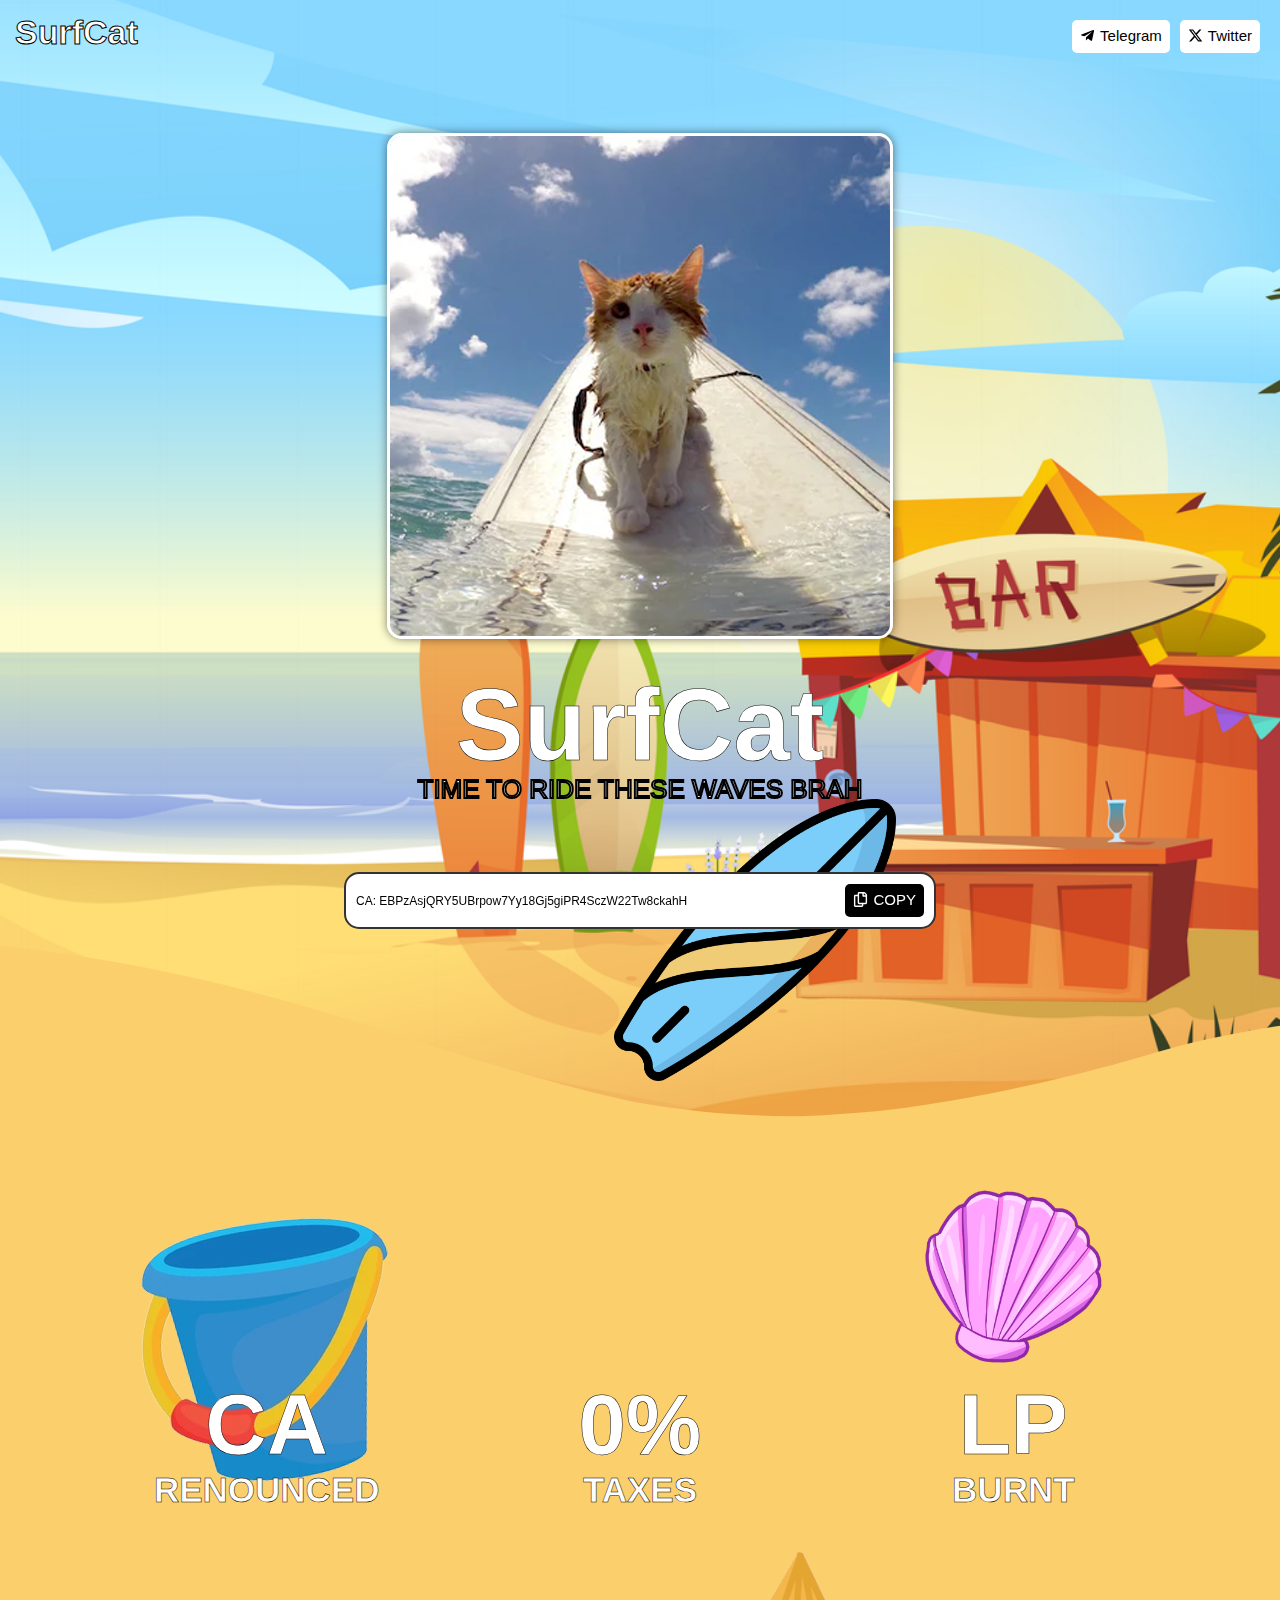
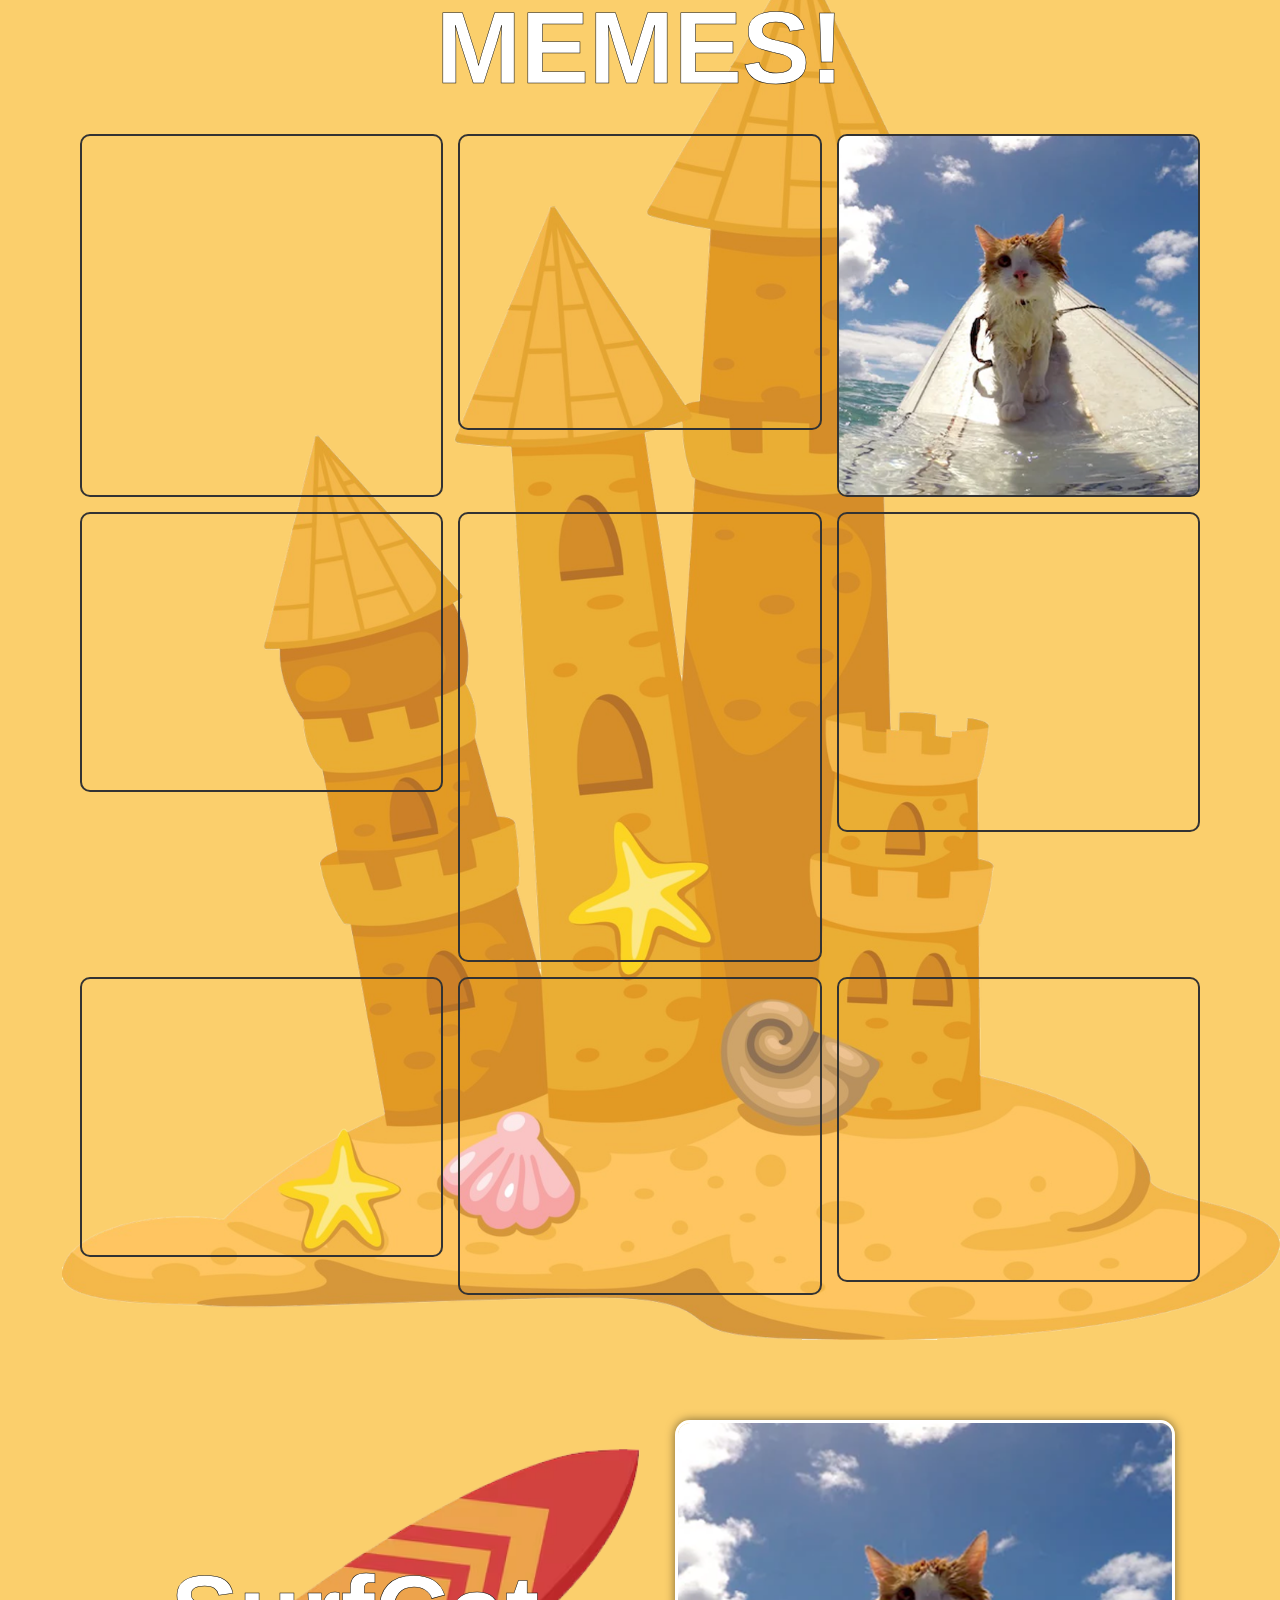
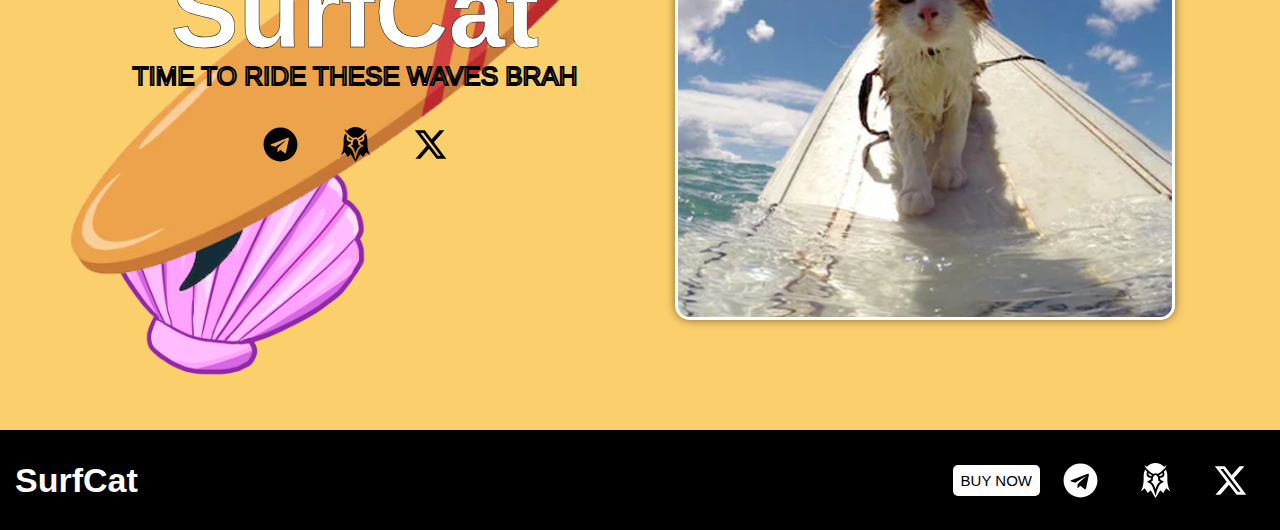
==== commit 9c782857: "Update index.htm" ====
--- a/index.htm
+++ b/index.htm
@@ -156,7 +156,7 @@
 			<div class="elementor-widget-wrap elementor-element-populated">
 						<div class="elementor-element elementor-element-fafe9d3 elementor-widget__width-auto elementor-widget elementor-widget-heading" data-id="fafe9d3" data-element_type="widget" data-widget_type="heading.default">
 				<div class="elementor-widget-container">
-			<h2 class="elementor-heading-title elementor-size-default">CA: soon</h2>		</div>
+			<h2 class="elementor-heading-title elementor-size-default">CA: EBPzAsjQRY5UBrpow7Yy18Gj5giPR4SczW22Tw8ckahH</h2>		</div>
 				</div>
 					</div>
 		</div>
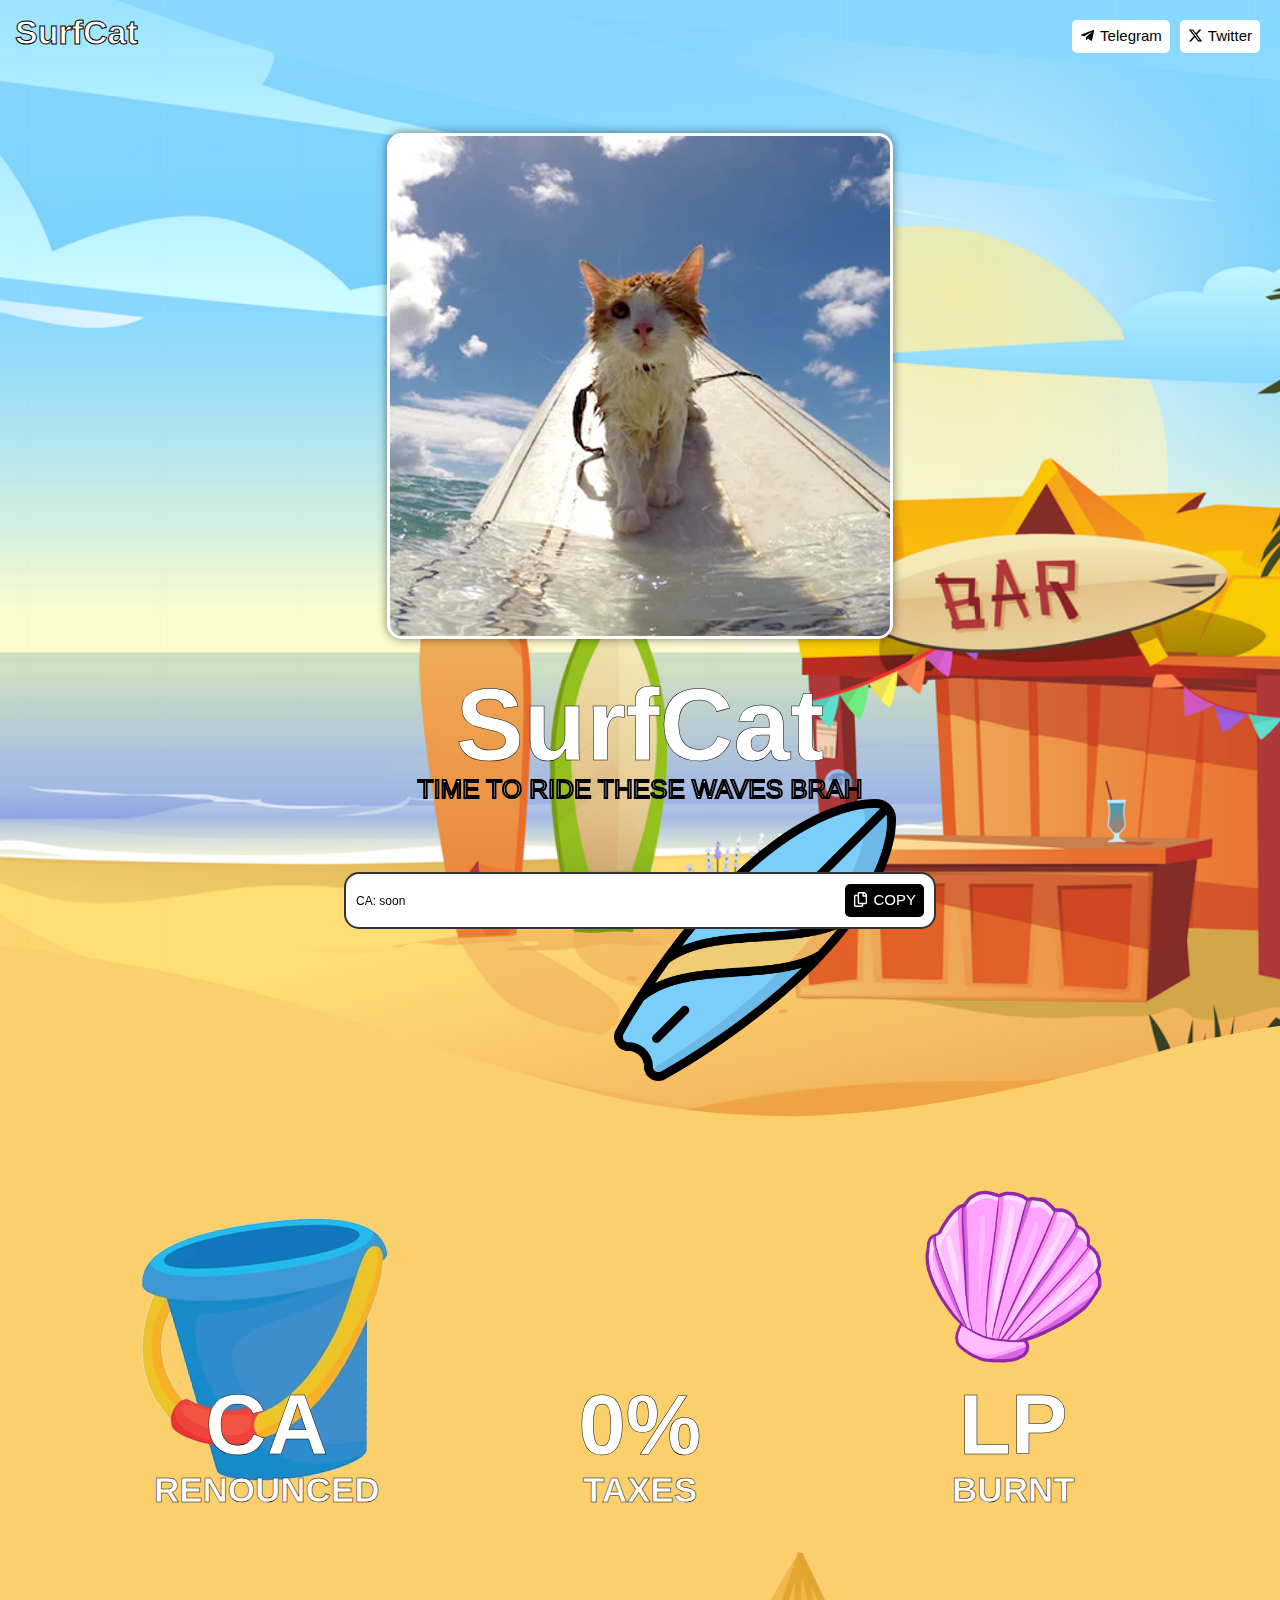
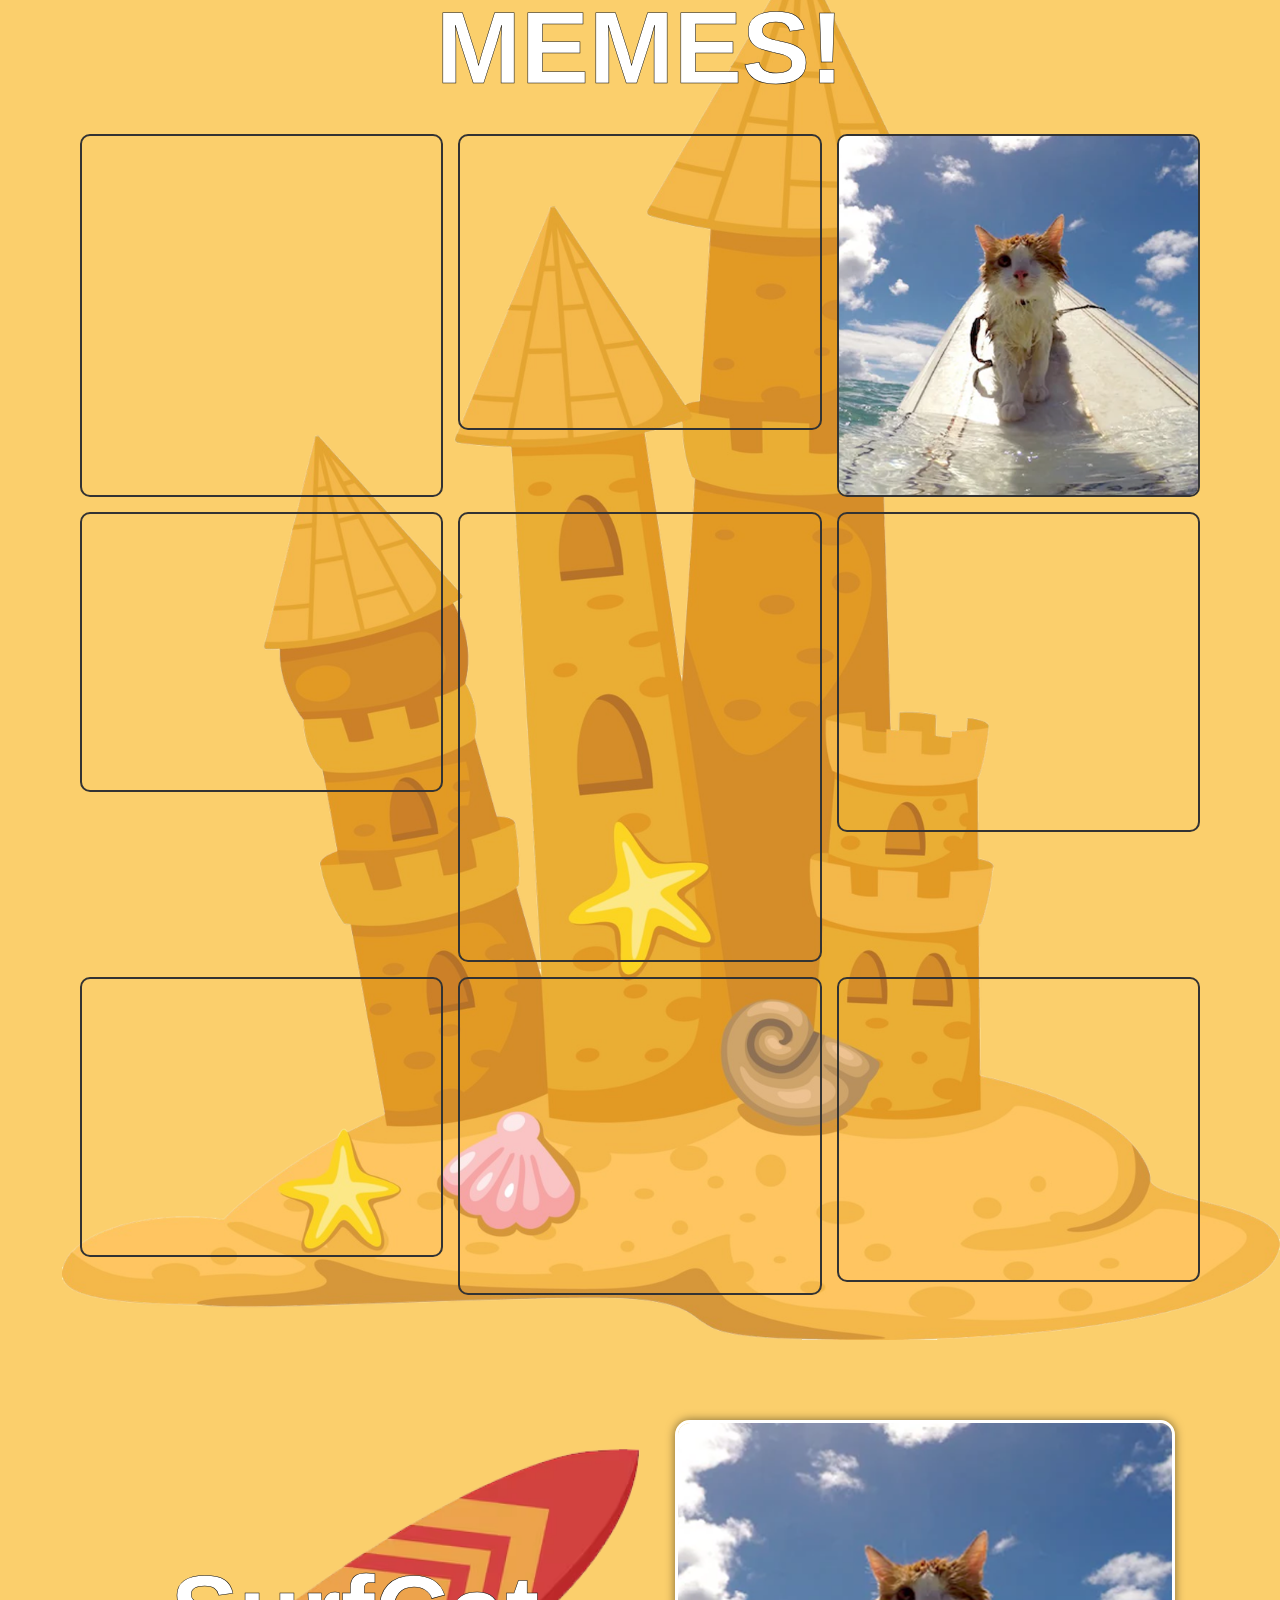
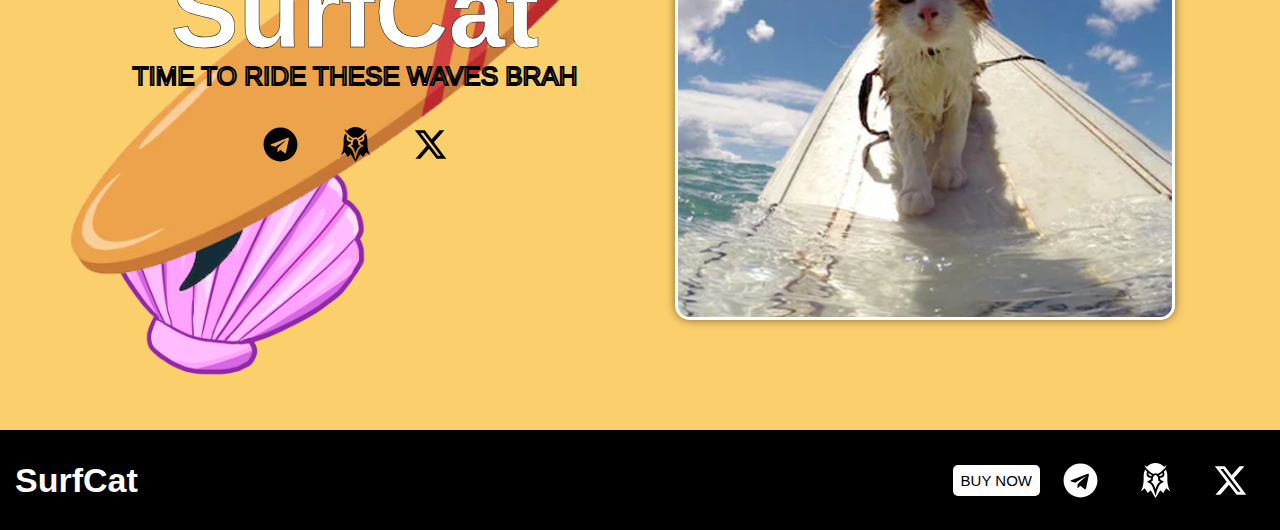
==== commit ce5cf99b: "Update index.htm" ====
--- a/index.htm
+++ b/index.htm
@@ -156,7 +156,7 @@
 			<div class="elementor-widget-wrap elementor-element-populated">
 						<div class="elementor-element elementor-element-fafe9d3 elementor-widget__width-auto elementor-widget elementor-widget-heading" data-id="fafe9d3" data-element_type="widget" data-widget_type="heading.default">
 				<div class="elementor-widget-container">
-			<h2 class="elementor-heading-title elementor-size-default">CA: EBPzAsjQRY5UBrpow7Yy18Gj5giPR4SczW22Tw8ckahH</h2>		</div>
+			<h2 class="elementor-heading-title elementor-size-default">CA: soon</h2>		</div>
 				</div>
 					</div>
 		</div>
@@ -327,7 +327,7 @@
 						<svg class="e-font-icon-svg e-fab-telegram" viewbox="0 0 496 512" xmlns="http://www.w3.org/2000/svg"><path d="M248 8C111 8 0 119 0 256s111 248 248 248 248-111 248-248S385 8 248 8zm121.8 169.9l-40.7 191.8c-3 13.6-11.1 16.9-22.4 10.5l-62-45.7-29.9 28.8c-3.3 3.3-6.1 6.1-12.5 6.1l4.4-63.1 114.9-103.8c5-4.4-1.1-6.9-7.7-2.5l-142 89.4-61.2-19.1c-13.3-4.2-13.6-13.3 2.8-19.7l239.1-92.2c11.1-4 20.8 2.7 17.2 19.5z"></path></svg>					</a>
 				</span>
 							<span class="elementor-grid-item">
-					<a class="elementor-icon elementor-social-icon elementor-social-icon- elementor-repeater-item-1e6e1a0" href="https://pump.fun/" target="_blank">
+					<a class="elementor-icon elementor-social-icon elementor-social-icon- elementor-repeater-item-1e6e1a0" href="https://dexscreener.com/solana/" target="_blank">
 						<span class="elementor-screen-only"></span>
 						<svg xmlns="http://www.w3.org/2000/svg" width="100%" height="100%" fill="#fff" fill-rule="evenodd" viewbox="0 0 252 300" class="chakra-icon custom-euf446"><path d="M151.818 106.866c9.177-4.576 20.854-11.312 32.545-20.541 2.465 5.119 2.735 9.586 1.465 13.193-.9 2.542-2.596 4.753-4.826 6.512-2.415 1.901-5.431 3.285-8.765 4.033-6.326 1.425-13.712.593-20.419-3.197m1.591 46.886l12.148 7.017c-24.804 13.902-31.547 39.716-39.557 64.859-8.009-25.143-14.753-50.957-39.556-64.859l12.148-7.017a5.95 5.95 0 003.84-5.845c-1.113-23.547 5.245-33.96 13.821-40.498 3.076-2.342 6.434-3.518 9.747-3.518s6.671 1.176 9.748 3.518c8.576 6.538 14.934 16.951 13.821 40.498a5.95 5.95 0 003.84 5.845zM126 0c14.042.377 28.119 3.103 40.336 8.406 8.46 3.677 16.354 8.534 23.502 14.342 3.228 2.622 5.886 5.155 8.814 8.071 7.897.273 19.438-8.5 24.796-16.709-9.221 30.23-51.299 65.929-80.43 79.589-.012-.005-.02-.012-.029-.018-5.228-3.992-11.108-5.988-16.989-5.988s-11.76 1.996-16.988 5.988c-.009.005-.017.014-.029.018-29.132-13.66-71.209-49.359-80.43-79.589 5.357 8.209 16.898 16.982 24.795 16.709 2.929-2.915 5.587-5.449 8.814-8.071C69.31 16.94 77.204 12.083 85.664 8.406 97.882 3.103 111.959.377 126 0m-25.818 106.866c-9.176-4.576-20.854-11.312-32.544-20.541-2.465 5.119-2.735 9.586-1.466 13.193.901 2.542 2.597 4.753 4.826 6.512 2.416 1.901 5.432 3.285 8.766 4.033 6.326 1.425 13.711.593 20.418-3.197"></path><path d="M197.167 75.016c6.436-6.495 12.107-13.684 16.667-20.099l2.316 4.359c7.456 14.917 11.33 29.774 11.33 46.494l-.016 26.532.14 13.754c.54 33.766 7.846 67.929 24.396 99.193l-34.627-27.922-24.501 39.759-25.74-24.231L126 299.604l-41.132-66.748-25.739 24.231-24.501-39.759L0 245.25c16.55-31.264 23.856-65.427 24.397-99.193l.14-13.754-.016-26.532c0-16.721 3.873-31.578 11.331-46.494l2.315-4.359c4.56 6.415 10.23 13.603 16.667 20.099l-2.01 4.175c-3.905 8.109-5.198 17.176-2.156 25.799 1.961 5.554 5.54 10.317 10.154 13.953 4.48 3.531 9.782 5.911 15.333 7.161 3.616.814 7.3 1.149 10.96 1.035-.854 4.841-1.227 9.862-1.251 14.978L53.2 160.984l25.206 14.129a41.926 41.926 0 015.734 3.869c20.781 18.658 33.275 73.855 41.861 100.816 8.587-26.961 21.08-82.158 41.862-100.816a41.865 41.865 0 015.734-3.869l25.206-14.129-32.665-18.866c-.024-5.116-.397-10.137-1.251-14.978 3.66.114 7.344-.221 10.96-1.035 5.551-1.25 10.854-3.63 15.333-7.161 4.613-3.636 8.193-8.399 10.153-13.953 3.043-8.623 1.749-17.689-2.155-25.799l-2.01-4.175z"></path></svg>					</a>
 				</span>
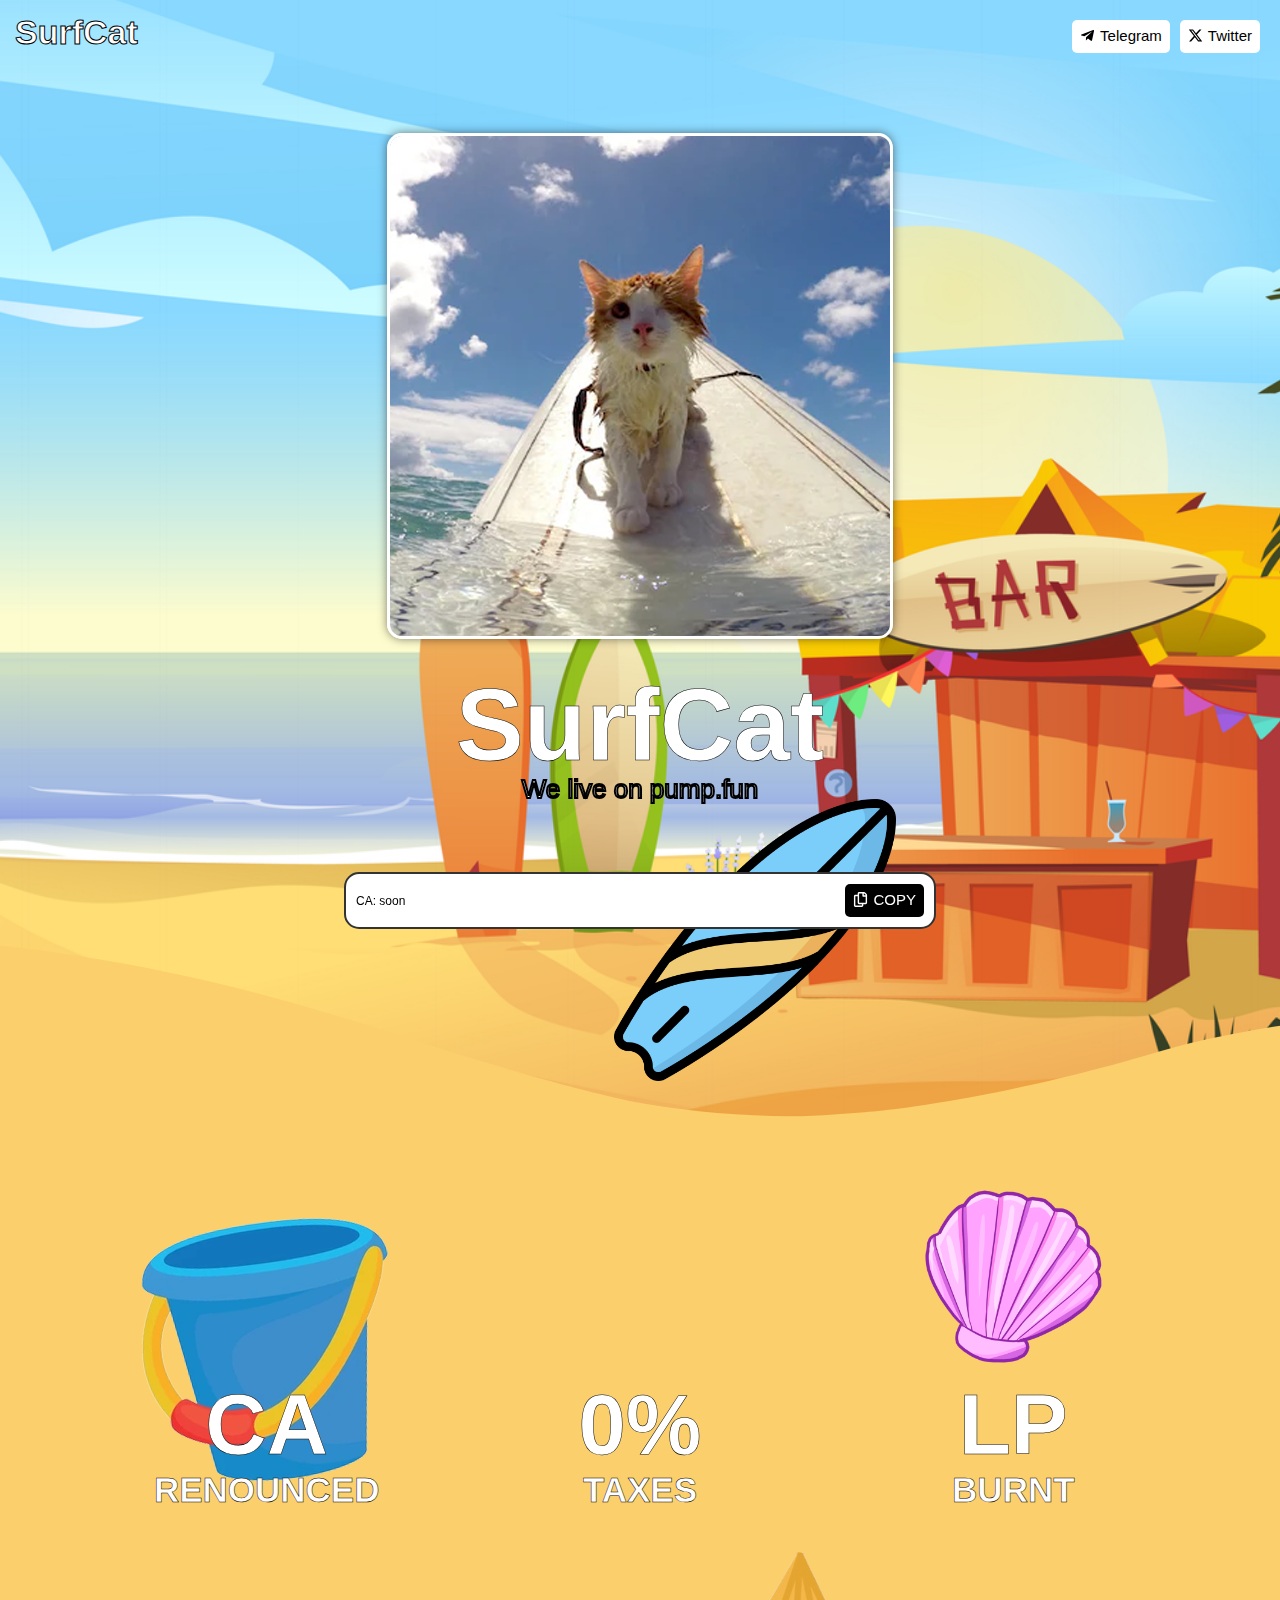
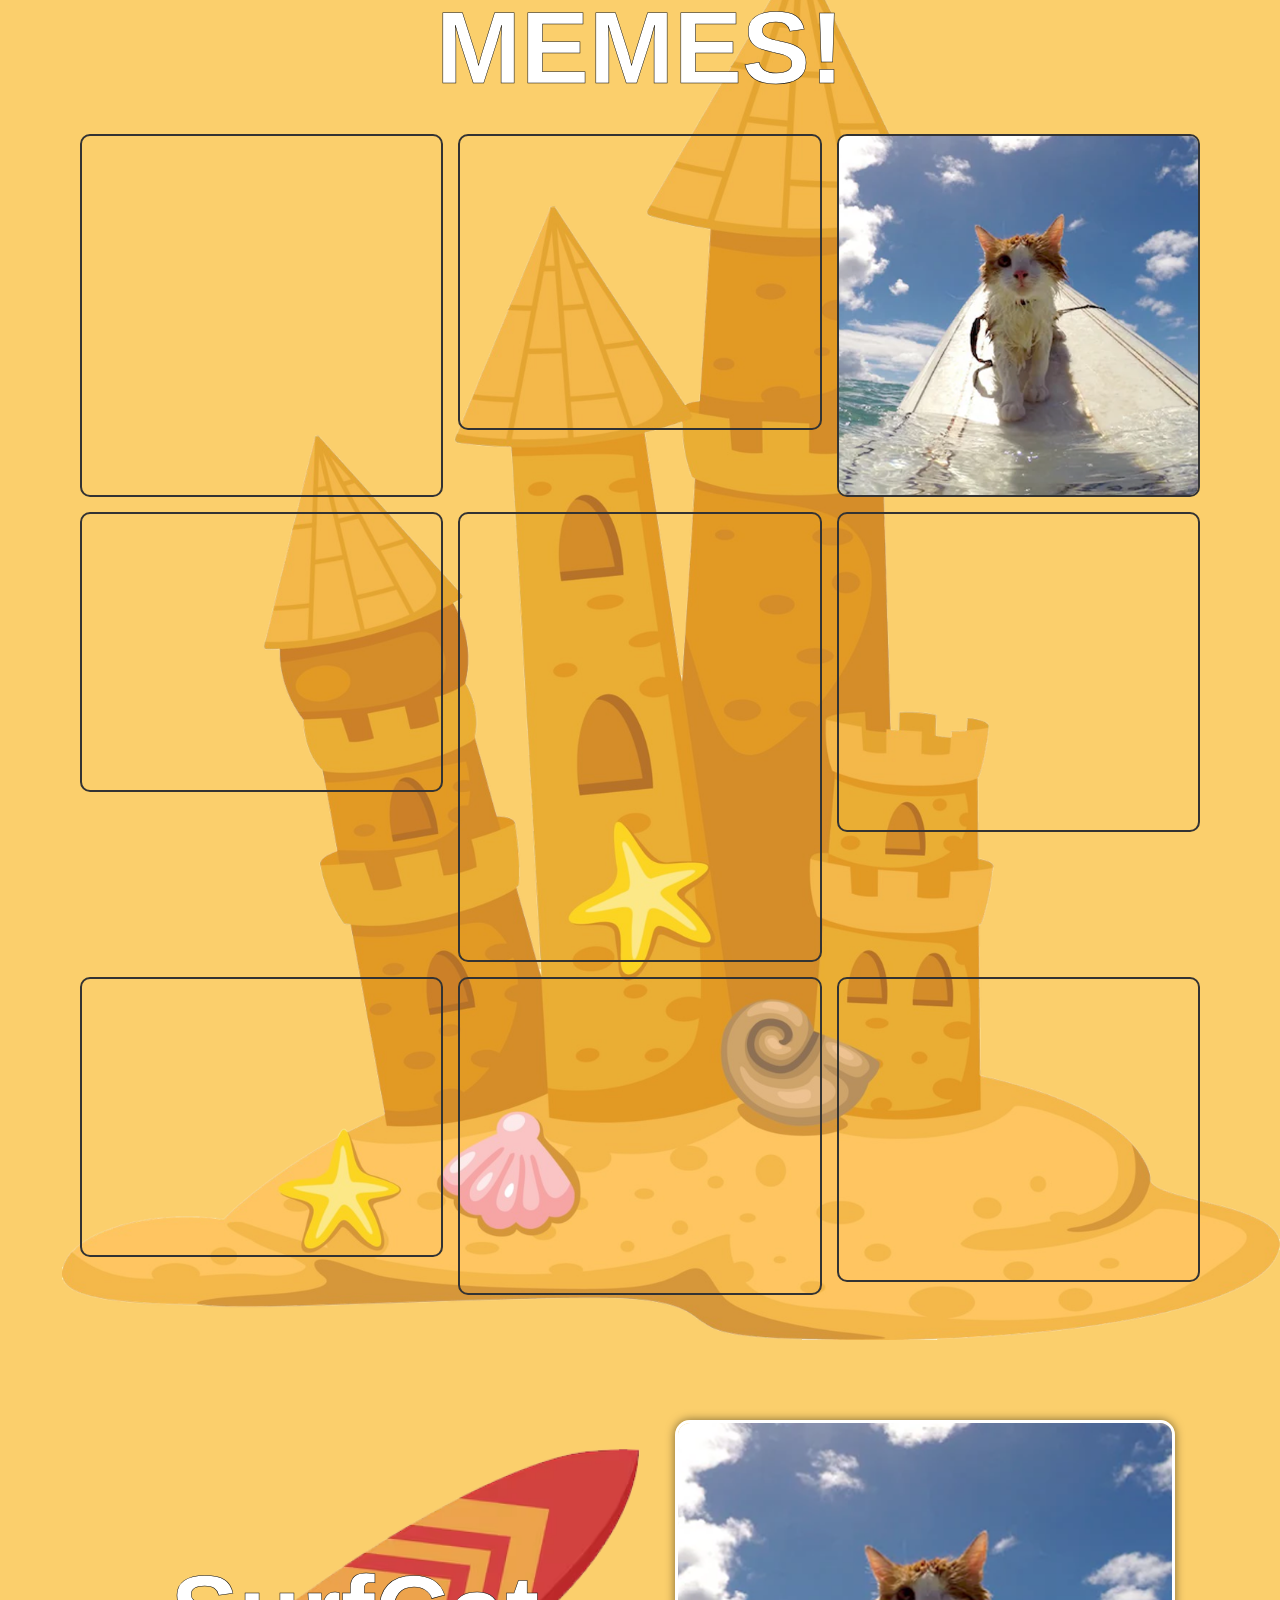
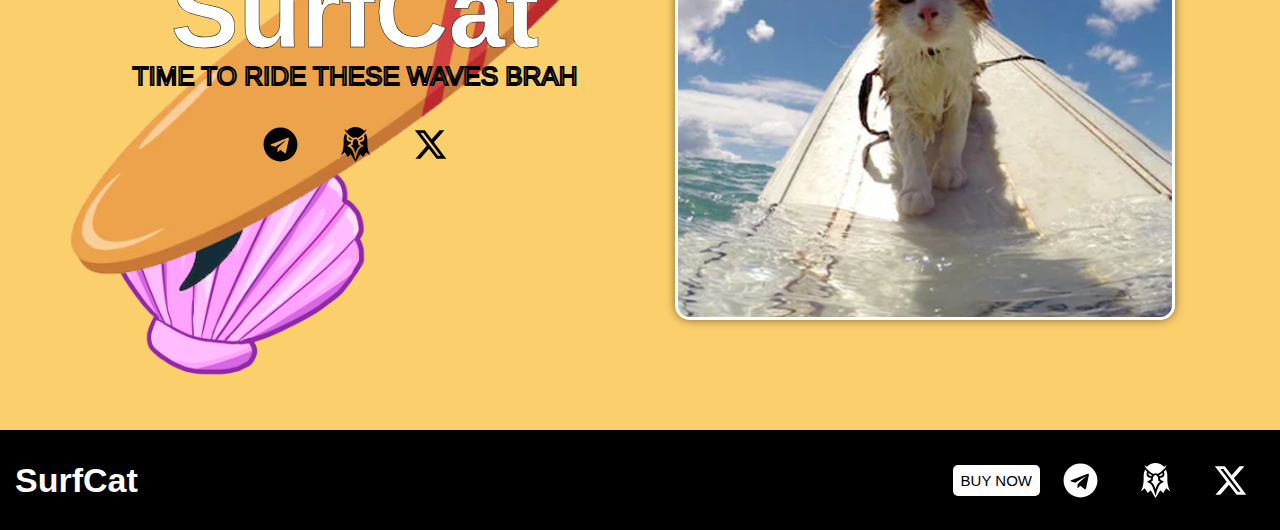
==== commit 743da5e7: "Update index.htm" ====
--- a/index.htm
+++ b/index.htm
@@ -91,7 +91,7 @@
 						<div class="elementor-element elementor-element-c90a40d elementor-widget__width-auto elementor-widget elementor-widget-button" data-id="c90a40d" data-element_type="widget" data-widget_type="button.default">
 				<div class="elementor-widget-container">
 					<div class="elementor-button-wrapper">
-			<a class="elementor-button elementor-button-link elementor-size-sm" href="https://t.me/surfcatsolana" target="_blank">
+			<a class="elementor-button elementor-button-link elementor-size-sm" href="https://t.me/scsurfcat" target="_blank">
 						<span class="elementor-button-content-wrapper">
 						<span class="elementor-button-icon">
 				<svg aria-hidden="true" class="e-font-icon-svg e-fab-telegram-plane" viewbox="0 0 448 512" xmlns="http://www.w3.org/2000/svg"><path d="M446.7 98.6l-67.6 318.8c-5.1 22.5-18.4 28.1-37.3 17.5l-103-75.9-49.7 47.8c-5.5 5.5-10.1 10.1-20.7 10.1l7.4-104.9 190.9-172.5c8.3-7.4-1.8-11.5-12.9-4.1L117.8 284 16.2 252.2c-22.1-6.9-22.5-22.1 4.6-32.7L418.2 66.4c18.4-6.9 34.5 4.1 28.5 32.2z"></path></svg>			</span>
@@ -104,7 +104,7 @@
 				<div class="elementor-element elementor-element-8ce98dd elementor-widget__width-auto elementor-widget elementor-widget-button" data-id="8ce98dd" data-element_type="widget" data-widget_type="button.default">
 				<div class="elementor-widget-container">
 					<div class="elementor-button-wrapper">
-			<a class="elementor-button elementor-button-link elementor-size-sm" href="https://x.com/sol_surfcat" target="_blank">
+			<a class="elementor-button elementor-button-link elementor-size-sm" href="https://x.com/surfcatok" target="_blank">
 						<span class="elementor-button-content-wrapper">
 						<span class="elementor-button-icon">
 				<svg aria-hidden="true" class="e-font-icon-svg e-fab-x-twitter" viewbox="0 0 512 512" xmlns="http://www.w3.org/2000/svg"><path d="M389.2 48h70.6L305.6 224.2 487 464H345L233.7 318.6 106.5 464H35.8L200.7 275.5 26.8 48H172.4L272.9 180.9 389.2 48zM364.4 421.8h39.1L151.1 88h-42L364.4 421.8z"></path></svg>			</span>
@@ -144,7 +144,7 @@
 				</div>
 				<div class="elementor-element elementor-element-2f04b03 elementor-widget__width-inherit elementor-widget elementor-widget-heading" data-id="2f04b03" data-element_type="widget" data-widget_type="heading.default">
 				<div class="elementor-widget-container">
-			<h2 class="elementor-heading-title elementor-size-default">TIME TO RIDE THESE WAVES BRAH</h2>		</div>
+			<h2 class="elementor-heading-title elementor-size-default">We live on pump.fun</h2>		</div>
 				</div>
 				<section class="elementor-section elementor-inner-section elementor-element elementor-element-1de5025 elementor-section-boxed elementor-section-height-default elementor-section-height-default" data-id="1de5025" data-element_type="section">
 						<div class="elementor-container elementor-column-gap-no">
@@ -322,7 +322,7 @@
 			<style>/*! elementor - v3.22.0 - 26-06-2024 */
 .elementor-widget-social-icons.elementor-grid-0 .elementor-widget-container,.elementor-widget-social-icons.elementor-grid-mobile-0 .elementor-widget-container,.elementor-widget-social-icons.elementor-grid-tablet-0 .elementor-widget-container{line-height:1;font-size:0}.elementor-widget-social-icons:not(.elementor-grid-0):not(.elementor-grid-tablet-0):not(.elementor-grid-mobile-0) .elementor-grid{display:inline-grid}.elementor-widget-social-icons .elementor-grid{grid-column-gap:var(--grid-column-gap,5px);grid-row-gap:var(--grid-row-gap,5px);grid-template-columns:var(--grid-template-columns);justify-content:var(--justify-content,center);justify-items:var(--justify-content,center)}.elementor-icon.elementor-social-icon{font-size:var(--icon-size,25px);line-height:var(--icon-size,25px);width:calc(var(--icon-size, 25px) + 2 * var(--icon-padding, .5em));height:calc(var(--icon-size, 25px) + 2 * var(--icon-padding, .5em))}.elementor-social-icon{--e-social-icon-icon-color:#fff;display:inline-flex;background-color:#69727d;align-items:center;justify-content:center;text-align:center;cursor:pointer}.elementor-social-icon i{color:var(--e-social-icon-icon-color)}.elementor-social-icon svg{fill:var(--e-social-icon-icon-color)}.elementor-social-icon:last-child{margin:0}.elementor-social-icon:hover{opacity:.9;color:#fff}.elementor-social-icon-android{background-color:#a4c639}.elementor-social-icon-apple{background-color:#999}.elementor-social-icon-behance{background-color:#1769ff}.elementor-social-icon-bitbucket{background-color:#205081}.elementor-social-icon-codepen{background-color:#000}.elementor-social-icon-delicious{background-color:#39f}.elementor-social-icon-deviantart{background-color:#05cc47}.elementor-social-icon-digg{background-color:#005be2}.elementor-social-icon-dribbble{background-color:#ea4c89}.elementor-social-icon-elementor{background-color:#d30c5c}.elementor-social-icon-envelope{background-color:#ea4335}.elementor-social-icon-facebook,.elementor-social-icon-facebook-f{background-color:#3b5998}.elementor-social-icon-flickr{background-color:#0063dc}.elementor-social-icon-foursquare{background-color:#2d5be3}.elementor-social-icon-free-code-camp,.elementor-social-icon-freecodecamp{background-color:#006400}.elementor-social-icon-github{background-color:#333}.elementor-social-icon-gitlab{background-color:#e24329}.elementor-social-icon-globe{background-color:#69727d}.elementor-social-icon-google-plus,.elementor-social-icon-google-plus-g{background-color:#dd4b39}.elementor-social-icon-houzz{background-color:#7ac142}.elementor-social-icon-instagram{background-color:#262626}.elementor-social-icon-jsfiddle{background-color:#487aa2}.elementor-social-icon-link{background-color:#818a91}.elementor-social-icon-linkedin,.elementor-social-icon-linkedin-in{background-color:#0077b5}.elementor-social-icon-medium{background-color:#00ab6b}.elementor-social-icon-meetup{background-color:#ec1c40}.elementor-social-icon-mixcloud{background-color:#273a4b}.elementor-social-icon-odnoklassniki{background-color:#f4731c}.elementor-social-icon-pinterest{background-color:#bd081c}.elementor-social-icon-product-hunt{background-color:#da552f}.elementor-social-icon-reddit{background-color:#ff4500}.elementor-social-icon-rss{background-color:#f26522}.elementor-social-icon-shopping-cart{background-color:#4caf50}.elementor-social-icon-skype{background-color:#00aff0}.elementor-social-icon-slideshare{background-color:#0077b5}.elementor-social-icon-snapchat{background-color:#fffc00}.elementor-social-icon-soundcloud{background-color:#f80}.elementor-social-icon-spotify{background-color:#2ebd59}.elementor-social-icon-stack-overflow{background-color:#fe7a15}.elementor-social-icon-steam{background-color:#00adee}.elementor-social-icon-stumbleupon{background-color:#eb4924}.elementor-social-icon-telegram{background-color:#2ca5e0}.elementor-social-icon-threads{background-color:#000}.elementor-social-icon-thumb-tack{background-color:#1aa1d8}.elementor-social-icon-tripadvisor{background-color:#589442}.elementor-social-icon-tumblr{background-color:#35465c}.elementor-social-icon-twitch{background-color:#6441a5}.elementor-social-icon-twitter{background-color:#1da1f2}.elementor-social-icon-viber{background-color:#665cac}.elementor-social-icon-vimeo{background-color:#1ab7ea}.elementor-social-icon-vk{background-color:#45668e}.elementor-social-icon-weibo{background-color:#dd2430}.elementor-social-icon-weixin{background-color:#31a918}.elementor-social-icon-whatsapp{background-color:#25d366}.elementor-social-icon-wordpress{background-color:#21759b}.elementor-social-icon-x-twitter{background-color:#000}.elementor-social-icon-xing{background-color:#026466}.elementor-social-icon-yelp{background-color:#af0606}.elementor-social-icon-youtube{background-color:#cd201f}.elementor-social-icon-500px{background-color:#0099e5}.elementor-shape-rounded .elementor-icon.elementor-social-icon{border-radius:10%}.elementor-shape-circle .elementor-icon.elementor-social-icon{border-radius:50%}</style>		<div class="elementor-social-icons-wrapper elementor-grid">
 							<span class="elementor-grid-item">
-					<a class="elementor-icon elementor-social-icon elementor-social-icon-telegram elementor-repeater-item-e34f209" href="https://t.me/surfcatsolana" target="_blank">
+					<a class="elementor-icon elementor-social-icon elementor-social-icon-telegram elementor-repeater-item-e34f209" href="https://t.me/scsurfcat" target="_blank">
 						<span class="elementor-screen-only">Telegram</span>
 						<svg class="e-font-icon-svg e-fab-telegram" viewbox="0 0 496 512" xmlns="http://www.w3.org/2000/svg"><path d="M248 8C111 8 0 119 0 256s111 248 248 248 248-111 248-248S385 8 248 8zm121.8 169.9l-40.7 191.8c-3 13.6-11.1 16.9-22.4 10.5l-62-45.7-29.9 28.8c-3.3 3.3-6.1 6.1-12.5 6.1l4.4-63.1 114.9-103.8c5-4.4-1.1-6.9-7.7-2.5l-142 89.4-61.2-19.1c-13.3-4.2-13.6-13.3 2.8-19.7l239.1-92.2c11.1-4 20.8 2.7 17.2 19.5z"></path></svg>					</a>
 				</span>
@@ -332,7 +332,7 @@
 						<svg xmlns="http://www.w3.org/2000/svg" width="100%" height="100%" fill="#fff" fill-rule="evenodd" viewbox="0 0 252 300" class="chakra-icon custom-euf446"><path d="M151.818 106.866c9.177-4.576 20.854-11.312 32.545-20.541 2.465 5.119 2.735 9.586 1.465 13.193-.9 2.542-2.596 4.753-4.826 6.512-2.415 1.901-5.431 3.285-8.765 4.033-6.326 1.425-13.712.593-20.419-3.197m1.591 46.886l12.148 7.017c-24.804 13.902-31.547 39.716-39.557 64.859-8.009-25.143-14.753-50.957-39.556-64.859l12.148-7.017a5.95 5.95 0 003.84-5.845c-1.113-23.547 5.245-33.96 13.821-40.498 3.076-2.342 6.434-3.518 9.747-3.518s6.671 1.176 9.748 3.518c8.576 6.538 14.934 16.951 13.821 40.498a5.95 5.95 0 003.84 5.845zM126 0c14.042.377 28.119 3.103 40.336 8.406 8.46 3.677 16.354 8.534 23.502 14.342 3.228 2.622 5.886 5.155 8.814 8.071 7.897.273 19.438-8.5 24.796-16.709-9.221 30.23-51.299 65.929-80.43 79.589-.012-.005-.02-.012-.029-.018-5.228-3.992-11.108-5.988-16.989-5.988s-11.76 1.996-16.988 5.988c-.009.005-.017.014-.029.018-29.132-13.66-71.209-49.359-80.43-79.589 5.357 8.209 16.898 16.982 24.795 16.709 2.929-2.915 5.587-5.449 8.814-8.071C69.31 16.94 77.204 12.083 85.664 8.406 97.882 3.103 111.959.377 126 0m-25.818 106.866c-9.176-4.576-20.854-11.312-32.544-20.541-2.465 5.119-2.735 9.586-1.466 13.193.901 2.542 2.597 4.753 4.826 6.512 2.416 1.901 5.432 3.285 8.766 4.033 6.326 1.425 13.711.593 20.418-3.197"></path><path d="M197.167 75.016c6.436-6.495 12.107-13.684 16.667-20.099l2.316 4.359c7.456 14.917 11.33 29.774 11.33 46.494l-.016 26.532.14 13.754c.54 33.766 7.846 67.929 24.396 99.193l-34.627-27.922-24.501 39.759-25.74-24.231L126 299.604l-41.132-66.748-25.739 24.231-24.501-39.759L0 245.25c16.55-31.264 23.856-65.427 24.397-99.193l.14-13.754-.016-26.532c0-16.721 3.873-31.578 11.331-46.494l2.315-4.359c4.56 6.415 10.23 13.603 16.667 20.099l-2.01 4.175c-3.905 8.109-5.198 17.176-2.156 25.799 1.961 5.554 5.54 10.317 10.154 13.953 4.48 3.531 9.782 5.911 15.333 7.161 3.616.814 7.3 1.149 10.96 1.035-.854 4.841-1.227 9.862-1.251 14.978L53.2 160.984l25.206 14.129a41.926 41.926 0 015.734 3.869c20.781 18.658 33.275 73.855 41.861 100.816 8.587-26.961 21.08-82.158 41.862-100.816a41.865 41.865 0 015.734-3.869l25.206-14.129-32.665-18.866c-.024-5.116-.397-10.137-1.251-14.978 3.66.114 7.344-.221 10.96-1.035 5.551-1.25 10.854-3.63 15.333-7.161 4.613-3.636 8.193-8.399 10.153-13.953 3.043-8.623 1.749-17.689-2.155-25.799l-2.01-4.175z"></path></svg>					</a>
 				</span>
 							<span class="elementor-grid-item">
-					<a class="elementor-icon elementor-social-icon elementor-social-icon-x-twitter elementor-repeater-item-6598d63" href="https://x.com/sol_surfcat" target="_blank">
+					<a class="elementor-icon elementor-social-icon elementor-social-icon-x-twitter elementor-repeater-item-6598d63" href="https://x.com/surfcatok" target="_blank">
 						<span class="elementor-screen-only">X-twitter</span>
 						<svg class="e-font-icon-svg e-fab-x-twitter" viewbox="0 0 512 512" xmlns="http://www.w3.org/2000/svg"><path d="M389.2 48h70.6L305.6 224.2 487 464H345L233.7 318.6 106.5 464H35.8L200.7 275.5 26.8 48H172.4L272.9 180.9 389.2 48zM364.4 421.8h39.1L151.1 88h-42L364.4 421.8z"></path></svg>					</a>
 				</span>
@@ -378,17 +378,17 @@
 				<div class="elementor-widget-container">
 					<div class="elementor-social-icons-wrapper elementor-grid">
 							<span class="elementor-grid-item">
-					<a class="elementor-icon elementor-social-icon elementor-social-icon-telegram elementor-repeater-item-e34f209" href="https://t.me/surfcatsolana" target="_blank">
+					<a class="elementor-icon elementor-social-icon elementor-social-icon-telegram elementor-repeater-item-e34f209" href="https://t.me/scsurfcat" target="_blank">
 						<span class="elementor-screen-only">Telegram</span>
 						<svg class="e-font-icon-svg e-fab-telegram" viewbox="0 0 496 512" xmlns="http://www.w3.org/2000/svg"><path d="M248 8C111 8 0 119 0 256s111 248 248 248 248-111 248-248S385 8 248 8zm121.8 169.9l-40.7 191.8c-3 13.6-11.1 16.9-22.4 10.5l-62-45.7-29.9 28.8c-3.3 3.3-6.1 6.1-12.5 6.1l4.4-63.1 114.9-103.8c5-4.4-1.1-6.9-7.7-2.5l-142 89.4-61.2-19.1c-13.3-4.2-13.6-13.3 2.8-19.7l239.1-92.2c11.1-4 20.8 2.7 17.2 19.5z"></path></svg>					</a>
 				</span>
 							<span class="elementor-grid-item">
-					<a class="elementor-icon elementor-social-icon elementor-social-icon- elementor-repeater-item-1e6e1a0" href="https://pump.fun/" target="_blank">
+					<a class="elementor-icon elementor-social-icon elementor-social-icon- elementor-repeater-item-1e6e1a0" href="https://dexscreener.com/solana/" target="_blank">
 						<span class="elementor-screen-only"></span>
 						<svg xmlns="http://www.w3.org/2000/svg" width="100%" height="100%" fill="#fff" fill-rule="evenodd" viewbox="0 0 252 300" class="chakra-icon custom-euf446"><path d="M151.818 106.866c9.177-4.576 20.854-11.312 32.545-20.541 2.465 5.119 2.735 9.586 1.465 13.193-.9 2.542-2.596 4.753-4.826 6.512-2.415 1.901-5.431 3.285-8.765 4.033-6.326 1.425-13.712.593-20.419-3.197m1.591 46.886l12.148 7.017c-24.804 13.902-31.547 39.716-39.557 64.859-8.009-25.143-14.753-50.957-39.556-64.859l12.148-7.017a5.95 5.95 0 003.84-5.845c-1.113-23.547 5.245-33.96 13.821-40.498 3.076-2.342 6.434-3.518 9.747-3.518s6.671 1.176 9.748 3.518c8.576 6.538 14.934 16.951 13.821 40.498a5.95 5.95 0 003.84 5.845zM126 0c14.042.377 28.119 3.103 40.336 8.406 8.46 3.677 16.354 8.534 23.502 14.342 3.228 2.622 5.886 5.155 8.814 8.071 7.897.273 19.438-8.5 24.796-16.709-9.221 30.23-51.299 65.929-80.43 79.589-.012-.005-.02-.012-.029-.018-5.228-3.992-11.108-5.988-16.989-5.988s-11.76 1.996-16.988 5.988c-.009.005-.017.014-.029.018-29.132-13.66-71.209-49.359-80.43-79.589 5.357 8.209 16.898 16.982 24.795 16.709 2.929-2.915 5.587-5.449 8.814-8.071C69.31 16.94 77.204 12.083 85.664 8.406 97.882 3.103 111.959.377 126 0m-25.818 106.866c-9.176-4.576-20.854-11.312-32.544-20.541-2.465 5.119-2.735 9.586-1.466 13.193.901 2.542 2.597 4.753 4.826 6.512 2.416 1.901 5.432 3.285 8.766 4.033 6.326 1.425 13.711.593 20.418-3.197"></path><path d="M197.167 75.016c6.436-6.495 12.107-13.684 16.667-20.099l2.316 4.359c7.456 14.917 11.33 29.774 11.33 46.494l-.016 26.532.14 13.754c.54 33.766 7.846 67.929 24.396 99.193l-34.627-27.922-24.501 39.759-25.74-24.231L126 299.604l-41.132-66.748-25.739 24.231-24.501-39.759L0 245.25c16.55-31.264 23.856-65.427 24.397-99.193l.14-13.754-.016-26.532c0-16.721 3.873-31.578 11.331-46.494l2.315-4.359c4.56 6.415 10.23 13.603 16.667 20.099l-2.01 4.175c-3.905 8.109-5.198 17.176-2.156 25.799 1.961 5.554 5.54 10.317 10.154 13.953 4.48 3.531 9.782 5.911 15.333 7.161 3.616.814 7.3 1.149 10.96 1.035-.854 4.841-1.227 9.862-1.251 14.978L53.2 160.984l25.206 14.129a41.926 41.926 0 015.734 3.869c20.781 18.658 33.275 73.855 41.861 100.816 8.587-26.961 21.08-82.158 41.862-100.816a41.865 41.865 0 015.734-3.869l25.206-14.129-32.665-18.866c-.024-5.116-.397-10.137-1.251-14.978 3.66.114 7.344-.221 10.96-1.035 5.551-1.25 10.854-3.63 15.333-7.161 4.613-3.636 8.193-8.399 10.153-13.953 3.043-8.623 1.749-17.689-2.155-25.799l-2.01-4.175z"></path></svg>					</a>
 				</span>
 							<span class="elementor-grid-item">
-					<a class="elementor-icon elementor-social-icon elementor-social-icon-x-twitter elementor-repeater-item-6598d63" href="https://x.com/sol_surfcat" target="_blank">
+					<a class="elementor-icon elementor-social-icon elementor-social-icon-x-twitter elementor-repeater-item-6598d63" href="https://x.com/surfcatok" target="_blank">
 						<span class="elementor-screen-only">X-twitter</span>
 						<svg class="e-font-icon-svg e-fab-x-twitter" viewbox="0 0 512 512" xmlns="http://www.w3.org/2000/svg"><path d="M389.2 48h70.6L305.6 224.2 487 464H345L233.7 318.6 106.5 464H35.8L200.7 275.5 26.8 48H172.4L272.9 180.9 389.2 48zM364.4 421.8h39.1L151.1 88h-42L364.4 421.8z"></path></svg>					</a>
 				</span>
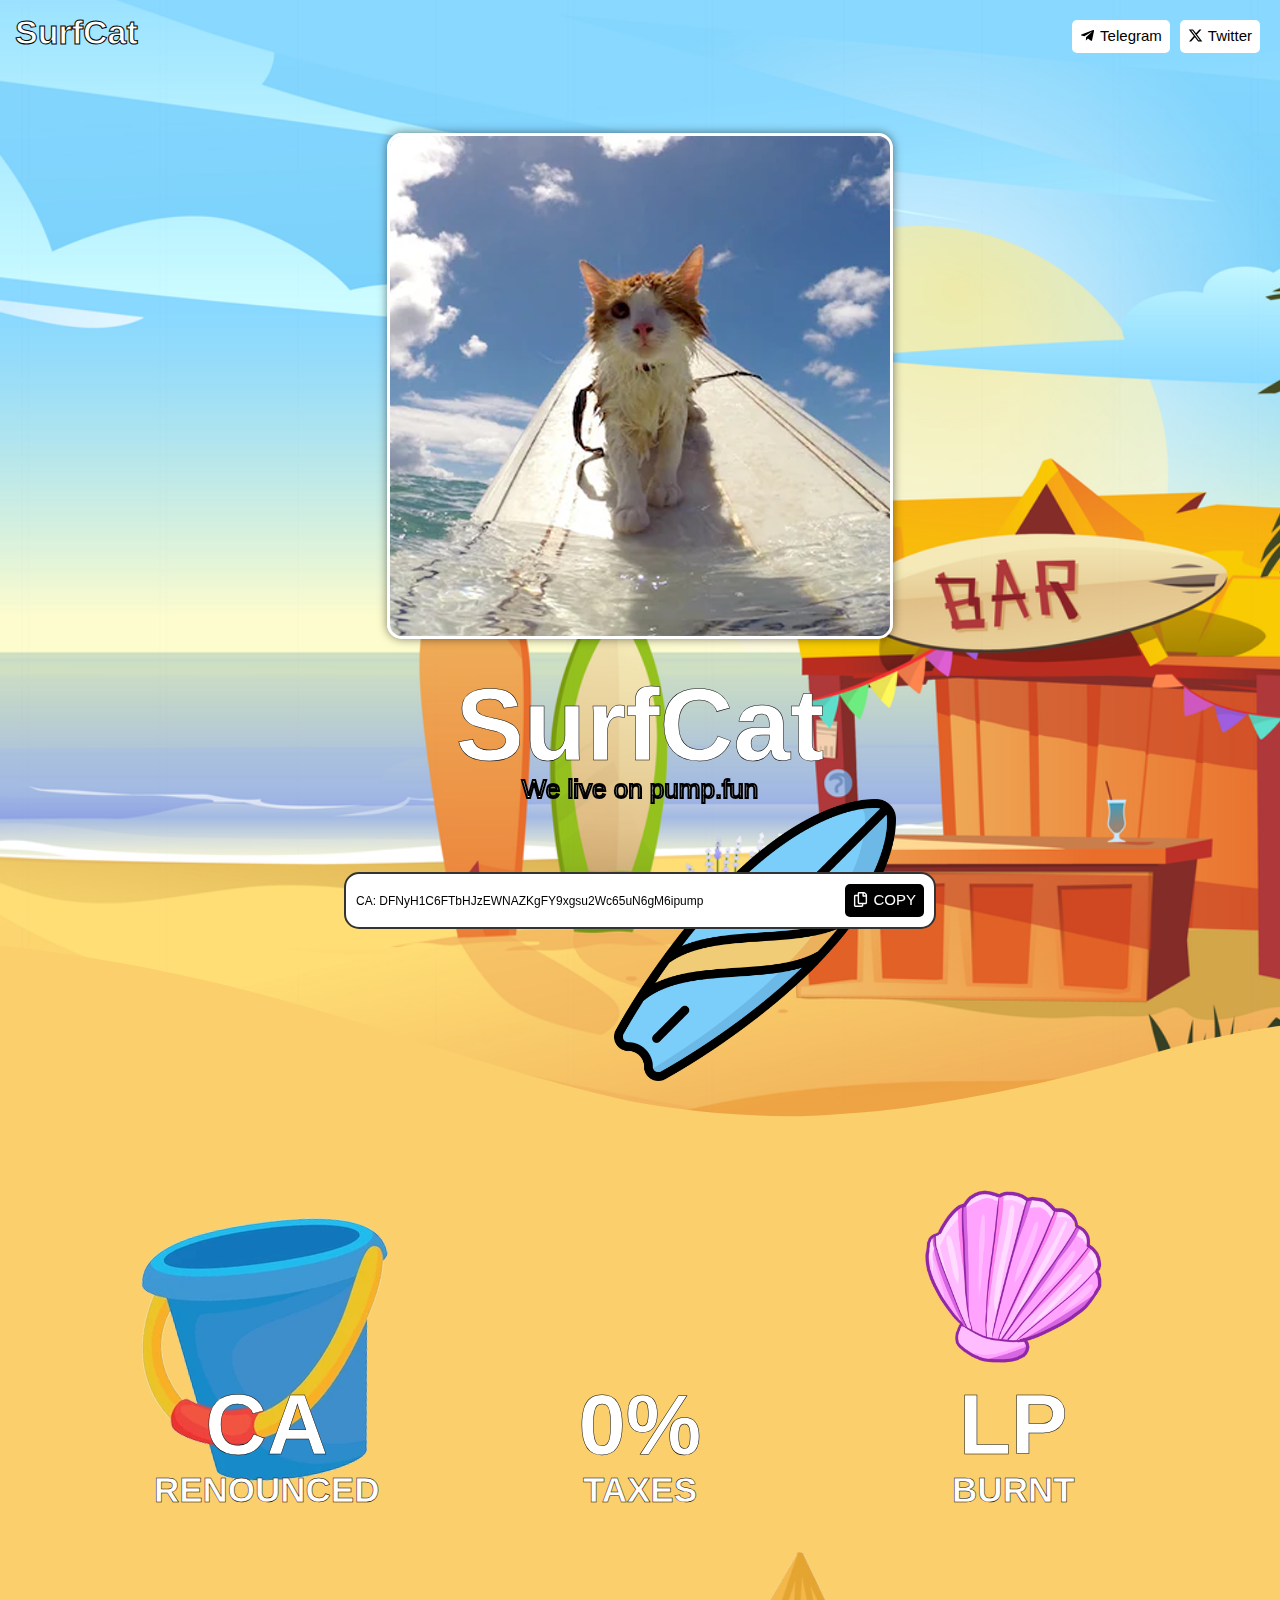
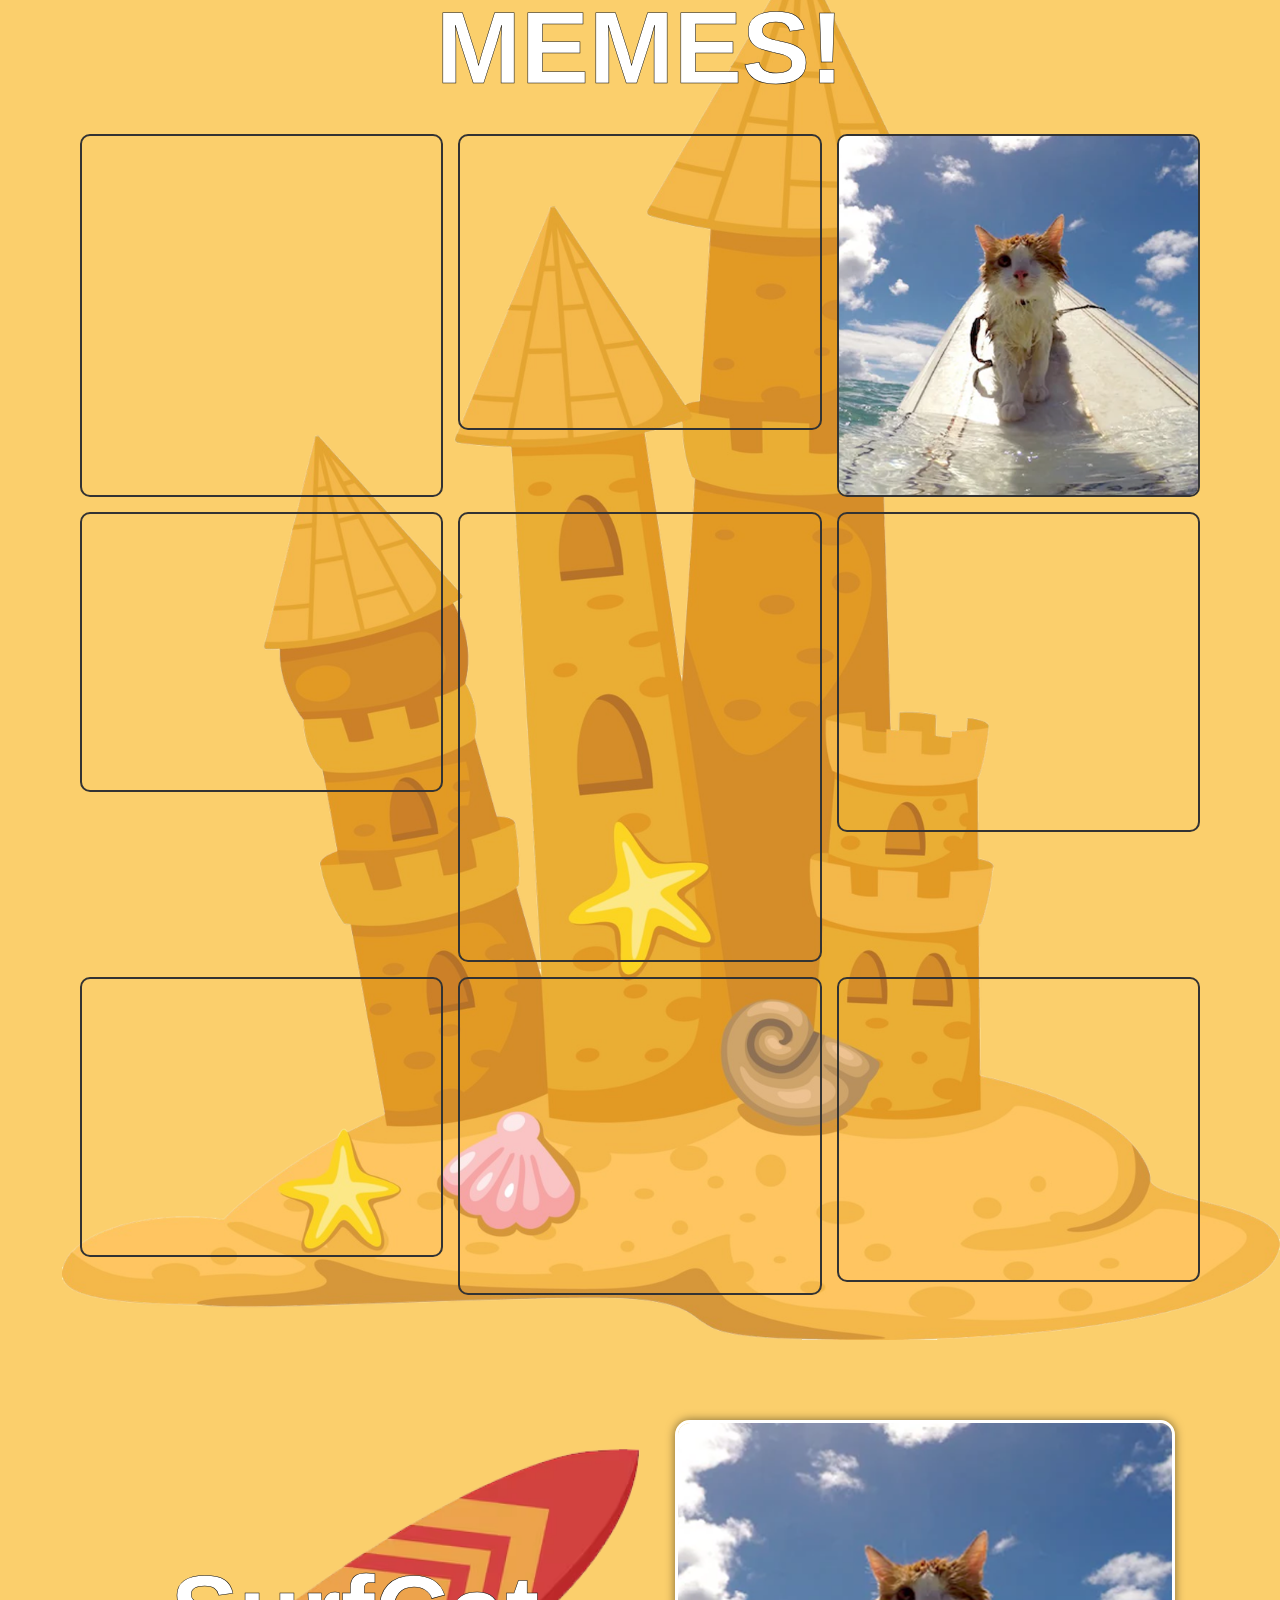
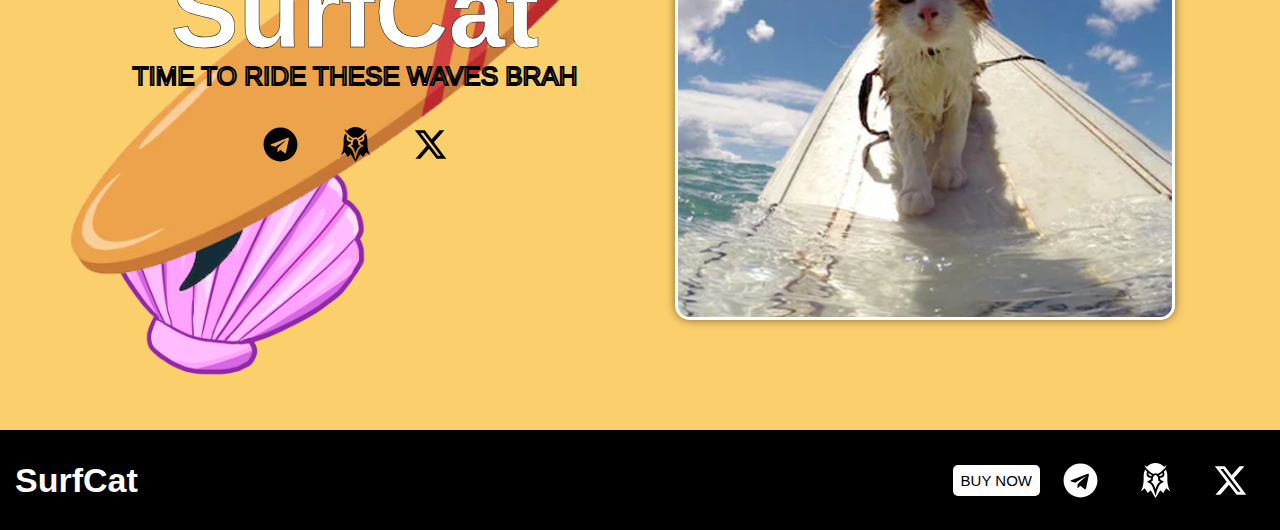
==== commit e78fadb6: "Update index.htm" ====
--- a/index.htm
+++ b/index.htm
@@ -156,7 +156,7 @@
 			<div class="elementor-widget-wrap elementor-element-populated">
 						<div class="elementor-element elementor-element-fafe9d3 elementor-widget__width-auto elementor-widget elementor-widget-heading" data-id="fafe9d3" data-element_type="widget" data-widget_type="heading.default">
 				<div class="elementor-widget-container">
-			<h2 class="elementor-heading-title elementor-size-default">CA: soon</h2>		</div>
+			<h2 class="elementor-heading-title elementor-size-default">CA: DFNyH1C6FTbHJzEWNAZKgFY9xgsu2Wc65uN6gM6ipump</h2>		</div>
 				</div>
 					</div>
 		</div>
